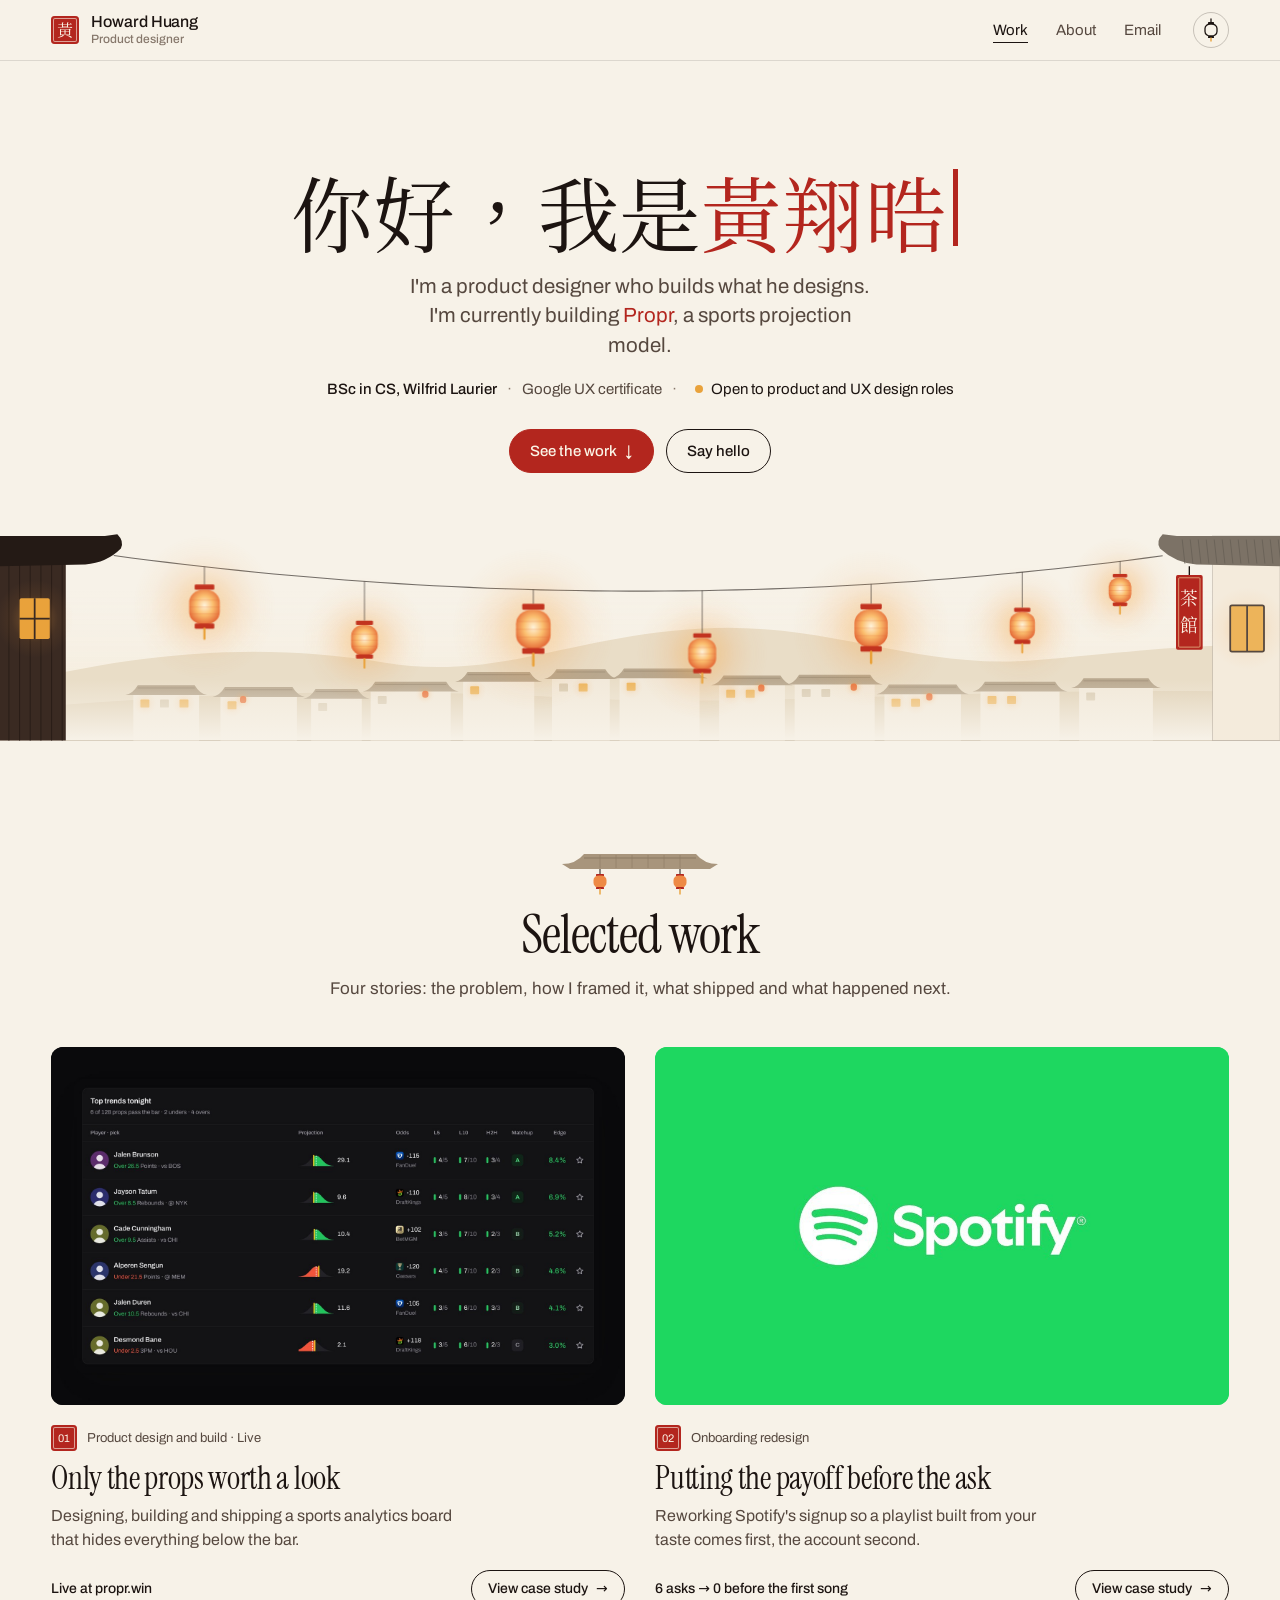
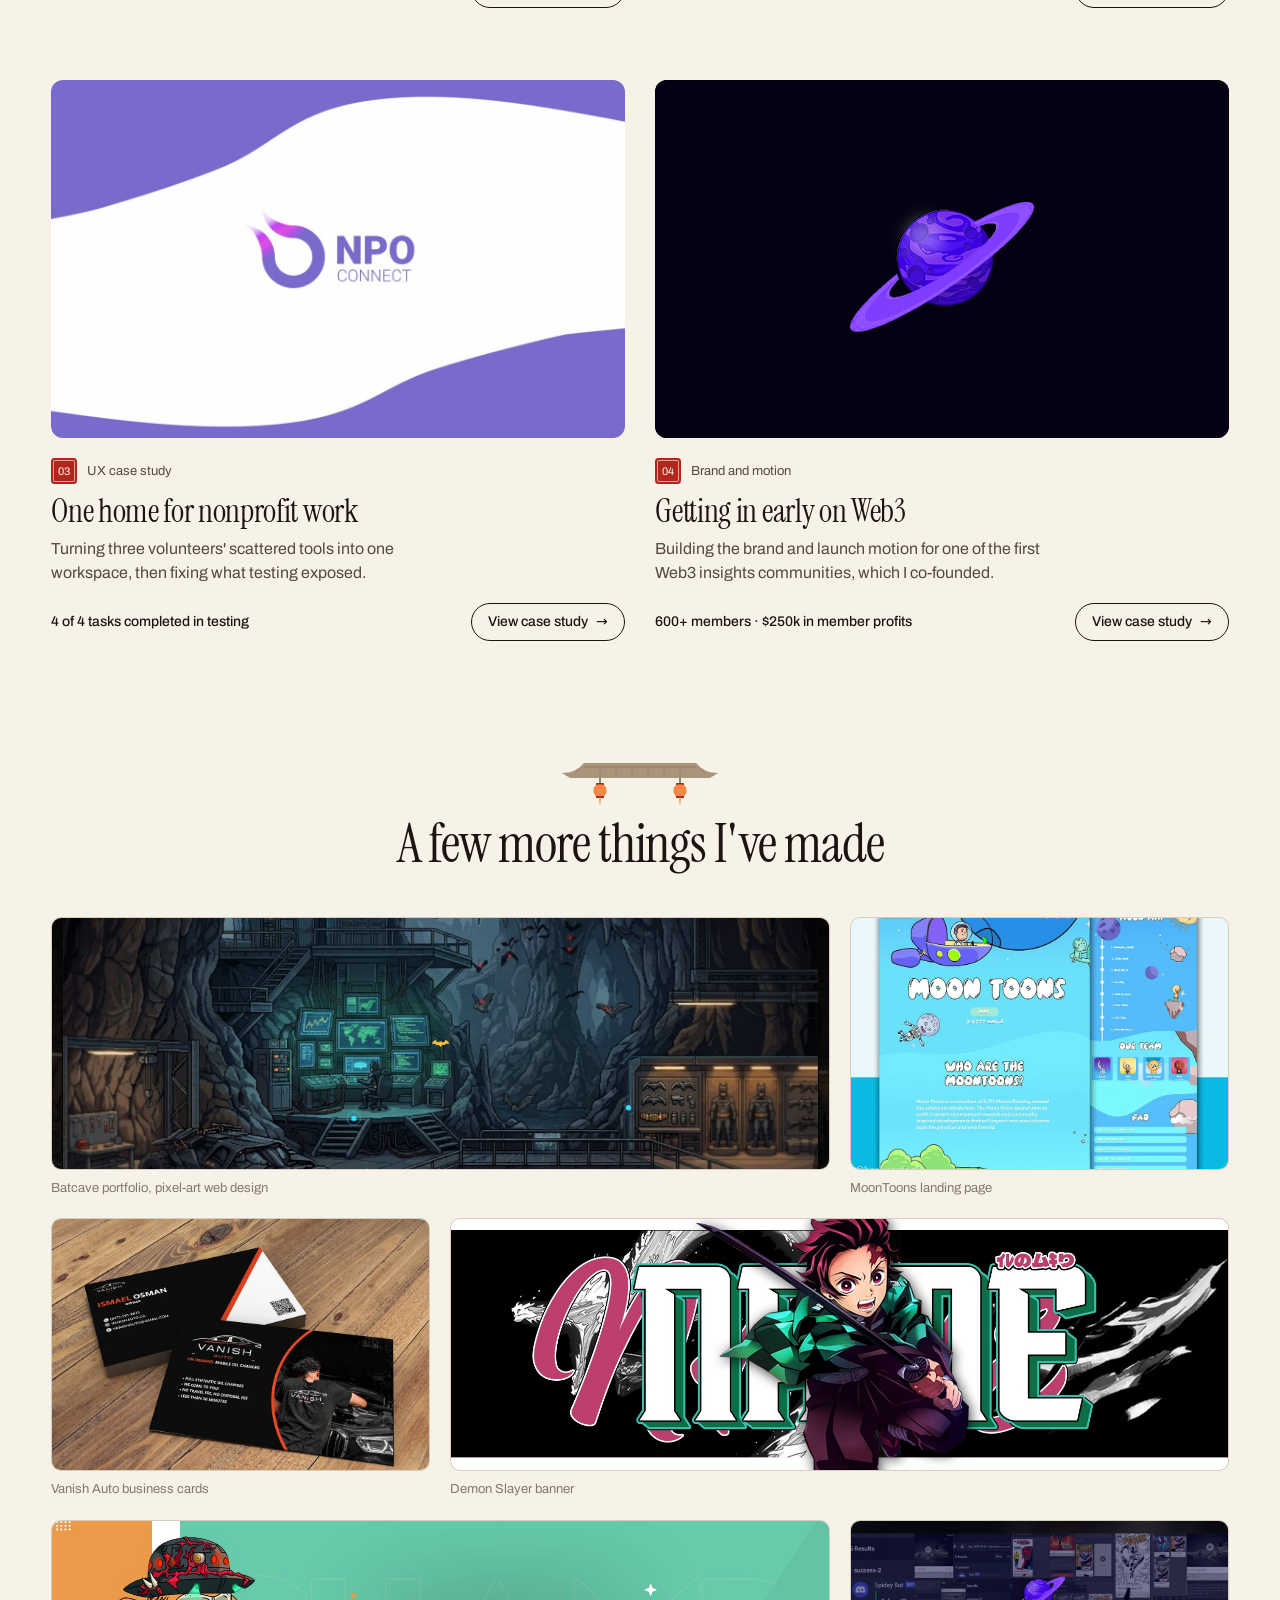
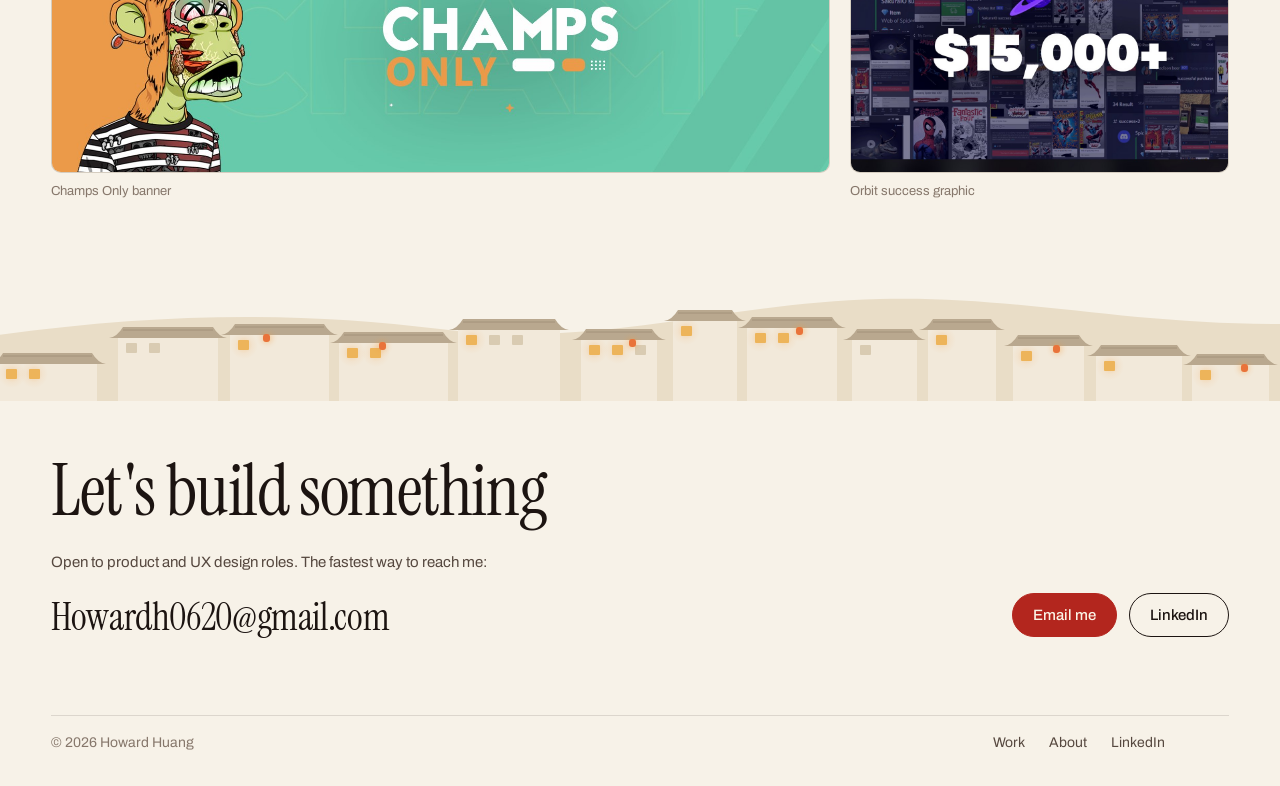
==== index.html @ 2d67e223 "Portfolio: Jiufen editorial redesign Co-Authored-By: Claude Opus 5.5 <noreply@anthropic.com> Claude-" ====
<!DOCTYPE html>
<html lang="en">
<head>
<meta charset="UTF-8">
<meta name="viewport" content="width=device-width, initial-scale=1.0, viewport-fit=cover">
<title>Howard Huang — Product designer</title>
<meta name="description" content="Howard Huang is a product designer who builds what he designs. Case studies: Propr, Spotify signup, NPO Connect and Orbit.">
<meta name="theme-color" content="#F7F2E8">
<script>try{var t=localStorage.getItem('theme');if(t==='night'||(!t&&matchMedia('(prefers-color-scheme: dark)').matches))document.documentElement.setAttribute('data-theme','night')}catch(e){}</script>
<meta property="og:type" content="website">
<meta property="og:site_name" content="Howard Huang">
<meta property="og:title" content="Howard Huang — Product designer">
<meta property="og:description" content="Howard Huang is a product designer who builds what he designs. Case studies: Propr, Spotify signup, NPO Connect and Orbit.">
<meta property="og:url" content="https://hhuang.ca/">
<meta property="og:image" content="https://hhuang.ca/assets/ui/og-paper.jpg">
<meta property="og:image:width" content="1200">
<meta property="og:image:height" content="630">
<meta property="og:image:alt" content="Howard Huang, product designer">
<meta name="twitter:card" content="summary_large_image">
<meta name="twitter:image" content="https://hhuang.ca/assets/ui/og-paper.jpg">
<link rel="icon" type="image/png" sizes="32x32" href="assets/ui/hh-32.png">
<link rel="apple-touch-icon" sizes="180x180" href="assets/ui/hh-180.png">
<link rel="preload" href="assets/fonts/instrument-serif-latin-400-normal.woff2" as="font" type="font/woff2" crossorigin>
<link rel="stylesheet" href="assets/paper.css">
</head>
<body>
<a class="skip" href="#main">Skip to content</a>
<header class="top"><div class="wrap">
  <a class="me" href="index.html"><span class="seal" lang="zh-Hant">黃</span><span class="me-t"><b>Howard Huang</b><small>Product designer</small></span></a>
  <nav aria-label="Main"><a href="index.html#work" aria-current="page">Work</a><a href="about.html">About</a><a href="mailto:Howardh0620@gmail.com">Email</a><button type="button" class="theme-t" aria-label="Switch to night mode" title="Night in Jiufen"><svg class="i-moon" viewBox="0 0 24 24" fill="none" stroke="currentColor" stroke-width="1.5" stroke-linecap="round" stroke-linejoin="round" aria-hidden="true"><path d="M20 14.5A8 8 0 0 1 9.5 4a8 8 0 1 0 10.5 10.5z"/></svg><svg class="i-lan" viewBox="0 0 16 22" aria-hidden="true"><circle class="glow" cx="8" cy="11" r="9" fill="rgba(242,178,74,.35)"/><line x1="8" y1="0" x2="8" y2="3" stroke="currentColor" stroke-width="1.3" stroke-linecap="round"/><rect x="5" y="3" width="6" height="2" rx=".6" fill="currentColor"/><rect class="body" x="2" y="5" width="12" height="12" rx="5.5" ry="4.5" stroke-width="1.3"/><rect x="5" y="17" width="6" height="2" rx=".6" fill="currentColor"/><line x1="8" y1="19" x2="8" y2="22" stroke="#E9A23B" stroke-width="1.4" stroke-linecap="round"/></svg><svg class="i-sun" viewBox="0 0 24 24" fill="none" stroke="currentColor" stroke-width="1.5" stroke-linecap="round" aria-hidden="true"><circle cx="12" cy="12" r="4"/><path d="M12 2v2M12 20v2M4.9 4.9l1.4 1.4M17.7 17.7l1.4 1.4M2 12h2M20 12h2M4.9 19.1l1.4-1.4M17.7 6.3l1.4-1.4"/></svg></button></nav>
</div></header>
<main id="main">
  <section class="hello wrap" aria-label="Introduction">
    <h1 aria-label="Hi, I'm Howard (你好，我是黃翔晧)"><span class="tw greet" aria-hidden="true"><span class="tw-t" lang="zh-Hant">你好</span></span><span class="tw mid" aria-hidden="true"><span class="tw-t" lang="zh-Hant">，我是</span></span><span class="tw nm hl" aria-hidden="true"><span class="tw-t" lang="zh-Hant">黃翔晧</span><span class="caret"></span></span><span class="stamp" lang="zh-Hant" aria-hidden="true">黃翔晧</span></h1>
    <p class="intro">I'm a product designer who builds what he designs. I'm currently building <a href="propr.html">Propr</a>, a sports projection model.</p>
    <p class="intro-2"><span><b>BSc in CS, Wilfrid Laurier</b></span><span>Google UX certificate</span><span class="open"><i></i>Open to product and UX design roles</span></p>
    <div class="hello-actions"><a class="pill solid" href="#work">See the work <i>&darr;</i></a><a class="pill" href="mailto:Howardh0620@gmail.com">Say hello</a></div>
  </section>

  <div class="street"><svg class="lanterns scene" viewBox="0 0 1440 230" preserveAspectRatio="xMidYMin slice" aria-hidden="true" focusable="false"><defs>
 <radialGradient id="lg" cx="50%" cy="45%" r="62%"><stop offset="0" stop-color="#FFF3DA"/><stop offset=".45" stop-color="#FBBE6E"/><stop offset="1" stop-color="#E0592C"/></radialGradient>
 <radialGradient id="glow" cx="50%" cy="50%" r="50%"><stop offset="0" stop-color="#FFC978" stop-opacity=".55"/><stop offset=".25" stop-color="#F5A94A" stop-opacity=".32"/><stop offset=".5" stop-color="#F29A3E" stop-opacity=".14"/><stop offset=".75" stop-color="#F29A3E" stop-opacity=".04"/><stop offset="1" stop-color="#F29A3E" stop-opacity="0"/></radialGradient>
 <radialGradient id="wglow" cx="50%" cy="50%" r="50%"><stop offset="0" stop-color="#FFC978" stop-opacity=".45"/><stop offset=".3" stop-color="#F5A94A" stop-opacity=".22"/><stop offset=".6" stop-color="#F29A3E" stop-opacity=".07"/><stop offset="1" stop-color="#F29A3E" stop-opacity="0"/></radialGradient>
 <linearGradient id="sky" x1="0" y1="0" x2="0" y2="1"><stop offset="0" style="stop-color:var(--sky-top,#F7F2E8);stop-opacity:var(--sky-top-o,0)"/><stop offset="1" style="stop-color:var(--sky-bot,#F3E3C6);stop-opacity:.7"/></linearGradient>
 <linearGradient id="fade" x1="0" y1="0" x2="0" y2="1"><stop offset=".7" style="stop-color:var(--paper,#F7F2E8);stop-opacity:0"/><stop offset="1" style="stop-color:var(--paper,#F7F2E8)"/></linearGradient>
</defs><rect x="0" y="60" width="1440" height="170" fill="url(#sky)"/><circle class="star" cx="390" cy="82" r="1.2" fill="#FBF4E6" style="--d:3.66s"/><circle class="star" cx="687" cy="85" r="0.8" fill="#FBF4E6" style="--d:3.64s"/><circle class="star" cx="681" cy="82" r="1" fill="#FBF4E6" style="--d:3.98s"/><circle class="star" cx="683" cy="106" r="1.5" fill="#FBF4E6" style="--d:1.59s"/><circle class="star" cx="1175" cy="55" r="1" fill="#FBF4E6" style="--d:3.47s"/><circle class="star" cx="749" cy="98" r="0.8" fill="#FBF4E6" style="--d:0.64s"/><circle class="star" cx="1296" cy="40" r="0.8" fill="#FBF4E6" style="--d:3.29s"/><circle class="star" cx="429" cy="86" r="1.5" fill="#FBF4E6" style="--d:2.86s"/><circle class="star" cx="1251" cy="69" r="1.5" fill="#FBF4E6" style="--d:3.86s"/><circle class="star" cx="259" cy="67" r="0.8" fill="#FBF4E6" style="--d:0.54s"/><circle class="star" cx="363" cy="117" r="1.5" fill="#FBF4E6" style="--d:3.12s"/><circle class="star" cx="1168" cy="71" r="1.5" fill="#FBF4E6" style="--d:2.30s"/><circle class="star" cx="763" cy="70" r="1" fill="#FBF4E6" style="--d:3.62s"/><circle class="star" cx="949" cy="114" r="1.2" fill="#FBF4E6" style="--d:3.96s"/><circle class="star" cx="936" cy="50" r="1.2" fill="#FBF4E6" style="--d:3.86s"/><circle class="star" cx="1230" cy="84" r="1" fill="#FBF4E6" style="--d:2.53s"/><circle class="star" cx="1335" cy="58" r="0.8" fill="#FBF4E6" style="--d:0.25s"/><circle class="star" cx="1166" cy="119" r="0.8" fill="#FBF4E6" style="--d:1.38s"/><circle class="star" cx="174" cy="111" r="0.8" fill="#FBF4E6" style="--d:1.18s"/><circle class="star" cx="1059" cy="109" r="0.8" fill="#FBF4E6" style="--d:2.42s"/><circle class="star" cx="1050" cy="68" r="1.2" fill="#FBF4E6" style="--d:2.20s"/><circle class="star" cx="1252" cy="59" r="1" fill="#FBF4E6" style="--d:3.99s"/><circle class="star" cx="480" cy="42" r="0.8" fill="#FBF4E6" style="--d:3.80s"/><circle class="star" cx="1314" cy="60" r="1.2" fill="#FBF4E6" style="--d:0.62s"/><circle class="star" cx="143" cy="109" r="1.2" fill="#FBF4E6" style="--d:1.44s"/><circle class="star" cx="264" cy="108" r="1.5" fill="#FBF4E6" style="--d:1.84s"/><circle class="star" cx="745" cy="90" r="0.8" fill="#FBF4E6" style="--d:2.48s"/><circle class="star" cx="1275" cy="79" r="1.5" fill="#FBF4E6" style="--d:2.54s"/><circle class="star" cx="992" cy="115" r="1.5" fill="#FBF4E6" style="--d:3.91s"/><circle class="star" cx="747" cy="82" r="0.8" fill="#FBF4E6" style="--d:3.15s"/><circle class="star" cx="1334" cy="62" r="1.5" fill="#FBF4E6" style="--d:2.46s"/><circle class="star" cx="887" cy="41" r="1.2" fill="#FBF4E6" style="--d:1.87s"/><circle class="star" cx="946" cy="66" r="1.2" fill="#FBF4E6" style="--d:2.95s"/><circle class="star" cx="118" cy="41" r="0.8" fill="#FBF4E6" style="--d:3.85s"/><circle class="star" cx="406" cy="74" r="1.2" fill="#FBF4E6" style="--d:0.71s"/><circle class="star" cx="323" cy="100" r="1.2" fill="#FBF4E6" style="--d:1.20s"/><circle class="star" cx="565" cy="101" r="0.8" fill="#FBF4E6" style="--d:3.89s"/><circle class="star" cx="952" cy="47" r="1" fill="#FBF4E6" style="--d:2.61s"/><circle class="star" cx="429" cy="64" r="1.5" fill="#FBF4E6" style="--d:2.60s"/><circle class="star" cx="212" cy="86" r="1.2" fill="#FBF4E6" style="--d:2.70s"/><path d="M0,170 C160,128 300,120 430,142 C560,164 640,112 790,104 C930,96 1030,150 1160,140 C1280,130 1360,118 1440,126 L1440,230 L0,230 Z" fill="#E9DDC7" class="mtn1"/><path d="M0,196 C220,176 420,170 640,182 C860,194 1100,168 1440,176 L1440,230 L0,230 Z" fill="#E1D2B8" class="mtn2"/><rect class="wall" x="150" y="178" width="74" height="52" fill="#F2E9DA"/><circle class="wglow" cx="163" cy="189" r="13" fill="url(#wglow)" style="--d:0.00s"/><rect class="win" x="158" y="184" width="10" height="9" rx="1" fill="#EDB45A" style="--d:0.00s"/><rect class="dim" x="180" y="184" width="10" height="9" rx="1" fill="#D9CBB2"/><circle class="wglow" cx="207" cy="189" r="13" fill="url(#wglow)" style="--d:2.74s"/><rect class="win" x="202" y="184" width="10" height="9" rx="1" fill="#EDB45A" style="--d:2.74s"/><path d="M141,179 Q149,178 155,168 L219,168 Q225,178 233,179 Z" fill="#B9A88F" class="roof"/><line x1="155" y1="171" x2="219" y2="171" stroke="#A3927A" class="ridge"/><rect class="wall" x="248" y="180" width="86" height="50" fill="#F2E9DA"/><circle class="wglow" cx="261" cy="191" r="13" fill="url(#wglow)" style="--d:4.11s"/><rect class="win" x="256" y="186" width="10" height="9" rx="1" fill="#EDB45A" style="--d:4.11s"/><path d="M239,181 Q247,180 253,170 L329,170 Q335,180 343,181 Z" fill="#B9A88F" class="roof"/><line x1="253" y1="173" x2="329" y2="173" stroke="#A3927A" class="ridge"/><circle class="halo" cx="273" cy="184" r="11" fill="url(#glow)" style="--d:0.60s"/><rect x="270" y="180" width="7" height="8" rx="3" fill="#E9733A"/><rect class="wall" x="350" y="182" width="57" height="48" fill="#F2E9DA"/><rect class="dim" x="358" y="188" width="10" height="9" rx="1" fill="#D9CBB2"/><path d="M341,183 Q349,182 355,172 L402,172 Q408,182 416,183 Z" fill="#B9A88F" class="roof"/><line x1="355" y1="175" x2="402" y2="175" stroke="#A3927A" class="ridge"/><rect class="wall" x="417" y="174" width="90" height="56" fill="#F2E9DA"/><rect class="dim" x="425" y="180" width="10" height="9" rx="1" fill="#D9CBB2"/><path d="M408,175 Q416,174 422,164 L502,164 Q508,174 516,175 Z" fill="#B9A88F" class="roof"/><line x1="422" y1="167" x2="502" y2="167" stroke="#A3927A" class="ridge"/><circle class="halo" cx="478" cy="178" r="11" fill="url(#glow)" style="--d:2.40s"/><rect x="475" y="174" width="7" height="8" rx="3" fill="#E9733A"/><rect class="wall" x="521" y="163" width="80" height="67" fill="#F2E9DA"/><circle class="wglow" cx="534" cy="174" r="13" fill="url(#wglow)" style="--d:3.22s"/><rect class="win" x="529" y="169" width="10" height="9" rx="1" fill="#EDB45A" style="--d:3.22s"/><path d="M512,164 Q520,163 526,153 L596,153 Q602,163 610,164 Z" fill="#B9A88F" class="roof"/><line x1="526" y1="156" x2="596" y2="156" stroke="#A3927A" class="ridge"/><rect class="wall" x="621" y="160" width="65" height="70" fill="#F2E9DA"/><rect class="dim" x="629" y="166" width="10" height="9" rx="1" fill="#D9CBB2"/><circle class="wglow" cx="656" cy="171" r="13" fill="url(#wglow)" style="--d:0.96s"/><rect class="win" x="651" y="166" width="10" height="9" rx="1" fill="#EDB45A" style="--d:0.96s"/><path d="M612,161 Q620,160 626,150 L681,150 Q687,160 695,161 Z" fill="#B9A88F" class="roof"/><line x1="626" y1="153" x2="681" y2="153" stroke="#A3927A" class="ridge"/><rect class="wall" x="697" y="159" width="90" height="71" fill="#F2E9DA"/><circle class="wglow" cx="710" cy="170" r="13" fill="url(#wglow)" style="--d:2.33s"/><rect class="win" x="705" y="165" width="10" height="9" rx="1" fill="#EDB45A" style="--d:2.33s"/><path d="M688,160 Q696,159 702,149 L782,149 Q788,159 796,160 Z" fill="#B9A88F" class="roof"/><line x1="702" y1="152" x2="782" y2="152" stroke="#A3927A" class="ridge"/><rect class="wall" x="809" y="167" width="74" height="63" fill="#F2E9DA"/><circle class="wglow" cx="822" cy="177" r="13" fill="url(#wglow)" style="--d:3.70s"/><rect class="win" x="817" y="173" width="10" height="9" rx="1" fill="#EDB45A" style="--d:3.70s"/><circle class="wglow" cx="844" cy="177" r="13" fill="url(#wglow)" style="--d:0.07s"/><rect class="win" x="839" y="173" width="10" height="9" rx="1" fill="#EDB45A" style="--d:0.07s"/><path d="M800,168 Q808,167 814,157 L878,157 Q884,167 892,168 Z" fill="#B9A88F" class="roof"/><line x1="814" y1="160" x2="878" y2="160" stroke="#A3927A" class="ridge"/><circle class="halo" cx="856" cy="171" r="11" fill="url(#glow)" style="--d:1.80s"/><rect x="853" y="167" width="7" height="8" rx="3" fill="#E9733A"/><rect class="wall" x="894" y="166" width="90" height="64" fill="#F2E9DA"/><rect class="dim" x="902" y="172" width="10" height="9" rx="1" fill="#D9CBB2"/><rect class="dim" x="924" y="172" width="10" height="9" rx="1" fill="#D9CBB2"/><path d="M885,167 Q893,166 899,156 L979,156 Q985,166 993,167 Z" fill="#B9A88F" class="roof"/><line x1="899" y1="159" x2="979" y2="159" stroke="#A3927A" class="ridge"/><circle class="halo" cx="961" cy="170" r="11" fill="url(#glow)" style="--d:0.60s"/><rect x="957" y="166" width="7" height="8" rx="3" fill="#E9733A"/><rect class="wall" x="995" y="177" width="86" height="53" fill="#F2E9DA"/><circle class="wglow" cx="1008" cy="188" r="13" fill="url(#wglow)" style="--d:4.18s"/><rect class="win" x="1003" y="183" width="10" height="9" rx="1" fill="#EDB45A" style="--d:4.18s"/><circle class="wglow" cx="1030" cy="188" r="13" fill="url(#wglow)" style="--d:0.55s"/><rect class="win" x="1025" y="183" width="10" height="9" rx="1" fill="#EDB45A" style="--d:0.55s"/><path d="M986,178 Q994,177 1000,167 L1076,167 Q1082,177 1090,178 Z" fill="#B9A88F" class="roof"/><line x1="1000" y1="170" x2="1076" y2="170" stroke="#A3927A" class="ridge"/><circle class="halo" cx="1045" cy="181" r="11" fill="url(#glow)" style="--d:2.40s"/><rect x="1042" y="177" width="7" height="8" rx="3" fill="#E9733A"/><rect class="wall" x="1103" y="174" width="89" height="56" fill="#F2E9DA"/><circle class="wglow" cx="1116" cy="185" r="13" fill="url(#wglow)" style="--d:1.92s"/><rect class="win" x="1111" y="180" width="10" height="9" rx="1" fill="#EDB45A" style="--d:1.92s"/><circle class="wglow" cx="1138" cy="185" r="13" fill="url(#wglow)" style="--d:3.29s"/><rect class="win" x="1133" y="180" width="10" height="9" rx="1" fill="#EDB45A" style="--d:3.29s"/><path d="M1094,175 Q1102,174 1108,164 L1187,164 Q1193,174 1201,175 Z" fill="#B9A88F" class="roof"/><line x1="1108" y1="167" x2="1187" y2="167" stroke="#A3927A" class="ridge"/><rect class="wall" x="1214" y="170" width="83" height="60" fill="#F2E9DA"/><rect class="dim" x="1222" y="176" width="10" height="9" rx="1" fill="#D9CBB2"/><path d="M1205,171 Q1213,170 1219,160 L1292,160 Q1298,170 1306,171 Z" fill="#B9A88F" class="roof"/><line x1="1219" y1="163" x2="1292" y2="163" stroke="#A3927A" class="ridge"/><rect x="0" y="0" width="1440" height="230" fill="url(#fade)"/><rect x="0" y="0" width="74" height="230" fill="#3A2A22"/><line x1="10" y1="30" x2="10" y2="230" stroke="#2A1E18" stroke-width="1.2"/><line x1="22" y1="30" x2="22" y2="230" stroke="#2A1E18" stroke-width="1.2"/><line x1="34" y1="30" x2="34" y2="230" stroke="#2A1E18" stroke-width="1.2"/><line x1="46" y1="30" x2="46" y2="230" stroke="#2A1E18" stroke-width="1.2"/><line x1="58" y1="30" x2="58" y2="230" stroke="#2A1E18" stroke-width="1.2"/><line x1="70" y1="30" x2="70" y2="230" stroke="#2A1E18" stroke-width="1.2"/><circle class="wglow" cx="39" cy="93" r="44" fill="url(#wglow)" style="--d:.4s"/><rect class="win" x="22" y="70" width="34" height="46" rx="2" fill="#E9A23B" style="--d:.4s"/><line x1="39" y1="70" x2="39" y2="116" stroke="#3A2A22" stroke-width="2"/><line x1="22" y1="93" x2="56" y2="93" stroke="#3A2A22" stroke-width="2"/><path d="M0,0 L118,0 L132,-2 Q140,6 136,14 Q120,30 96,32 L0,34 Z" fill="#241A15"/><rect class="plaster" x="1364" y="0" width="76" height="230" fill="#F4EBDC" stroke="rgba(28,20,17,.18)"/><circle class="wglow" cx="1403" cy="104" r="46" fill="url(#wglow)" style="--d:2.1s"/><rect class="win" x="1384" y="78" width="38" height="52" rx="2" fill="#EDB45A" style="--d:2.1s"/><rect x="1384" y="78" width="38" height="52" rx="2" fill="none" stroke="#56483F" stroke-width="2"/><line x1="1403" y1="78" x2="1403" y2="130" stroke="#56483F" stroke-width="2"/><path d="M1440,0 L1324,0 L1308,-2 Q1300,6 1305,14 Q1322,30 1346,32 L1440,34 Z" fill="#7C7266"/><line x1="1330" y1="4" x2="1333" y2="31" stroke="#6A6157" stroke-width="1"/><line x1="1339" y1="4" x2="1342" y2="31" stroke="#6A6157" stroke-width="1"/><line x1="1348" y1="4" x2="1351" y2="31" stroke="#6A6157" stroke-width="1"/><line x1="1357" y1="4" x2="1360" y2="31" stroke="#6A6157" stroke-width="1"/><line x1="1366" y1="4" x2="1369" y2="31" stroke="#6A6157" stroke-width="1"/><line x1="1375" y1="4" x2="1378" y2="31" stroke="#6A6157" stroke-width="1"/><line x1="1384" y1="4" x2="1387" y2="31" stroke="#6A6157" stroke-width="1"/><line x1="1393" y1="4" x2="1396" y2="31" stroke="#6A6157" stroke-width="1"/><line x1="1402" y1="4" x2="1405" y2="31" stroke="#6A6157" stroke-width="1"/><line x1="1411" y1="4" x2="1414" y2="31" stroke="#6A6157" stroke-width="1"/><line x1="1420" y1="4" x2="1423" y2="31" stroke="#6A6157" stroke-width="1"/><line x1="1429" y1="4" x2="1432" y2="31" stroke="#6A6157" stroke-width="1"/><line x1="1438" y1="4" x2="1441" y2="31" stroke="#6A6157" stroke-width="1"/><line x1="1338" y1="34" x2="1338" y2="44" stroke="#1C1411" stroke-width="1.5"/><rect x="1323" y="44" width="30" height="84" rx="2" fill="#B3261E"/><rect x="1326" y="47" width="24" height="78" rx="1" fill="none" stroke="#F3D9A0" stroke-opacity=".7"/><text x="1338" y="78" text-anchor="middle" font-family="Name TC, Noto Serif TC, serif" font-size="20" fill="#FBF4E6">茶</text><text x="1338" y="108" text-anchor="middle" font-family="Name TC, Noto Serif TC, serif" font-size="20" fill="#FBF4E6">館</text><path d="M128,22.0 L148,24.7 L168,27.2 L188,29.7 L208,32.1 L228,34.4 L248,36.6 L268,38.7 L288,40.7 L308,42.7 L328,44.5 L348,46.2 L368,47.9 L388,49.5 L408,50.9 L428,52.3 L448,53.6 L468,54.8 L488,55.9 L508,56.9 L528,57.8 L548,58.7 L568,59.4 L588,60.0 L608,60.6 L628,61.1 L648,61.4 L668,61.7 L688,61.9 L708,62.0 L728,62.0 L748,61.9 L768,61.7 L788,61.5 L808,61.1 L828,60.6 L848,60.1 L868,59.5 L888,58.7 L908,57.9 L928,57.0 L948,56.0 L968,54.9 L988,53.7 L1008,52.4 L1028,51.1 L1048,49.6 L1068,48.1 L1088,46.4 L1108,44.7 L1128,42.8 L1148,40.9 L1168,38.9 L1188,36.8 L1208,34.6 L1228,32.3 L1248,30.0 L1268,27.5 L1288,24.9 L1308,22.3" fill="none" stroke="#1C1411" stroke-opacity=".6" stroke-width="1.2" class="wire"/><g class="ln" style="--i:0;--ox:230px;--oy:34.6px"><circle class="halo" cx="230" cy="79.9" r="81.3" fill="url(#glow)" style="--d:0.00s"/><line class="wire" x1="230" y1="34.6" x2="230" y2="54.6" stroke="#1C1411" stroke-opacity=".6"/><rect x="219.0" y="54.6" width="22.1" height="5.8" rx="1.2" fill="#C2331F"/><rect class="paper" x="212.8" y="60.4" width="34.5" height="39.1" rx="15.9" ry="14.1" fill="url(#lg)" style="--d:0.00s"/><line x1="214.6" y1="72.1" x2="245.4" y2="72.1" stroke="#D9542A" stroke-opacity=".28" stroke-width=".8"/><line x1="212.8" y1="79.9" x2="247.2" y2="79.9" stroke="#D9542A" stroke-opacity=".28" stroke-width=".8"/><line x1="214.6" y1="87.7" x2="245.4" y2="87.7" stroke="#D9542A" stroke-opacity=".28" stroke-width=".8"/><rect x="219.0" y="98.5" width="22.1" height="5.8" rx="1.2" fill="#C2331F"/><path d="M230,104.2 v11.5" stroke="#E9A23B" stroke-width="2.5" stroke-linecap="round"/></g><g class="ln" style="--i:1;--ox:410px;--oy:51.1px"><circle class="halo" cx="410" cy="117.1" r="70.7" fill="url(#glow)" style="--d:0.73s"/><line class="wire" x1="410" y1="51.1" x2="410" y2="95.1" stroke="#1C1411" stroke-opacity=".6"/><rect x="400.4" y="95.1" width="19.2" height="5.0" rx="1.2" fill="#C2331F"/><rect class="paper" x="395.0" y="100.1" width="30.0" height="34.0" rx="13.8" ry="12.2" fill="url(#lg)" style="--d:0.73s"/><line x1="396.6" y1="110.3" x2="423.4" y2="110.3" stroke="#D9542A" stroke-opacity=".28" stroke-width=".8"/><line x1="395.0" y1="117.1" x2="425.0" y2="117.1" stroke="#D9542A" stroke-opacity=".28" stroke-width=".8"/><line x1="396.6" y1="123.9" x2="423.4" y2="123.9" stroke="#D9542A" stroke-opacity=".28" stroke-width=".8"/><rect x="400.4" y="133.1" width="19.2" height="5.0" rx="1.2" fill="#C2331F"/><path d="M410,138.1 v10.0" stroke="#E9A23B" stroke-width="2.2" stroke-linecap="round"/></g><g class="ln" style="--i:2;--ox:600px;--oy:60.4px"><circle class="halo" cx="600" cy="105.0" r="91.9" fill="url(#glow)" style="--d:1.46s"/><line class="wire" x1="600" y1="60.4" x2="600" y2="76.4" stroke="#1C1411" stroke-opacity=".6"/><rect x="587.5" y="76.4" width="25.0" height="6.5" rx="1.2" fill="#C2331F"/><rect class="paper" x="580.5" y="82.9" width="39.0" height="44.2" rx="17.9" ry="15.9" fill="url(#lg)" style="--d:1.46s"/><line x1="582.6" y1="96.1" x2="617.4" y2="96.1" stroke="#D9542A" stroke-opacity=".28" stroke-width=".8"/><line x1="580.5" y1="105.0" x2="619.5" y2="105.0" stroke="#D9542A" stroke-opacity=".28" stroke-width=".8"/><line x1="582.6" y1="113.8" x2="617.4" y2="113.8" stroke="#D9542A" stroke-opacity=".28" stroke-width=".8"/><rect x="587.5" y="126.1" width="25.0" height="6.5" rx="1.2" fill="#C2331F"/><path d="M600,132.6 v13.0" stroke="#E9A23B" stroke-width="2.9" stroke-linecap="round"/></g><g class="ln" style="--i:3;--ox:790px;--oy:61.4px"><circle class="halo" cx="790" cy="132.5" r="74.3" fill="url(#glow)" style="--d:2.19s"/><line class="wire" x1="790" y1="61.4" x2="790" y2="109.4" stroke="#1C1411" stroke-opacity=".6"/><rect x="779.9" y="109.4" width="20.2" height="5.2" rx="1.2" fill="#C2331F"/><rect class="paper" x="774.2" y="114.7" width="31.5" height="35.7" rx="14.5" ry="12.9" fill="url(#lg)" style="--d:2.19s"/><line x1="776.0" y1="125.4" x2="804.0" y2="125.4" stroke="#D9542A" stroke-opacity=".28" stroke-width=".8"/><line x1="774.2" y1="132.5" x2="805.8" y2="132.5" stroke="#D9542A" stroke-opacity=".28" stroke-width=".8"/><line x1="776.0" y1="139.7" x2="804.0" y2="139.7" stroke="#D9542A" stroke-opacity=".28" stroke-width=".8"/><rect x="779.9" y="149.4" width="20.2" height="5.2" rx="1.2" fill="#C2331F"/><path d="M790,154.6 v10.5" stroke="#E9A23B" stroke-width="2.3" stroke-linecap="round"/></g><g class="ln" style="--i:4;--ox:980px;--oy:54.2px"><circle class="halo" cx="980" cy="103.7" r="88.4" fill="url(#glow)" style="--d:2.92s"/><line class="wire" x1="980" y1="54.2" x2="980" y2="76.2" stroke="#1C1411" stroke-opacity=".6"/><rect x="968.0" y="76.2" width="24.0" height="6.2" rx="1.2" fill="#C2331F"/><rect class="paper" x="961.2" y="82.4" width="37.5" height="42.5" rx="17.2" ry="15.3" fill="url(#lg)" style="--d:2.92s"/><line x1="963.3" y1="95.2" x2="996.7" y2="95.2" stroke="#D9542A" stroke-opacity=".28" stroke-width=".8"/><line x1="961.2" y1="103.7" x2="998.8" y2="103.7" stroke="#D9542A" stroke-opacity=".28" stroke-width=".8"/><line x1="963.3" y1="112.2" x2="996.7" y2="112.2" stroke="#D9542A" stroke-opacity=".28" stroke-width=".8"/><rect x="968.0" y="123.9" width="24.0" height="6.2" rx="1.2" fill="#C2331F"/><path d="M980,130.2 v12.5" stroke="#E9A23B" stroke-width="2.8" stroke-linecap="round"/></g><g class="ln" style="--i:5;--ox:1150px;--oy:40.7px"><circle class="halo" cx="1150" cy="101.6" r="67.2" fill="url(#glow)" style="--d:0.65s"/><line class="wire" x1="1150" y1="40.7" x2="1150" y2="80.7" stroke="#1C1411" stroke-opacity=".6"/><rect x="1140.9" y="80.7" width="18.2" height="4.8" rx="1.2" fill="#C2331F"/><rect class="paper" x="1135.8" y="85.5" width="28.5" height="32.3" rx="13.1" ry="11.6" fill="url(#lg)" style="--d:0.65s"/><line x1="1137.3" y1="95.2" x2="1162.7" y2="95.2" stroke="#D9542A" stroke-opacity=".28" stroke-width=".8"/><line x1="1135.8" y1="101.6" x2="1164.2" y2="101.6" stroke="#D9542A" stroke-opacity=".28" stroke-width=".8"/><line x1="1137.3" y1="108.1" x2="1162.7" y2="108.1" stroke="#D9542A" stroke-opacity=".28" stroke-width=".8"/><rect x="1140.9" y="116.8" width="18.2" height="4.8" rx="1.2" fill="#C2331F"/><path d="M1150,121.5 v9.5" stroke="#E9A23B" stroke-width="2.1" stroke-linecap="round"/></g><g class="ln" style="--i:6;--ox:1260px;--oy:28.5px"><circle class="halo" cx="1260" cy="61.2" r="60.1" fill="url(#glow)" style="--d:1.38s"/><line class="wire" x1="1260" y1="28.5" x2="1260" y2="42.5" stroke="#1C1411" stroke-opacity=".6"/><rect x="1251.8" y="42.5" width="16.3" height="4.2" rx="1.2" fill="#C2331F"/><rect class="paper" x="1247.2" y="46.7" width="25.5" height="28.9" rx="11.7" ry="10.4" fill="url(#lg)" style="--d:1.38s"/><line x1="1248.7" y1="55.4" x2="1271.3" y2="55.4" stroke="#D9542A" stroke-opacity=".28" stroke-width=".8"/><line x1="1247.2" y1="61.2" x2="1272.8" y2="61.2" stroke="#D9542A" stroke-opacity=".28" stroke-width=".8"/><line x1="1248.7" y1="67.0" x2="1271.3" y2="67.0" stroke="#D9542A" stroke-opacity=".28" stroke-width=".8"/><rect x="1251.8" y="74.6" width="16.3" height="4.2" rx="1.2" fill="#C2331F"/><path d="M1260,78.9 v8.5" stroke="#E9A23B" stroke-width="1.9" stroke-linecap="round"/></g></svg></div>

  <section class="work wrap" id="work" aria-labelledby="work-h">
    <div class="sec-c"><h2 id="work-h">Selected <em>work</em></h2><p>Four stories: the problem, how I framed it, what shipped and what happened next.</p></div>
    <div class="cases">
      <a class="case proj" href="propr.html">
        <span class="cover cover-propr"><img src="assets/work/propr-board.jpg" alt="Propr live board" loading="lazy"></span>
        <span class="case-k"><b>01</b>Product design and build &middot; Live</span>
        <h3>Only the props <em>worth a look</em></h3>
        <p>Designing, building and shipping a sports analytics board that hides everything below the bar.</p>
        <span class="case-foot"><span class="out">Live at propr.win</span><span class="pill">View case study <i>&rarr;</i></span></span>
      </a>
      <a class="case proj" href="spotify.html">
        <span class="cover cover-spotify"><img src="assets/work/spotify-cover.jpg" alt="Spotify" loading="lazy"><video src="assets/work/spotify-flow.mp4" muted loop playsinline preload="none" aria-hidden="true"></video></span>
        <span class="case-k"><b>02</b>Onboarding redesign</span>
        <h3>Putting the payoff <em>before the ask</em></h3>
        <p>Reworking Spotify's signup so a playlist built from your taste comes first, the account second.</p>
        <span class="case-foot"><span class="out">6 asks &rarr; 0 before the first song</span><span class="pill">View case study <i>&rarr;</i></span></span>
      </a>
      <a class="case proj" href="npo-connect.html">
        <span class="cover cover-npo"><img src="assets/work/npo-connect-cover.jpg" alt="NPO Connect" loading="lazy"><video src="assets/work/npo-connect-flow.mp4" muted loop playsinline preload="none" aria-hidden="true"></video></span>
        <span class="case-k"><b>03</b>UX case study</span>
        <h3>One home for <em>nonprofit work</em></h3>
        <p>Turning three volunteers' scattered tools into one workspace, then fixing what testing exposed.</p>
        <span class="case-foot"><span class="out">4 of 4 tasks completed in testing</span><span class="pill">View case study <i>&rarr;</i></span></span>
      </a>
      <a class="case proj" href="orbit.html">
        <span class="cover cover-orbit"><img src="assets/work/orbit-cover.jpg" alt="Orbit" loading="lazy"><video src="assets/work/orbit-motion.mp4" muted loop playsinline preload="none" aria-hidden="true"></video></span>
        <span class="case-k"><b>04</b>Brand and motion</span>
        <h3>Getting in early on <em>Web3</em></h3>
        <p>Building the brand and launch motion for one of the first Web3 insights communities, which I co-founded.</p>
        <span class="case-foot"><span class="out">600+ members &middot; $250k in member profits</span><span class="pill">View case study <i>&rarr;</i></span></span>
      </a>
    </div>
  </section>

  <section class="more wrap" aria-labelledby="more-h">
    <div class="sec-c"><h2 id="more-h">A few more <em>things I've made</em></h2></div>
    <div class="shots">
      <figure class="shot wide"><img src="assets/work/more/batman-portfolio.jpg" alt="Batcave: a pixel-art Batman portfolio with clickable stations" loading="lazy"><figcaption>Batcave portfolio, pixel-art web design</figcaption></figure>
      <figure class="shot "><img src="assets/work/more/moontoons.jpg" alt="MoonToons NFT landing page with mint, roadmap, team and FAQ" loading="lazy"><figcaption>MoonToons landing page</figcaption></figure>
      <figure class="shot "><img src="assets/work/more/vanish-cards.jpg" alt="Vanish Auto business cards, front and back" loading="lazy"><figcaption>Vanish Auto business cards</figcaption></figure>
      <figure class="shot wide"><img src="assets/work/more/demon-slayer-banner.jpg" alt="Demon Slayer fan banner with layered lettering" loading="lazy"><figcaption>Demon Slayer banner</figcaption></figure>
      <figure class="shot wide"><img src="assets/work/more/champs-only-banner.jpg" alt="Champs Only community banner" loading="lazy"><figcaption>Champs Only banner</figcaption></figure>
      <figure class="shot "><img src="assets/work/orbit-1.jpg" alt="Orbit success graphic built from members' screenshots" loading="lazy"><figcaption>Orbit success graphic</figcaption></figure>
    </div>
  </section>

</main>
<footer class="foot"><svg class="roofs" viewBox="0 0 1440 150" preserveAspectRatio="xMidYMax slice" aria-hidden="true" focusable="false"><defs>
 <radialGradient id="lg" cx="50%" cy="45%" r="62%"><stop offset="0" stop-color="#FFF3DA"/><stop offset=".45" stop-color="#FBBE6E"/><stop offset="1" stop-color="#E0592C"/></radialGradient>
 <radialGradient id="glow" cx="50%" cy="50%" r="50%"><stop offset="0" stop-color="#FFC978" stop-opacity=".55"/><stop offset=".25" stop-color="#F5A94A" stop-opacity=".32"/><stop offset=".5" stop-color="#F29A3E" stop-opacity=".14"/><stop offset=".75" stop-color="#F29A3E" stop-opacity=".04"/><stop offset="1" stop-color="#F29A3E" stop-opacity="0"/></radialGradient>
 <radialGradient id="wglow" cx="50%" cy="50%" r="50%"><stop offset="0" stop-color="#FFC978" stop-opacity=".45"/><stop offset=".3" stop-color="#F5A94A" stop-opacity=".22"/><stop offset=".6" stop-color="#F29A3E" stop-opacity=".07"/><stop offset="1" stop-color="#F29A3E" stop-opacity="0"/></radialGradient>
 <linearGradient id="sky" x1="0" y1="0" x2="0" y2="1"><stop offset="0" style="stop-color:var(--sky-top,#F7F2E8);stop-opacity:var(--sky-top-o,0)"/><stop offset="1" style="stop-color:var(--sky-bot,#F3E3C6);stop-opacity:.7"/></linearGradient>
 <linearGradient id="fade" x1="0" y1="0" x2="0" y2="1"><stop offset=".7" style="stop-color:var(--paper,#F7F2E8);stop-opacity:0"/><stop offset="1" style="stop-color:var(--paper,#F7F2E8)"/></linearGradient>
</defs><circle class="star" cx="673" cy="45" r="1" fill="#FBF4E6" style="--d:0.74s"/><circle class="star" cx="943" cy="44" r="1.5" fill="#FBF4E6" style="--d:3.59s"/><circle class="star" cx="192" cy="49" r="0.8" fill="#FBF4E6" style="--d:2.91s"/><circle class="star" cx="303" cy="59" r="1.5" fill="#FBF4E6" style="--d:0.63s"/><circle class="star" cx="390" cy="39" r="0.8" fill="#FBF4E6" style="--d:3.10s"/><circle class="star" cx="573" cy="54" r="0.8" fill="#FBF4E6" style="--d:3.68s"/><circle class="star" cx="348" cy="41" r="1.5" fill="#FBF4E6" style="--d:3.56s"/><circle class="star" cx="1063" cy="58" r="1.5" fill="#FBF4E6" style="--d:1.12s"/><circle class="star" cx="1110" cy="41" r="0.8" fill="#FBF4E6" style="--d:3.52s"/><circle class="star" cx="159" cy="45" r="1.5" fill="#FBF4E6" style="--d:0.56s"/><circle class="star" cx="388" cy="54" r="0.8" fill="#FBF4E6" style="--d:3.86s"/><circle class="star" cx="95" cy="54" r="1" fill="#FBF4E6" style="--d:3.58s"/><circle class="star" cx="346" cy="36" r="0.8" fill="#FBF4E6" style="--d:0.53s"/><circle class="star" cx="1246" cy="48" r="1.5" fill="#FBF4E6" style="--d:2.15s"/><circle class="star" cx="340" cy="38" r="1" fill="#FBF4E6" style="--d:2.55s"/><circle class="star" cx="208" cy="50" r="1" fill="#FBF4E6" style="--d:3.76s"/><circle class="star" cx="997" cy="37" r="1.2" fill="#FBF4E6" style="--d:2.22s"/><circle class="star" cx="854" cy="40" r="1.2" fill="#FBF4E6" style="--d:2.95s"/><circle class="star" cx="815" cy="37" r="1.5" fill="#FBF4E6" style="--d:3.80s"/><circle class="star" cx="388" cy="51" r="0.8" fill="#FBF4E6" style="--d:2.94s"/><circle class="star" cx="1156" cy="49" r="0.8" fill="#FBF4E6" style="--d:3.47s"/><circle class="star" cx="229" cy="57" r="1.2" fill="#FBF4E6" style="--d:1.81s"/><circle class="star" cx="597" cy="60" r="0.8" fill="#FBF4E6" style="--d:1.52s"/><circle class="star" cx="856" cy="36" r="0.8" fill="#FBF4E6" style="--d:0.85s"/><path d="M0,96 C200,62 360,58 520,78 C680,98 800,52 960,48 C1120,44 1240,84 1440,70 L1440,150 L0,150 Z" fill="#E9DDC7" class="mtn1"/><rect class="wall" x="-30" y="117" width="88" height="33" fill="#F2E9DA"/><circle class="wglow" cx="-16" cy="128" r="14" fill="url(#wglow)" style="--d:0.00s"/><rect class="win" x="-22" y="123" width="11" height="10" rx="1" fill="#EDB45A" style="--d:0.00s"/><circle class="wglow" cx="6" cy="128" r="14" fill="url(#wglow)" style="--d:1.37s"/><rect class="win" x="1" y="123" width="11" height="10" rx="1" fill="#EDB45A" style="--d:1.37s"/><path d="M-39,118 Q-31,117 -25,107 L53,107 Q59,117 67,118 Z" fill="#B9A88F" class="roof"/><line x1="-25" y1="110" x2="53" y2="110" stroke="#A3927A" class="ridge"/><circle class="halo" cx="15" cy="121" r="11" fill="url(#glow)" style="--d:1.80s"/><rect x="11" y="117" width="7" height="8" rx="3" fill="#E9733A"/><rect class="wall" x="78" y="112" width="99" height="38" fill="#F2E9DA"/><circle class="wglow" cx="92" cy="123" r="14" fill="url(#wglow)" style="--d:2.74s"/><rect class="win" x="86" y="118" width="11" height="10" rx="1" fill="#EDB45A" style="--d:2.74s"/><circle class="wglow" cx="114" cy="123" r="14" fill="url(#wglow)" style="--d:4.11s"/><rect class="win" x="109" y="118" width="11" height="10" rx="1" fill="#EDB45A" style="--d:4.11s"/><path d="M69,113 Q77,112 83,102 L172,102 Q178,112 186,113 Z" fill="#B9A88F" class="roof"/><line x1="83" y1="105" x2="172" y2="105" stroke="#A3927A" class="ridge"/><rect class="wall" x="198" y="86" width="100" height="64" fill="#F2E9DA"/><rect class="dim" x="206" y="92" width="11" height="10" rx="1" fill="#D9CBB2"/><rect class="dim" x="229" y="92" width="11" height="10" rx="1" fill="#D9CBB2"/><path d="M189,87 Q197,86 203,76 L293,76 Q299,86 307,87 Z" fill="#B9A88F" class="roof"/><line x1="203" y1="79" x2="293" y2="79" stroke="#A3927A" class="ridge"/><rect class="wall" x="310" y="83" width="99" height="67" fill="#F2E9DA"/><circle class="wglow" cx="324" cy="94" r="14" fill="url(#wglow)" style="--d:3.22s"/><rect class="win" x="318" y="89" width="11" height="10" rx="1" fill="#EDB45A" style="--d:3.22s"/><path d="M301,84 Q309,83 315,73 L404,73 Q410,83 418,84 Z" fill="#B9A88F" class="roof"/><line x1="315" y1="76" x2="404" y2="76" stroke="#A3927A" class="ridge"/><circle class="halo" cx="347" cy="87" r="11" fill="url(#glow)" style="--d:0.30s"/><rect x="343" y="83" width="7" height="8" rx="3" fill="#E9733A"/><rect class="wall" x="419" y="91" width="109" height="59" fill="#F2E9DA"/><circle class="wglow" cx="432" cy="102" r="14" fill="url(#wglow)" style="--d:4.59s"/><rect class="win" x="427" y="97" width="11" height="10" rx="1" fill="#EDB45A" style="--d:4.59s"/><circle class="wglow" cx="456" cy="102" r="14" fill="url(#wglow)" style="--d:0.96s"/><rect class="win" x="450" y="97" width="11" height="10" rx="1" fill="#EDB45A" style="--d:0.96s"/><path d="M410,92 Q418,91 424,81 L523,81 Q529,91 537,92 Z" fill="#B9A88F" class="roof"/><line x1="424" y1="84" x2="523" y2="84" stroke="#A3927A" class="ridge"/><circle class="halo" cx="462" cy="95" r="11" fill="url(#glow)" style="--d:2.10s"/><rect x="459" y="91" width="7" height="8" rx="3" fill="#E9733A"/><rect class="wall" x="538" y="78" width="102" height="72" fill="#F2E9DA"/><circle class="wglow" cx="552" cy="89" r="14" fill="url(#wglow)" style="--d:2.33s"/><rect class="win" x="546" y="84" width="11" height="10" rx="1" fill="#EDB45A" style="--d:2.33s"/><rect class="dim" x="569" y="84" width="11" height="10" rx="1" fill="#D9CBB2"/><rect class="dim" x="592" y="84" width="11" height="10" rx="1" fill="#D9CBB2"/><path d="M529,79 Q537,78 543,68 L635,68 Q641,78 649,79 Z" fill="#B9A88F" class="roof"/><line x1="543" y1="71" x2="635" y2="71" stroke="#A3927A" class="ridge"/><rect class="wall" x="661" y="88" width="76" height="62" fill="#F2E9DA"/><circle class="wglow" cx="674" cy="99" r="14" fill="url(#wglow)" style="--d:1.44s"/><rect class="win" x="669" y="94" width="11" height="10" rx="1" fill="#EDB45A" style="--d:1.44s"/><circle class="wglow" cx="698" cy="99" r="14" fill="url(#wglow)" style="--d:2.81s"/><rect class="win" x="692" y="94" width="11" height="10" rx="1" fill="#EDB45A" style="--d:2.81s"/><rect class="dim" x="715" y="94" width="11" height="10" rx="1" fill="#D9CBB2"/><path d="M652,89 Q660,88 666,78 L732,78 Q738,88 746,89 Z" fill="#B9A88F" class="roof"/><line x1="666" y1="81" x2="732" y2="81" stroke="#A3927A" class="ridge"/><circle class="halo" cx="712" cy="92" r="11" fill="url(#glow)" style="--d:1.50s"/><rect x="709" y="88" width="7" height="8" rx="3" fill="#E9733A"/><rect class="wall" x="753" y="69" width="64" height="81" fill="#F2E9DA"/><circle class="wglow" cx="766" cy="80" r="14" fill="url(#wglow)" style="--d:0.55s"/><rect class="win" x="761" y="75" width="11" height="10" rx="1" fill="#EDB45A" style="--d:0.55s"/><path d="M744,70 Q752,69 758,59 L812,59 Q818,69 826,70 Z" fill="#B9A88F" class="roof"/><line x1="758" y1="62" x2="812" y2="62" stroke="#A3927A" class="ridge"/><rect class="wall" x="827" y="76" width="90" height="74" fill="#F2E9DA"/><circle class="wglow" cx="840" cy="87" r="14" fill="url(#wglow)" style="--d:1.92s"/><rect class="win" x="835" y="82" width="11" height="10" rx="1" fill="#EDB45A" style="--d:1.92s"/><circle class="wglow" cx="864" cy="87" r="14" fill="url(#wglow)" style="--d:3.29s"/><rect class="win" x="858" y="82" width="11" height="10" rx="1" fill="#EDB45A" style="--d:3.29s"/><path d="M818,77 Q826,76 832,66 L912,66 Q918,76 926,77 Z" fill="#B9A88F" class="roof"/><line x1="832" y1="69" x2="912" y2="69" stroke="#A3927A" class="ridge"/><circle class="halo" cx="880" cy="80" r="11" fill="url(#glow)" style="--d:1.20s"/><rect x="876" y="76" width="7" height="8" rx="3" fill="#E9733A"/><rect class="wall" x="932" y="88" width="65" height="62" fill="#F2E9DA"/><rect class="dim" x="940" y="94" width="11" height="10" rx="1" fill="#D9CBB2"/><path d="M923,89 Q931,88 937,78 L992,78 Q998,88 1006,89 Z" fill="#B9A88F" class="roof"/><line x1="937" y1="81" x2="992" y2="81" stroke="#A3927A" class="ridge"/><rect class="wall" x="1008" y="78" width="68" height="72" fill="#F2E9DA"/><circle class="wglow" cx="1022" cy="89" r="14" fill="url(#wglow)" style="--d:1.03s"/><rect class="win" x="1016" y="84" width="11" height="10" rx="1" fill="#EDB45A" style="--d:1.03s"/><path d="M999,79 Q1007,78 1013,68 L1071,68 Q1077,78 1085,79 Z" fill="#B9A88F" class="roof"/><line x1="1013" y1="71" x2="1071" y2="71" stroke="#A3927A" class="ridge"/><rect class="wall" x="1093" y="94" width="71" height="56" fill="#F2E9DA"/><circle class="wglow" cx="1106" cy="105" r="14" fill="url(#wglow)" style="--d:2.40s"/><rect class="win" x="1101" y="100" width="11" height="10" rx="1" fill="#EDB45A" style="--d:2.40s"/><path d="M1084,95 Q1092,94 1098,84 L1159,84 Q1165,94 1173,95 Z" fill="#B9A88F" class="roof"/><line x1="1098" y1="87" x2="1159" y2="87" stroke="#A3927A" class="ridge"/><circle class="halo" cx="1137" cy="98" r="11" fill="url(#glow)" style="--d:0.90s"/><rect x="1133" y="94" width="7" height="8" rx="3" fill="#E9733A"/><rect class="wall" x="1176" y="104" width="86" height="46" fill="#F2E9DA"/><circle class="wglow" cx="1190" cy="115" r="14" fill="url(#wglow)" style="--d:3.77s"/><rect class="win" x="1184" y="110" width="11" height="10" rx="1" fill="#EDB45A" style="--d:3.77s"/><path d="M1167,105 Q1175,104 1181,94 L1257,94 Q1263,104 1271,105 Z" fill="#B9A88F" class="roof"/><line x1="1181" y1="97" x2="1257" y2="97" stroke="#A3927A" class="ridge"/><rect class="wall" x="1272" y="113" width="77" height="37" fill="#F2E9DA"/><circle class="wglow" cx="1286" cy="124" r="14" fill="url(#wglow)" style="--d:0.14s"/><rect class="win" x="1280" y="119" width="11" height="10" rx="1" fill="#EDB45A" style="--d:0.14s"/><path d="M1263,114 Q1271,113 1277,103 L1344,103 Q1350,113 1358,114 Z" fill="#B9A88F" class="roof"/><line x1="1277" y1="106" x2="1344" y2="106" stroke="#A3927A" class="ridge"/><circle class="halo" cx="1324" cy="117" r="11" fill="url(#glow)" style="--d:2.70s"/><rect x="1321" y="113" width="7" height="8" rx="3" fill="#E9733A"/><rect class="wall" x="1369" y="122" width="96" height="28" fill="#F2E9DA"/><circle class="wglow" cx="1382" cy="133" r="14" fill="url(#wglow)" style="--d:1.51s"/><rect class="win" x="1377" y="128" width="11" height="10" rx="1" fill="#EDB45A" style="--d:1.51s"/><path d="M1360,123 Q1368,122 1374,112 L1460,112 Q1466,122 1474,123 Z" fill="#B9A88F" class="roof"/><line x1="1374" y1="115" x2="1460" y2="115" stroke="#A3927A" class="ridge"/><circle class="halo" cx="1430" cy="126" r="11" fill="url(#glow)" style="--d:0.60s"/><rect x="1427" y="122" width="7" height="8" rx="3" fill="#E9733A"/></svg><div class="wrap">
  <h2 class="foot-h">Let's build something</h2>
  <p class="say">Open to product and UX design roles. The fastest way to reach me:</p>
  <a class="mail" href="mailto:Howardh0620@gmail.com">Howardh0620@gmail.com</a>
  <div class="foot-cta"><a class="pill solid" href="mailto:Howardh0620@gmail.com">Email me</a><a class="pill" href="https://www.linkedin.com/in/howard-huang0620/" target="_blank" rel="noopener">LinkedIn</a></div>
  <div class="row"><span>&copy; 2026 Howard Huang</span>
    <nav aria-label="Elsewhere"><a href="index.html#work">Work</a><a href="about.html">About</a><a href="https://www.linkedin.com/in/howard-huang0620/" target="_blank" rel="noopener">LinkedIn</a></nav></div>
</div></footer>
<script src="assets/main.js"></script>
</body>
</html>
---- assets/paper.css ----
/* ============================================================
   Howard Huang — portfolio
   Direction
   - Product: a product designer who builds what he designs, read by recruiters in seconds
   - Character: editorial, exact, quietly confident
   - World: Jiufen at dusk: rice-paper white, teak ink, lantern red, lantern gold
   - Moments: the name set huge beside a red name seal; each project's cover
   - Signature: the 黃翔晧 seal, lantern-gold highlights, folio numbers on hairlines
   Type: Instrument Serif (display) + Archivo (everything else). Weights 400/500.
   ============================================================ */
@font-face{font-family:'Archivo';font-style:normal;font-weight:400;font-display:swap;src:url('fonts/archivo-latin-400-normal.woff2') format('woff2');}
@font-face{font-family:'Archivo';font-style:normal;font-weight:500;font-display:swap;src:url('fonts/archivo-latin-500-normal.woff2') format('woff2');}
@font-face{font-family:'Archivo';font-style:normal;font-weight:600;font-display:swap;src:url('fonts/archivo-latin-600-normal.woff2') format('woff2');}
@font-face{font-family:'Instrument Serif';font-style:normal;font-weight:400;font-display:swap;src:url('fonts/instrument-serif-latin-400-normal.woff2') format('woff2');}
@font-face{font-family:'Instrument Serif';font-style:italic;font-weight:400;font-display:swap;src:url('fonts/instrument-serif-latin-400-italic.woff2') format('woff2');}
@font-face{font-family:'JetBrains Mono';font-style:normal;font-weight:400;font-display:swap;src:url('fonts/jetbrains-mono-latin-400-normal.woff2') format('woff2');}
@font-face{font-family:'Name TC';font-style:normal;font-weight:400;font-display:swap;src:url('fonts/name-tc.woff2') format('woff2');}

:root{
  /* paper ramp, tinted warm */
  --paper:#F7F2E8; --paper-2:#EFE7D8; --paper-3:#E5DAC5;
  --ink:#1C1411; --ink-2:#56483F; --ink-3:#86776B;
  --rule:rgba(28,20,17,.12); --rule-2:rgba(28,20,17,.22);
  --red:#B3261E;            /* lantern red: 6:1 on paper */
  --gold:#E9A23B;           /* lantern gold: fills and glow only, never text */
  --glow:rgba(233,162,59,.38);
  --serif:'Instrument Serif', Georgia, 'Times New Roman', serif;
  --sans:'Archivo', system-ui, -apple-system, sans-serif;
  --mono:'JetBrains Mono', ui-monospace, monospace;
  --tc:'Name TC','Noto Serif TC','Songti TC','PMingLiU',serif;
  --gut:clamp(20px,4vw,64px);
  --max:1440px;
  --pe:cubic-bezier(.2,.7,.2,1);
  /* names the case-study and demo styles read */
  --bg:var(--paper); --bg-1:var(--paper-2); --bg-deep:var(--paper-3);
  --line:var(--rule); --line-2:var(--rule-2);
  --text:var(--ink); --text-2:var(--ink-2); --text-3:var(--ink-3);
  --signal:var(--red);
}
*,*::before,*::after{ box-sizing:border-box; }
html{ -webkit-text-size-adjust:100%; scroll-behavior:smooth; overflow-x:clip; }
body{ margin:0; background:var(--paper); color:var(--ink); font-family:var(--sans); font-size:16px; line-height:1.6;
  -webkit-font-smoothing:antialiased; text-rendering:optimizeLegibility; }
img,video{ display:block; max-width:100%; }
a{ color:inherit; }
::selection{ background:var(--gold); color:var(--ink); }
:focus-visible{ outline:2px solid var(--red); outline-offset:3px; border-radius:2px; }
.skip{ position:absolute; left:-999px; top:8px; padding:8px 12px; background:var(--ink); color:var(--paper); border-radius:6px; z-index:50; }
.skip:focus{ left:8px; }
.wrap{ width:100%; max-width:var(--max); margin:0 auto; padding:0 var(--gut); }

/* ---------- header ---------- */
.top{ position:sticky; top:0; z-index:20; background:rgba(247,242,232,.9); backdrop-filter:saturate(1.2) blur(8px); border-bottom:1px solid var(--rule); }
.top .wrap{ display:flex; align-items:center; justify-content:space-between; height:60px; }
.top .me{ font-weight:500; font-size:15px; text-decoration:none; }
.top nav{ display:flex; gap:28px; }
.top nav a{ font-size:15px; color:var(--ink-2); text-decoration:none; transition:color 160ms var(--pe); }
.top nav a:hover, .top nav a[aria-current="page"]{ color:var(--ink); }
.top nav a[aria-current="page"]{ box-shadow:0 1px 0 var(--ink); }

/* ---------- hero ---------- */
.hero{ padding-top:clamp(32px,6vh,64px); }
.hero-meta{ display:flex; justify-content:space-between; gap:16px; font-size:14px; color:var(--ink-3); }
.hero-meta .open{ display:inline-flex; align-items:center; gap:8px; color:var(--ink); }
.hero-meta .open i{ width:8px; height:8px; border-radius:50%; background:var(--gold); box-shadow:0 0 0 4px var(--glow); }
.name{ display:flex; align-items:flex-start; justify-content:space-between; gap:24px; margin:clamp(16px,3vh,32px) 0 clamp(24px,4vh,40px); }
.name h1{ margin:0; font-family:var(--serif); font-weight:400; font-size:clamp(56px,14.6vw,240px); line-height:.9; letter-spacing:-.03em; white-space:nowrap; }
.name h1 span{ display:inline; }
.name h1 em{ font-style:italic; }
.name .tc{ writing-mode:vertical-rl; display:inline-flex; align-items:center; justify-content:center; flex:none;
  padding:.36em .26em; margin-top:.25em; border-radius:6px; background:var(--red); color:#FBF4E6;
  font-family:var(--tc); font-size:clamp(26px,3.2vw,50px); line-height:1; letter-spacing:.14em;
  box-shadow:inset 0 0 0 3px var(--red), inset 0 0 0 5px rgba(251,244,230,.7); }
.facts4{ display:grid; grid-template-columns:repeat(4,minmax(0,1fr)); border-top:1px solid var(--ink); }
.facts4 > div{ padding:16px 24px 0 0; }
.facts4 span{ display:block; font-size:13px; color:var(--ink-3); margin-bottom:6px; }
.facts4 p{ margin:0; font-size:clamp(16px,1.25vw,19px); line-height:1.4; max-width:26ch; }
.facts4 a{ color:var(--red); text-decoration:none; border-bottom:1px solid currentColor; }

/* the index: four projects, visible in the first screen */
.index{ margin-top:clamp(32px,6vh,64px); border-top:1px solid var(--rule); }
.index a{ display:grid; grid-template-columns:56px minmax(0,1.1fr) minmax(0,1.6fr) minmax(0,1fr) 24px; gap:24px; align-items:baseline;
  padding:16px 0; border-bottom:1px solid var(--rule); text-decoration:none; transition:background-color 160ms var(--pe), padding 0s; }
.index a:hover{ background:linear-gradient(90deg, rgba(233,162,59,.16), transparent 70%); }
.index .f{ font-size:13px; color:var(--ink-3); font-variant-numeric:tabular-nums; padding-left:4px; }
.index b{ font-family:var(--serif); font-weight:400; font-size:clamp(24px,2vw,30px); line-height:1.1; }
.index .d{ font-size:15px; color:var(--ink-2); }
.index .r{ font-size:15px; font-weight:500; font-variant-numeric:tabular-nums; }
.index .ar{ color:var(--ink-3); transition:transform 160ms var(--pe), color 160ms var(--pe); }
.index a:hover .ar{ transform:translateX(3px); color:var(--red); }

/* ---------- projects ---------- */
.work{ padding-top:clamp(80px,12vh,140px); }
.sec-h{ display:flex; justify-content:space-between; align-items:baseline; gap:16px; padding-bottom:16px; border-bottom:1px solid var(--ink); }
.sec-h h2{ margin:0; font-family:var(--serif); font-weight:400; font-size:clamp(36px,4vw,56px); line-height:1; }
.sec-h span{ font-size:14px; color:var(--ink-3); }
.proj{ display:grid; grid-template-columns:minmax(0,5fr) minmax(0,7fr); gap:clamp(24px,4vw,64px); padding:clamp(40px,6vh,64px) 0; border-bottom:1px solid var(--rule); text-decoration:none; }
.proj:nth-of-type(even) .cover{ order:-1; }
.proj .txt{ display:flex; flex-direction:column; }
.proj .f{ font-size:13px; color:var(--ink-3); margin-bottom:16px; }
.proj .f em{ font-style:normal; color:var(--red); }
.proj h3{ margin:0; font-family:var(--serif); font-weight:400; font-size:clamp(44px,4.6vw,72px); line-height:.95; letter-spacing:-.01em; transition:color 160ms var(--pe); }
.proj .one{ margin:16px 0 0; font-size:clamp(17px,1.35vw,20px); line-height:1.45; color:var(--ink-2); max-width:34ch; }
.proj dl{ display:grid; grid-template-columns:96px minmax(0,1fr); gap:10px 16px; margin:28px 0 0; padding-top:20px; border-top:1px solid var(--rule); font-size:15px; }
.proj dt{ color:var(--ink-3); }
.proj dd{ margin:0; color:var(--ink); line-height:1.45; }
.proj .res{ display:flex; align-items:baseline; gap:12px; margin-top:auto; padding-top:28px; }
.proj .res b{ font-family:var(--serif); font-weight:400; font-size:clamp(48px,5vw,76px); line-height:1; color:var(--red); font-variant-numeric:tabular-nums; background:linear-gradient(transparent 72%, var(--glow) 0); padding:0 .04em; }
.proj .res span{ font-size:14px; color:var(--ink-2); max-width:22ch; line-height:1.4; }
.proj .go{ display:inline-flex; gap:8px; margin-top:24px; font-size:15px; font-weight:500; }
.proj .go i{ font-style:normal; transition:transform 160ms var(--pe); }
.proj:hover .go i{ transform:translateX(3px); }
.proj:hover h3{ color:var(--red); }
.cover{ position:relative; display:block; border-radius:4px; overflow:hidden; aspect-ratio:4/3; background:var(--paper-3); }
.cover img, .cover video{ position:absolute; inset:0; width:100%; height:100%; object-fit:cover; }
.cover video{ opacity:0; transition:opacity 240ms var(--pe); }
.proj.playing .cover video{ opacity:1; }
.cover.contain img{ object-fit:contain; }
.cover-npo{ background:#FFFFFF; }
.cover-spotify{ background:#1ED760; }
.cover-propr{ background:#0A0A0A; }
.cover-propr img{ object-fit:cover; }
.cover-orbit{ background:#040112; }

/* ---------- about strip + contact ---------- */
.about-strip{ display:grid; grid-template-columns:minmax(0,5fr) minmax(0,7fr); gap:clamp(24px,4vw,64px); padding-top:clamp(80px,12vh,140px); }
.about-strip h2{ margin:0; font-family:var(--serif); font-weight:400; font-size:clamp(36px,4vw,56px); line-height:1; }
.about-strip p{ margin:0 0 16px; font-size:clamp(18px,1.5vw,22px); line-height:1.5; max-width:40ch; }
.about-strip .more{ font-size:15px; font-weight:500; }

.foot{ margin-top:clamp(96px,14vh,160px); border-top:1px solid var(--ink); }
.foot .wrap{ padding-top:clamp(40px,6vh,64px); padding-bottom:32px; }
.foot .say{ font-size:14px; color:var(--ink-3); margin:0 0 8px; }
.foot .mail{ display:inline-block; font-family:var(--serif); font-size:clamp(40px,6.4vw,104px); line-height:1; letter-spacing:-.02em; text-decoration:none; transition:color 160ms var(--pe); }
.foot .mail:hover{ color:var(--red); }
.foot .row{ display:flex; justify-content:space-between; flex-wrap:wrap; gap:16px; margin-top:clamp(40px,6vh,72px); padding-top:16px; border-top:1px solid var(--rule); font-size:14px; color:var(--ink-3); }
.foot .row nav{ display:flex; gap:24px; }
.foot .row a{ text-decoration:none; color:var(--ink-2); }
.foot .row a:hover{ color:var(--ink); }

/* ---------- about page ---------- */
.ab{ display:grid; grid-template-columns:minmax(0,7fr) minmax(0,5fr); gap:clamp(24px,4vw,64px); padding-top:clamp(40px,7vh,80px); }
.ab h1{ margin:0 0 24px; font-family:var(--serif); font-weight:400; font-size:clamp(56px,7vw,112px); line-height:.92; letter-spacing:-.02em; }
.ab .lede{ font-size:clamp(19px,1.6vw,24px); line-height:1.45; max-width:34ch; margin:0 0 20px; }
.ab .lede + p{ color:var(--ink-2); max-width:52ch; font-size:17px; }
.ab figure{ margin:0; }
.ab figure img{ width:100%; border-radius:4px; aspect-ratio:4/5; object-fit:cover; }
.ab figcaption{ font-size:13px; color:var(--ink-3); margin-top:8px; }
.resume{ padding-top:clamp(56px,9vh,96px); display:grid; grid-template-columns:repeat(3,minmax(0,1fr)); gap:clamp(24px,4vw,64px); }
.resume h2{ margin:0 0 12px; padding-bottom:12px; border-bottom:1px solid var(--ink); font-size:14px; font-weight:500; }
.resume .it{ padding:12px 0; border-bottom:1px solid var(--rule); }
.resume .it b{ display:block; font-weight:500; }
.resume .it span{ display:block; font-size:14px; color:var(--ink-2); }
.resume .it small{ display:block; font-size:13px; color:var(--ink-3); font-variant-numeric:tabular-nums; margin-top:2px; }

/* ---------- case studies on paper ----------
   case.css + propr-demos.css read the tokens above; these fix the few
   values they hard-code for a dark page. */
.cs-pin{ background:var(--red); color:#FBF4E6; }
.cs-pin.ghost{ background:transparent; color:var(--ink-2); }
.cs-hmw{ border-color:rgba(179,38,30,.35); background:linear-gradient(180deg, rgba(233,162,59,.10), transparent 60%), var(--paper-2); }
.cs-table .r.me{ background:rgba(233,162,59,.14); }
.cs-media{ background:var(--paper-2); }
.cs-fig .frame.dark{ background:#0E0E10; }
.cs-phone img{ border-color:var(--rule); }
.cs-sample{ border-color:rgba(179,38,30,.5); }
.cs-simtag{ background:var(--paper-3); color:var(--ink-2); }
.cs-hero h1{ letter-spacing:-.02em; }
.cs-sec > header h2{ font-family:var(--serif); font-weight:400; font-size:clamp(34px,3vw,44px); line-height:1.05; letter-spacing:-.01em; }
.cs-sec > header i{ font-family:var(--sans); font-size:13px; }
.cs-thread a i{ font-family:var(--sans); background:var(--paper); }
.cs-res .n, .cs-nums b, .cs-stat .n{ font-family:var(--serif); font-weight:400; }
.cs-res .n{ font-size:44px; } .cs-res .n s{ font-size:26px; }
.cs-stat .n{ font-size:56px; } .cs-stat .n s{ font-size:34px; }
.cs-nums b{ font-size:40px; }
.cs-answer .shot{ border:1px solid var(--rule); }
.cs-quote p{ font-family:var(--serif); font-size:28px; line-height:1.25; }
.cs-say em{ color:inherit; background:linear-gradient(transparent 58%, var(--glow) 0); padding:0 .08em; }
/* demos: the stage stays Propr-dark, the notes sit on paper */
.demo-notes .tag{ font-family:var(--sans); font-size:13px; letter-spacing:0; text-transform:none; color:var(--red); }
.demo-notes h2{ font-size:clamp(32px,3vw,44px); letter-spacing:-.01em; }
.spec li{ border-top-color:var(--rule); }
.spec li span{ font-family:var(--sans); font-size:13px; }
.spec code{ font-family:var(--sans); background:var(--paper-2); }
.stage-cap{ font-family:var(--sans); font-size:13px; letter-spacing:0; }
.stage{ box-shadow:0 0 0 1px rgba(21,20,18,.2), 0 24px 60px -32px rgba(21,20,18,.45); }
.pr .micro .mt h4, .pr .micro .mt p{ color:inherit; }

/* ---------- responsive ---------- */
@media (max-width:1100px){
  .index a{ grid-template-columns:40px minmax(0,1fr) minmax(0,1fr) 20px; }
  .index .d{ display:none; }
}
@media (max-width:900px){
  .facts4{ grid-template-columns:repeat(2,minmax(0,1fr)); row-gap:16px; }
  .proj, .about-strip, .ab{ grid-template-columns:1fr; }
  .proj:nth-of-type(even) .cover{ order:0; }
  .proj .cover{ order:-1; }
  .resume{ grid-template-columns:1fr; }
}
@media (max-width:620px){
  .top nav{ gap:18px; }
  .hero-meta .loc{ display:none; }
  .name h1{ white-space:normal; font-size:24vw; line-height:.86; }
  .name h1 span{ display:block; }
  .name .tc{ font-size:22px; }
  .facts4{ grid-template-columns:1fr; }
  .facts4 > div{ padding-right:0; }
  .index a{ grid-template-columns:32px minmax(0,1fr) 16px; gap:12px; }
  .index .r{ grid-column:2; font-size:14px; color:var(--ink-2); font-weight:400; }
  .index .ar{ grid-row:1; grid-column:3; }
  .proj dl{ grid-template-columns:1fr; gap:2px; }
  .proj dd{ margin-bottom:10px; }
}
@media (prefers-reduced-motion:reduce){ *{ transition:none !important; animation:none !important; } html{ scroll-behavior:auto; } }
.wrap.case-body{ max-width:1240px; }

/* ---------- Jiufen street scene across the top of the hero ---------- */
.hero{ position:relative; padding-top:calc(15.97vw + 16px); }
.lanterns{ position:absolute; left:0; right:0; top:0; width:100%; height:15.97vw; overflow:visible; pointer-events:none; }
.lanterns .ln{ transform-box:fill-box; transform-origin:50% 0; animation:lnIn 600ms var(--pe) both; animation-delay:calc(var(--i) * 60ms); }
@keyframes lnIn{ from{ opacity:0; transform:translateY(-6px); } to{ opacity:1; transform:none; } }
.hero-meta, .name, .facts4, .index{ position:relative; }
.hero > .lanterns{ left:calc(50% - 50vw); right:auto; width:100vw; }
@media (max-width:620px){ .hero{ padding-top:184px; } .lanterns{ height:170px; } }
.proj .cover{ align-self:start; }

/* ============================================================
   Case studies, unslopped: stacked sections, one image frame,
   no card soup, images large enough to read (click to enlarge)
   ============================================================ */
.cs{ --cs-max:1240px; }
.cs-sec{ grid-template-columns:1fr; gap:24px; padding-top:clamp(64px,10vh,112px); }
.cs-sec > header{ position:static; display:flex; align-items:baseline; gap:16px; padding-bottom:16px; border-bottom:1px solid var(--ink); }
.cs-sec > header h2{ margin:0 !important; }
.cs-sec > header p{ margin:0 0 0 auto !important; font-size:14px; }
.cs-body{ gap:32px; }
.cs-say{ font-family:var(--serif); font-size:clamp(28px,2.8vw,40px); line-height:1.2; letter-spacing:-.01em; max-width:30ch; }

/* one frame for every screenshot and diagram */
.cs-fig .frame, .cs-answer .shot{ aspect-ratio:16/10; display:flex; align-items:center; justify-content:center; padding:clamp(12px,2vw,28px);
  background:var(--paper-2); border:1px solid var(--rule); border-radius:6px; overflow:hidden; cursor:zoom-in; }
.cs-fig .frame.dark{ background:#0E0E10; }
.cs-fig .frame img, .cs-answer .shot img{ width:100%; height:100%; object-fit:contain; }
.cs-fig figcaption{ max-width:70ch; }

/* screen + decision: the screen gets two thirds */
.cs-answer{ grid-template-columns:minmax(0,2fr) minmax(0,1fr); gap:clamp(20px,3vw,40px); align-items:start; padding:0 0 32px; background:none; border:0; border-bottom:1px solid var(--rule); border-radius:0; }
.cs-answer h3{ font-family:var(--serif); font-weight:400; font-size:clamp(26px,2.2vw,32px); line-height:1.1; margin-top:8px; }
.cs-answer .shot{ border-radius:6px; }

/* no card soup: rules instead of filled boxes */
.cs-find, .cs-story > div, .cs-res, .cs-nums div, .cs-stat, .cs-lesson > div, .cs-persona{ background:none; border:0; border-top:1px solid var(--ink); border-radius:0; padding:16px 0 0; }
.cs-finds, .cs-results, .cs-results.four, .cs-nums, .cs-stats, .cs-story, .cs-lesson{ gap:24px clamp(20px,3vw,40px); }
.cs-find .to{ border-top-color:var(--rule); }
.cs-metric{ background:none; border:0; border-top:1px solid var(--ink); border-radius:0; padding:16px 0 0; }
.cs-media{ border-radius:6px; }
.cs-phones{ gap:clamp(16px,2vw,28px); }
.cs-phone img{ cursor:zoom-in; }

/* seal numbers: the name seal, small, on every section */
.cs-sec > header i, .cs-thread a i{ display:inline-grid; place-items:center; width:30px; height:30px; flex:none; border-radius:4px;
  background:var(--red); color:#FBF4E6; font-family:var(--sans); font-size:12px; font-style:normal; box-shadow:inset 0 0 0 2px var(--red), inset 0 0 0 3px rgba(251,244,230,.6); border:0; }
.cs-thread::before{ top:15px; }
.proj .f{ display:flex; align-items:center; gap:10px; }
.proj .f b{ display:inline-grid; place-items:center; width:28px; height:28px; border-radius:4px; background:var(--red); color:#FBF4E6; font-weight:400; font-size:12px;
  box-shadow:inset 0 0 0 2px var(--red), inset 0 0 0 3px rgba(251,244,230,.6); }

/* lantern strand under the header on inner pages */
.strand{ display:block; width:100vw; margin-left:calc(50% - 50vw); height:110px; overflow:visible; pointer-events:none; margin-bottom:-56px; position:relative; z-index:0; }
.strand .ln{ transform-box:fill-box; transform-origin:50% 0; animation:lnIn 600ms var(--pe) both; animation-delay:calc(var(--i) * 60ms); }
main > .strand + *{ position:relative; z-index:1; }

/* the town at dusk above every footer */
.foot{ position:relative; margin-top:clamp(160px,22vh,240px); }
.roofs{ position:absolute; left:0; bottom:100%; width:100%; height:150px; pointer-events:none; }

/* section heads on the homepage get a hanging lantern */
.sec-h{ position:relative; }
.sec-h::after{ content:""; position:absolute; right:0; top:100%; width:14px; height:34px;
  background:
    linear-gradient(#1C1411,#1C1411) 50% 0/1px 10px no-repeat,
    radial-gradient(ellipse at 45% 40%, #FFC56B, #F2742F 45%, #B3261E 100%) 50% 12px/14px 18px no-repeat;
  filter:drop-shadow(0 0 8px rgba(233,162,59,.6)); }

/* lightbox */
.lb{ border:0; padding:0; background:transparent; max-width:none; max-height:none; width:100vw; height:100vh; }
.lb::backdrop{ background:rgba(28,20,17,.82); }
.lb img{ width:auto; height:auto; max-width:94vw; max-height:90vh; margin:auto; position:absolute; inset:0; object-fit:contain; border-radius:4px; background:#fff; }
.lb button{ position:absolute; top:16px; right:16px; height:36px; padding:0 14px; border-radius:8px; border:1px solid rgba(251,244,230,.4); background:transparent; color:#FBF4E6; font:inherit; font-size:14px; cursor:pointer; }

@media (max-width:900px){
  .cs-answer{ grid-template-columns:1fr; }
  .cs-sec > header{ flex-wrap:wrap; }
  .cs-sec > header p{ margin:0 !important; flex-basis:100%; }
}
@media (max-width:620px){
  .strand{ height:90px; margin-bottom:-40px; }
  .roofs{ height:110px; }
}
.cs-fig .frame.wide{ aspect-ratio:auto; padding:0; background:var(--paper-2); }
.cs-fig .frame.wide img{ height:auto; }

/* ============================================================
   Homepage v2: a friendly front door (after davidvera.co)
   greeting + avatar, intro, the street, outcome-led case cards
   ============================================================ */
.top .me{ display:inline-flex; align-items:center; gap:10px; }
.seal{ display:inline-grid; place-items:center; width:32px; height:32px; border-radius:5px; background:var(--red); color:#FBF4E6; font-family:var(--tc); font-size:19px; line-height:1;
  box-shadow:inset 0 0 0 2px var(--red), inset 0 0 0 3px rgba(251,244,230,.6); }
.me-t{ display:flex; flex-direction:column; line-height:1.15; }
.me-t b{ font-weight:500; font-size:15px; }
.me-t small{ font-size:12px; color:var(--ink-3); }

.hello{ display:flex; flex-direction:column; align-items:center; text-align:center; padding-top:clamp(48px,9vh,96px); }
.avatar{ width:120px; height:120px; border-radius:50%; object-fit:cover; box-shadow:0 0 0 4px var(--paper), 0 0 0 6px var(--red), 0 0 40px 10px var(--glow); }
.hello h1{ margin:28px 0 0; font-family:var(--serif); font-weight:400; font-size:clamp(56px,8.4vw,128px); line-height:1; letter-spacing:-.03em; }
.hello h1 em{ font-style:italic; color:var(--red); }
.hello h1 .tc{ font-family:var(--tc); font-size:.72em; letter-spacing:.02em; vertical-align:.06em; }
.intro{ margin:24px 0 0; max-width:34ch; font-size:clamp(19px,1.7vw,24px); line-height:1.45; }
.intro a{ color:var(--red); text-decoration:none; background:linear-gradient(transparent 62%, var(--glow) 0); }
.intro-2{ margin:16px 0 0; font-size:15px; color:var(--ink-2); display:flex; flex-wrap:wrap; justify-content:center; gap:4px 10px; }
.intro-2 b{ font-weight:500; color:var(--ink); }
.intro-2 .open{ display:inline-flex; align-items:center; gap:8px; color:var(--ink); }
.intro-2 .open i{ width:8px; height:8px; border-radius:50%; background:var(--gold); box-shadow:0 0 0 4px var(--glow); }
.hello-actions{ display:flex; gap:12px; margin-top:28px; }
.pill{ display:inline-flex; align-items:center; gap:8px; height:44px; padding:0 20px; border-radius:999px; border:1.5px solid var(--ink); font-size:15px; font-weight:500; text-decoration:none; color:var(--ink);
  transition:background-color 160ms var(--pe), color 160ms var(--pe), transform 160ms var(--pe); }
.pill i{ font-style:normal; transition:transform 160ms var(--pe); }
.pill:hover{ background:var(--ink); color:var(--paper); }
.pill:active{ transform:scale(.98); }
.pill.solid{ background:var(--red); border-color:var(--red); color:#FBF4E6; }
.pill.solid:hover{ background:#9A1F18; border-color:#9A1F18; }

.street{ margin-top:clamp(40px,7vh,72px); position:relative; }
.street .lanterns{ position:relative; display:block; left:0; width:100%; height:auto; aspect-ratio:1440/230; }
.street::after{ content:""; display:block; height:1px; background:var(--ink); max-width:var(--max); margin:0 auto; }

.sec-c{ text-align:center; max-width:640px; margin:0 auto clamp(32px,5vh,48px); }
.sec-c h2{ margin:0; font-family:var(--serif); font-weight:400; font-size:clamp(40px,4.6vw,64px); line-height:1.02; letter-spacing:-.02em; }
.sec-c h2 em{ font-style:italic; }
.sec-c p{ margin:12px 0 0; font-size:17px; color:var(--ink-2); }
.work{ padding-top:clamp(72px,11vh,120px); }

.cases{ display:grid; grid-template-columns:repeat(2,minmax(0,1fr)); gap:clamp(20px,2.4vw,32px); }
.case{ display:flex; flex-direction:column; padding:14px 14px 24px; border:1.5px solid var(--ink); border-radius:18px; background:var(--paper); text-decoration:none;
  transition:transform 200ms var(--pe), box-shadow 200ms var(--pe); }
.case:hover{ transform:translateY(-3px); box-shadow:0 6px 0 var(--ink); }
.case .cover{ aspect-ratio:16/10; border-radius:10px; }
.case-k{ display:flex; align-items:center; gap:10px; margin:20px 10px 0; font-size:13px; color:var(--ink-3); }
.case-k b{ display:inline-grid; place-items:center; width:26px; height:26px; border-radius:4px; background:var(--red); color:#FBF4E6; font-weight:400; font-size:11px;
  box-shadow:inset 0 0 0 2px var(--red), inset 0 0 0 3px rgba(251,244,230,.6); }
.case h3{ margin:12px 10px 0; font-family:var(--serif); font-weight:400; font-size:clamp(30px,2.6vw,40px); line-height:1.05; letter-spacing:-.01em; }
.case h3 em{ font-style:italic; color:var(--red); }
.case p{ margin:10px 10px 0; font-size:16px; line-height:1.5; color:var(--ink-2); max-width:46ch; }
.case-foot{ display:flex; align-items:center; justify-content:space-between; gap:12px; flex-wrap:wrap; margin:auto 10px 0; padding-top:20px; }
.case .out{ margin:0; font-size:14px; font-weight:500; background:linear-gradient(transparent 60%, var(--glow) 0); }
.case .pill{ height:38px; padding:0 16px; font-size:14px; }
.case:hover .pill{ background:var(--ink); color:var(--paper); }
.case:hover .pill i{ transform:translateX(3px); }
.case:hover h3{ color:inherit; }

.more{ padding-top:clamp(80px,12vh,128px); }
.shots{ display:grid; grid-template-columns:repeat(3,minmax(0,1fr)); gap:clamp(12px,1.6vw,20px); }
.shot{ margin:0; }
.shot img{ width:100%; aspect-ratio:4/3; object-fit:cover; border-radius:10px; border:1px solid var(--rule); background:var(--paper-2); cursor:zoom-in; transition:transform 200ms var(--pe); }
.shot img:hover{ transform:translateY(-2px); }
.shot figcaption{ margin-top:8px; font-size:13px; color:var(--ink-3); }

.places{ padding-top:clamp(80px,12vh,128px); }
.place-row{ display:grid; grid-template-columns:repeat(5,minmax(0,1fr)); gap:16px; }
.place{ display:flex; flex-direction:column; align-items:center; text-align:center; gap:4px; }
.pl{ width:72px; height:72px; border-radius:16px; object-fit:cover; margin-bottom:10px; display:grid; place-items:center; }
.pl-propr{ background:#0A0A0A; } .pl-propr svg{ width:46px; height:46px; }
.pl-text{ background:var(--paper-2); border:1px solid var(--rule); font-family:var(--serif); font-size:24px; color:var(--ink); }
.place b{ font-weight:500; font-size:15px; }
.place span{ font-size:13px; color:var(--ink-3); }

@media (max-width:900px){
  .cases{ grid-template-columns:1fr; }
  .shots{ grid-template-columns:repeat(2,minmax(0,1fr)); }
  .place-row{ grid-template-columns:repeat(3,minmax(0,1fr)); row-gap:28px; }
}
@media (max-width:620px){
  .hello-actions{ flex-direction:column; width:100%; max-width:320px; }
  .hello-actions .pill{ justify-content:center; }
  .street .lanterns{ aspect-ratio:auto; height:170px; }
  .me-t small{ display:none; }
}
.case .cover{ align-self:stretch; }
.intro{ max-width:40ch; }
.intro-2 > span + span::before{ content:"\00B7"; margin-right:10px; color:var(--ink-3); }
.pl-text{ font-size:26px; letter-spacing:.02em; }
.shot img[src*="spotify-screen"]{ object-position:50% 30%; }
.case{ gap:0; }
@media (max-width:620px){
  .intro-2{ flex-direction:column; align-items:center; }
  .intro-2 > span + span::before{ content:none; }
}

/* ============================================================
   v3: name seal, type scale, lantern cursor, gallery, case dock
   Type scale: display 120 / section 56 / title 36 / lead 22 / body 16 / meta 13
   One serif (display only, upright), Archivo for the rest. No italic emphasis.
   ============================================================ */
.name-seal{ writing-mode:vertical-rl; display:inline-flex; align-items:center; justify-content:center; padding:18px 14px; border-radius:8px;
  background:var(--red); color:#FBF4E6; font-family:var(--tc); font-size:clamp(36px,3.6vw,52px); line-height:1; letter-spacing:.16em;
  box-shadow:inset 0 0 0 4px var(--red), inset 0 0 0 6px rgba(251,244,230,.7), 0 0 48px 8px var(--glow); }
.hello h1{ margin-top:32px; font-size:clamp(56px,8vw,120px); letter-spacing:-.03em; }
.hello h1 .hl{ color:var(--red); }
.hello h1 em, .case h3 em, .sec-c h2 em{ font-style:normal; color:inherit; }
.intro{ font-size:clamp(18px,1.6vw,22px); color:var(--ink-2); }
.intro a{ color:var(--ink); }
.sec-c h2{ font-size:clamp(40px,4.2vw,56px); }
.case h3{ font-size:clamp(28px,2.5vw,36px); line-height:1.08; }
.case-k{ color:var(--ink-2); }
/* case pages: one serif voice for headings, sans for the argument */
.cs-say{ font-family:var(--sans); font-weight:400; font-size:clamp(20px,1.8vw,24px); line-height:1.45; letter-spacing:0; max-width:46ch; }
.cs-hero h1{ font-size:clamp(48px,6vw,88px); }
.cs-sec > header h2{ font-size:clamp(34px,3.2vw,44px); }
.cs-find b, .cs-res b{ font-size:16px; }
.cs-quote p{ font-family:var(--sans); font-size:22px; line-height:1.4; }
.cs-hmw p{ font-family:var(--serif); font-size:clamp(26px,2.6vw,36px); line-height:1.2; letter-spacing:-.01em; }
.demo-notes h2{ font-size:clamp(28px,2.6vw,36px); }

/* gallery: a bento of real design work */
.shots{ grid-template-columns:repeat(3,minmax(0,1fr)); grid-auto-rows:clamp(200px,22vw,320px); }
.shot{ display:flex; flex-direction:column; min-height:0; }
.shot.wide{ grid-column:span 2; }
.shot img{ flex:1; min-height:0; aspect-ratio:auto; height:100%; object-fit:cover; }
.shot figcaption{ flex:none; }
@media (max-width:900px){ .shots{ grid-template-columns:1fr; grid-auto-rows:auto; } .shot.wide{ grid-column:auto; } .shot img{ aspect-ratio:16/10; height:auto; } }

/* case-study dock: hover for sections, jump back to the top */
.dock{ position:fixed; right:clamp(12px,2vw,24px); bottom:clamp(12px,2vw,24px); z-index:30; display:flex; align-items:flex-end; gap:8px;
  opacity:0; transform:translateY(8px); pointer-events:none; transition:opacity 200ms var(--pe), transform 200ms var(--pe); }
.dock.on{ opacity:1; transform:none; pointer-events:auto; }
.dock .pill{ height:44px; background:var(--paper); box-shadow:0 8px 24px -12px rgba(28,20,17,.45); }
.dock .top{ width:44px; padding:0; justify-content:center; }
.dock .top.end{ background:var(--red); border-color:var(--red); color:#FBF4E6; }
.dock-sec{ position:relative; }
.dock-sec ul{ position:absolute; right:0; bottom:calc(100% + 8px); min-width:240px; margin:0; padding:8px; list-style:none; border:1.5px solid var(--ink); border-radius:14px; background:var(--paper);
  box-shadow:0 16px 40px -20px rgba(28,20,17,.5); opacity:0; transform:translateY(6px); pointer-events:none; transition:opacity 160ms var(--pe), transform 160ms var(--pe); }
.dock-sec:hover ul, .dock-sec:focus-within ul, .dock-sec.open ul{ opacity:1; transform:none; pointer-events:auto; }
.dock-sec:hover ul::after{ content:""; position:absolute; left:0; right:0; top:100%; height:10px; }
.dock-sec a{ display:flex; align-items:center; gap:10px; padding:8px 10px; border-radius:8px; font-size:15px; text-decoration:none; color:var(--ink-2); }
.dock-sec a i{ display:inline-grid; place-items:center; width:24px; height:24px; border-radius:4px; font-style:normal; font-size:11px; background:var(--paper-3); color:var(--ink-2); }
.dock-sec a:hover{ background:var(--paper-2); color:var(--ink); }
.dock-sec a.cur{ color:var(--ink); }
.dock-sec a.cur i{ background:var(--red); color:#FBF4E6; }
.dock-sec .pill b{ font-weight:500; }
.dock-sec .pill span{ color:var(--ink-3); font-weight:400; }
@media (max-width:620px){ .dock-sec .pill span{ display:none; } }
.dock .pill:hover{ background:var(--paper-2); color:var(--ink); }
.dock .top.end:hover{ background:#9A1F18; color:#FBF4E6; }

/* ---------- hero v4: greeting types between 你好 and Hi; the seal is a signature chop ---------- */
.hello h1{ position:relative; display:inline-flex; align-items:baseline; justify-content:center; flex-wrap:wrap; margin-top:0; font-size:clamp(56px,8.6vw,128px); }
.greet{ display:inline-flex; justify-content:flex-end; align-items:baseline; min-width:1.5em; }
.greet-t{ white-space:pre; }
.greet-t:lang(zh-Hant){ font-family:var(--tc); font-size:.74em; letter-spacing:.02em; }
.caret{ display:inline-block; width:.06em; height:.72em; margin-left:.04em; background:var(--red); transform:translateY(.04em); animation:caret 1s steps(1) infinite; }
@keyframes caret{ 50%{ opacity:0; } }
.stamp{ writing-mode:vertical-rl; align-self:flex-start; margin:.12em 0 0 .18em; padding:.34em .22em; border-radius:4px; background:var(--red); color:#FBF4E6;
  font-family:var(--tc); font-size:max(16px,.17em); line-height:1; letter-spacing:.14em; transform:rotate(-5deg);
  box-shadow:inset 0 0 0 2px var(--red), inset 0 0 0 3px rgba(251,244,230,.65), 0 0 24px 2px var(--glow); }
.hello{ padding-top:clamp(64px,12vh,128px); }
.intro{ margin-top:20px; }
@media (prefers-reduced-motion:reduce){ .caret{ display:none; } }

/* ---------- lantern cursor: centred on the click point, tilts slightly, lights over clickable things ---------- */
html.lc-on, html.lc-on *{ cursor:none !important; }
.lc{ position:fixed; left:0; top:0; z-index:9999; pointer-events:none; width:0; height:0; opacity:0; transition:opacity 200ms var(--pe); will-change:transform; }
.lc.show{ opacity:1; }
.lc-in{ position:absolute; left:-15px; top:-31px; width:30px; height:58px; transform-origin:15px 31px; transform:rotate(var(--tilt,0deg)) scale(1); transition:transform 160ms var(--pe); }
.lc-glow{ position:absolute; left:15px; top:31px; width:64px; height:64px; margin:-32px 0 0 -32px; border-radius:50%;
  background:radial-gradient(circle, rgba(242,178,74,.6), rgba(242,178,74,0) 68%); opacity:0; transform:scale(.6); transition:opacity 220ms var(--pe), transform 220ms var(--pe); }
.lc svg{ position:absolute; left:0; top:0; width:30px; height:58px; overflow:visible; }
.lc .lit-body{ opacity:0; transition:opacity 220ms var(--pe); }
.lc.lit .lit-body{ opacity:1; }
.lc.lit .lc-glow{ opacity:1; transform:scale(1); animation:flicker 2.4s ease-in-out infinite; }
.lc.lit .lc-in{ transform:rotate(var(--tilt,0deg)) scale(1.1); }
.lc.press .lc-in{ transform:rotate(var(--tilt,0deg)) scale(.88); }
@keyframes flicker{ 0%,100%{ opacity:1; } 30%{ opacity:.82; } 55%{ opacity:.95; } 70%{ opacity:.8; } }
.lc-ping{ position:fixed; z-index:9998; pointer-events:none; width:10px; height:10px; margin:-5px 0 0 -5px; border-radius:50%; border:2px solid var(--gold);
  animation:ping 520ms var(--pe) forwards; }
@keyframes ping{ to{ transform:scale(5); opacity:0; } }
.greet{ position:relative; }
.caret{ position:absolute; right:-.07em; bottom:.06em; margin:0; transform:none; }
.greet{ margin-right:.1em; } .caret{ right:-.07em; }
.greet{ margin-right:.07em; } .caret{ right:-.055em; }

/* lanterns and lit windows breathe, slowly and out of step */
.lanterns .halo, .strand .halo, .roofs .halo{ animation:breathe 3.6s ease-in-out infinite; animation-delay:var(--d,0s); transform-box:fill-box; transform-origin:center; }
.lanterns .paper, .strand .paper{ animation:paperGlow 3.6s ease-in-out infinite; animation-delay:var(--d,0s); }
.win{ animation:winGlow 5.5s ease-in-out infinite; animation-delay:var(--d,0s); }
.wglow{ animation:breathe 5.5s ease-in-out infinite; animation-delay:var(--d,0s); transform-box:fill-box; transform-origin:center; }
@keyframes breathe{ 0%,100%{ opacity:.75; transform:scale(.96); } 50%{ opacity:1; transform:scale(1.04); } }
@keyframes paperGlow{ 0%,100%{ filter:brightness(1); } 50%{ filter:brightness(1.07); } }
@keyframes winGlow{ 0%,100%{ opacity:.82; } 50%{ opacity:1; } }
@media (prefers-reduced-motion:reduce){ .halo, .paper, .win, .wglow{ animation:none !important; } }

/* ---------- About v2: title, photo beside the story, timeline, tool chips ---------- */
.ab2{ padding-top:clamp(24px,5vh,56px); }
.ab2 h1{ margin:0 0 clamp(28px,4vh,44px); font-family:var(--serif); font-weight:400; font-size:clamp(56px,7.4vw,112px); line-height:.95; letter-spacing:-.03em; }
.ab2-grid{ display:grid; grid-template-columns:minmax(0,5fr) minmax(0,7fr); gap:clamp(24px,4vw,64px); align-items:start; padding-top:24px; border-top:1px solid var(--ink); }
.ab2-grid figure{ margin:0; }
.ab2-grid img{ width:100%; aspect-ratio:4/3; object-fit:cover; object-position:40% 30%; border-radius:6px; }
.ab2-grid figcaption{ margin-top:8px; font-size:13px; color:var(--ink-3); }
.ab2-txt .lede{ margin:0 0 20px; font-family:var(--serif); font-size:clamp(28px,2.8vw,40px); line-height:1.15; letter-spacing:-.01em; max-width:22ch; }
.ab2-txt p{ margin:0 0 14px; font-size:17px; line-height:1.6; color:var(--ink-2); max-width:54ch; }
.ab2-facts{ display:grid; grid-template-columns:repeat(3,minmax(0,1fr)); gap:16px; margin:28px 0 0; padding-top:16px; border-top:1px solid var(--rule); }
.ab2-facts dt{ font-size:13px; color:var(--ink-3); }
.ab2-facts dd{ margin:4px 0 0; font-size:15px; font-weight:500; }
.ab2-facts a{ color:var(--red); text-decoration:none; }
.ab2-h{ margin:0 0 20px; padding-bottom:12px; border-bottom:1px solid var(--ink); font-family:var(--serif); font-weight:400; font-size:clamp(32px,3vw,44px); line-height:1; }
.ab2-row{ display:grid; grid-template-columns:minmax(0,7fr) minmax(0,5fr); gap:clamp(24px,4vw,64px); padding-top:clamp(64px,10vh,112px); }
.tl{ list-style:none; margin:0; padding:0; position:relative; }
.tl::before{ content:""; position:absolute; left:150px; top:10px; bottom:10px; width:1px; background:var(--rule-2); }
.tl li{ position:relative; display:grid; grid-template-columns:150px minmax(0,1fr); gap:0 32px; padding:0 0 28px; }
.tl li::before{ content:""; position:absolute; left:145px; top:7px; width:11px; height:11px; border-radius:50%; background:var(--paper); border:2px solid var(--red); }
.tl li:first-child::before{ background:var(--red); box-shadow:0 0 0 5px var(--glow); }
.tl .when{ font-size:14px; color:var(--ink-3); font-variant-numeric:tabular-nums; padding-top:2px; }
.tl b{ display:block; font-weight:500; font-size:18px; }
.tl .role{ display:block; font-size:14px; color:var(--ink-2); margin-top:2px; }
.tl p{ margin:8px 0 0; font-size:15px; line-height:1.5; color:var(--ink-2); }
.tl-small::before{ left:96px; } .tl-small li{ grid-template-columns:96px minmax(0,1fr); } .tl-small li::before{ left:91px; }
.tl-small b{ font-size:16px; }
.ab2-tools{ padding-top:clamp(64px,10vh,112px); }
.tools{ display:grid; grid-template-columns:repeat(3,minmax(0,1fr)); gap:clamp(24px,4vw,56px); }
.tools h3{ margin:0 0 12px; font-size:14px; font-weight:500; color:var(--ink-2); }
.chips2{ list-style:none; margin:0; padding:0; display:flex; flex-wrap:wrap; gap:8px; }
.chips2 li{ height:34px; display:inline-flex; align-items:center; padding:0 14px; border-radius:999px; border:1px solid var(--rule-2); font-size:14px; background:var(--paper); }
@media (max-width:900px){
  .ab2-grid, .ab2-row, .tools{ grid-template-columns:1fr; }
  .ab2-facts{ grid-template-columns:1fr; }
}
@media (max-width:620px){
  .tl::before{ left:5px; } .tl li{ grid-template-columns:1fr; padding-left:28px; } .tl li::before{ left:0; }
  .tl .when{ margin-bottom:4px; }
  .tl-small::before{ left:5px; } .tl-small li{ grid-template-columns:1fr; } .tl-small li::before{ left:0; }
}
.ab2{ padding-top:clamp(64px,9vh,96px); }
.pair{ display:grid; grid-template-columns:repeat(2,minmax(0,1fr)); gap:clamp(16px,2vw,28px); }
.cs-fig .frame.fill{ padding:0; }
.cs-fig .frame.fill img{ object-fit:cover; }
@media (max-width:760px){ .pair{ grid-template-columns:1fr; } }

/* ---------- v5 ---------- */
/* images are for looking, not clicking */
.cs-fig .frame, .cs-answer .shot, .cs-phone img, .shot img{ cursor:inherit; }
.shot img:hover{ transform:none; }
/* Propr demos play themselves; visitors watch, they don't drive */
.pr .stage{ pointer-events:none; user-select:none; }
#board-replay, #skel-replay, #signup-replay, #games-static, #alerts-bar [data-news="sound"]{ display:none !important; }
.pr .ctl.auto-on{ background:var(--selected); border-color:var(--accent); color:var(--ink); }
.pr .auto-press{ transform:scale(.97); }

/* header logo: name leads, seal supports */
.top .me{ gap:12px; }
.seal{ width:28px; height:28px; font-size:16px; border-radius:4px; }
.me-t b{ font-size:16px; font-weight:500; letter-spacing:-.005em; }
.me-t small{ font-size:12px; margin-top:1px; }

/* footer: a clear ask, then the ways to reach me */
.foot .wrap{ display:grid; grid-template-columns:minmax(0,1fr) auto; align-items:end; gap:24px 48px; }
.foot .say{ grid-column:1; margin:0; font-size:15px; color:var(--ink-2); }
.foot .mail{ grid-column:1; font-size:clamp(28px,3vw,44px); letter-spacing:-.01em; text-decoration:none; background:linear-gradient(transparent 70%, var(--glow) 0); justify-self:start; }
.foot .row{ grid-column:1 / -1; }
.foot-h{ grid-column:1; margin:0; font-family:var(--serif); font-weight:400; font-size:clamp(44px,5.6vw,80px); line-height:1; letter-spacing:-.02em; }
.foot-cta{ grid-column:2; grid-row:1 / span 3; display:flex; gap:12px; align-self:end; }
@media (max-width:760px){ .foot .wrap{ grid-template-columns:1fr; } .foot-cta{ grid-column:1; grid-row:auto; } }
.foot .row{ padding-right:64px; }

/* ============================================================
   Night in Jiufen: indigo sky, teak shadows, lanterns doing the lighting
   ============================================================ */
html[data-theme="night"]{
  --paper:#13111B; --paper-2:#1C1926; --paper-3:#272233;
  --ink:#F4EAD8; --ink-2:#C8BBA6; --ink-3:#8F8475;
  --rule:rgba(244,234,216,.12); --rule-2:rgba(244,234,216,.24);
  --red:#E25A3F; --gold:#F2B24A; --glow:rgba(242,178,74,.45);
  --sky-top:#13111B; --sky-top-o:1; --sky-bot:#2A2140;
  color-scheme:dark;
}
html[data-theme="night"] .top{ background:rgba(19,17,27,.86); }
html[data-theme="night"] .seal, html[data-theme="night"] .stamp, html[data-theme="night"] .cs-pin, html[data-theme="night"] .case-k b,
html[data-theme="night"] .proj .f b, html[data-theme="night"] .cs-sec > header i, html[data-theme="night"] .cs-thread a i{ background:#B3261E; box-shadow:inset 0 0 0 2px #B3261E, inset 0 0 0 3px rgba(251,244,230,.6), 0 0 18px rgba(226,90,63,.35); }
html[data-theme="night"] .pill.solid{ background:#B3261E; border-color:#B3261E; }
html[data-theme="night"] .case{ background:var(--paper-2); border-color:rgba(244,234,216,.28); }
html[data-theme="night"] .case:hover{ box-shadow:0 6px 0 rgba(244,234,216,.28), 0 0 40px -10px var(--glow); }
html[data-theme="night"] .cs-fig .frame, html[data-theme="night"] .cs-answer .shot{ background:#1F1B29; }
html[data-theme="night"] .cs-hyp .fail{ background:rgba(226,90,63,.12); }
html[data-theme="night"] .chips2 li{ background:var(--paper-2); }
/* the scene at night */
html[data-theme="night"] .wall{ fill:#2A2434; }
html[data-theme="night"] .plaster{ fill:#2B2533; stroke:rgba(244,234,216,.12); }
html[data-theme="night"] .roof{ fill:#3A3142; }
html[data-theme="night"] .ridge{ stroke:#4A3F52; }
html[data-theme="night"] .mtn1{ fill:#1E1A2B; }
html[data-theme="night"] .mtn2{ fill:#18152A; }
html[data-theme="night"] .dim{ fill:#3A3345; }
html[data-theme="night"] .wire{ stroke:#F4EAD8; stroke-opacity:.35; }
html[data-theme="night"] .win{ fill:#FFC66B; }
html[data-theme="night"] .halo, html[data-theme="night"] .wglow{ opacity:1; }
html[data-theme="night"] .lanterns .paper, html[data-theme="night"] .strand .paper{ filter:brightness(1.12) saturate(1.1); }
html[data-theme="night"] .street::after, html[data-theme="night"] .foot, html[data-theme="night"] .sec-h, html[data-theme="night"] .cs-sec > header{ border-color:rgba(244,234,216,.4); }
.star{ opacity:0; }
html[data-theme="night"] .star{ animation:twinkle 4s ease-in-out infinite; animation-delay:var(--d,0s); }
@keyframes twinkle{ 0%,100%{ opacity:.25; } 50%{ opacity:.9; } }
@media (prefers-reduced-motion:reduce){ html[data-theme="night"] .star{ animation:none; opacity:.6; } }

/* toggle */
.theme-t{ display:inline-grid; place-items:center; width:36px; height:36px; margin-left:4px; border-radius:50%; border:1px solid var(--rule-2); background:transparent; color:var(--ink);
  transition:background-color 160ms var(--pe), border-color 160ms var(--pe), transform 160ms var(--pe); }
.theme-t:hover{ background:var(--paper-2); }
.theme-t:active{ transform:scale(.94); }
.theme-t svg{ width:18px; height:18px; }
.theme-t .i-sun{ display:none; }
html[data-theme="night"] .theme-t .i-sun{ display:block; color:var(--gold); }
html[data-theme="night"] .theme-t .i-moon{ display:none; }
.top nav{ align-items:center; }

/* the switch: dusk falls as a circle from the button */
::view-transition-old(root), ::view-transition-new(root){ animation:none; mix-blend-mode:normal; }
html.theme-fade, html.theme-fade *{ transition:background-color 500ms var(--pe), color 500ms var(--pe), border-color 500ms var(--pe), fill 500ms var(--pe), stroke 500ms var(--pe) !important; }

/* ============================================================
   More lantern: strung lanterns sway, they light one by one at dusk,
   sky lanterns drift up when night falls, the toggle is a lantern
   ============================================================ */
.lanterns .ln, .strand .ln{ animation:lnFade 600ms var(--pe) both, sway 6.5s ease-in-out infinite; animation-delay:calc(var(--i) * 60ms), calc(var(--i) * -0.9s);
  transform-box:fill-box; transform-origin:50% 8%; }
@keyframes lnFade{ from{ opacity:0; } to{ opacity:1; } }
@keyframes sway{ 0%,100%{ transform:rotate(-1.6deg); } 50%{ transform:rotate(1.6deg); } }

/* dusk: each lantern flickers alight in turn */
html.igniting .lanterns .paper, html.igniting .strand .paper{ animation:ignite 900ms ease-out both; animation-delay:calc(var(--i, 0) * 140ms); }
html.igniting .lanterns .halo, html.igniting .strand .halo{ animation:igniteHalo 1100ms ease-out both; animation-delay:calc(var(--i, 0) * 140ms); }
html.igniting .win{ animation:igniteWin 1200ms ease-out both; animation-delay:var(--d,0s); }
@keyframes ignite{ 0%{ filter:brightness(.35) saturate(.6); } 35%{ filter:brightness(1.5); } 50%{ filter:brightness(.8); } 70%{ filter:brightness(1.3); } 100%{ filter:brightness(1.12) saturate(1.1); } }
@keyframes igniteHalo{ 0%{ opacity:0; transform:scale(.4); } 40%{ opacity:1; transform:scale(1.25); } 100%{ opacity:1; transform:scale(1); } }
@keyframes igniteWin{ 0%{ opacity:.15; } 40%{ opacity:1; } 55%{ opacity:.5; } 100%{ opacity:1; } }
/* dawn: lanterns settle down instead of snapping off */
html.dimming .lanterns .halo, html.dimming .strand .halo{ animation:dimHalo 900ms ease-out both; animation-delay:calc(var(--i, 0) * 90ms); }
@keyframes dimHalo{ 0%{ opacity:1; transform:scale(1.2); } 100%{ opacity:.8; transform:scale(1); } }

/* warm flare that travels with the switch */
.dusk-flare{ position:fixed; z-index:9990; pointer-events:none; width:40px; height:40px; margin:-20px 0 0 -20px; border-radius:50%;
  background:radial-gradient(circle, rgba(255,214,140,.65), rgba(242,150,60,.25) 45%, rgba(242,150,60,0) 70%);
  animation:flare 900ms var(--pe) forwards; }
@keyframes flare{ 0%{ transform:scale(1); opacity:1; } 100%{ transform:scale(60); opacity:0; } }

/* sky lanterns rising over the page at nightfall */
.sky-l{ position:fixed; z-index:9991; pointer-events:none; width:var(--w,14px); height:calc(var(--w,14px) * 1.25); border-radius:40% 40% 30% 30%;
  background:radial-gradient(ellipse at 50% 70%, #FFF1CC, #F7A44A 55%, #D9542A); box-shadow:0 0 18px 6px rgba(242,178,74,.45);
  animation:rise var(--t,4s) cubic-bezier(.3,.1,.3,1) forwards; }
@keyframes rise{ 0%{ opacity:0; transform:translate(0,0) rotate(0); } 12%{ opacity:1; }
  100%{ opacity:0; transform:translate(var(--dx,20px), calc(-1 * var(--dy,600px))) rotate(var(--r,6deg)); } }

/* toggle: a small lantern, unlit by day, lit at night */
.theme-t .i-moon, .theme-t .i-sun{ display:none !important; }
.theme-t .i-lan{ width:16px; height:22px; overflow:visible; }
.theme-t .i-lan .body{ fill:transparent; stroke:currentColor; transition:fill 300ms var(--pe), stroke 300ms var(--pe); }
.theme-t .i-lan .glow{ opacity:0; transition:opacity 300ms var(--pe); }
.theme-t:hover .i-lan .body{ fill:rgba(242,178,74,.35); }
html[data-theme="night"] .theme-t .i-lan .body{ fill:#F7A44A; stroke:#F7A44A; }
html[data-theme="night"] .theme-t .i-lan .glow{ opacity:1; animation:flicker 2.4s ease-in-out infinite; }
html[data-theme="night"] .theme-t{ border-color:rgba(242,178,74,.45); box-shadow:0 0 16px -2px var(--glow); }
@media (prefers-reduced-motion:reduce){ .lanterns .ln, .strand .ln{ animation:none; } }

/* ============================================================
   Lighting, smoothed: lanterns swing from their own string,
   glows fade softly, light changes by opacity only (no filters)
   ============================================================ */
.lanterns .ln, .strand .ln{ transform-box:view-box; transform-origin:var(--ox) var(--oy);
  animation:lnFade 700ms var(--pe) both, sway 7s ease-in-out infinite; animation-delay:calc(var(--i) * 70ms), calc(var(--i) * -1.1s); }
@keyframes sway{ 0%,100%{ transform:rotate(-1.2deg); } 50%{ transform:rotate(1.2deg); } }
.lanterns .paper, .strand .paper{ animation:none !important; filter:none !important; }
.lanterns .halo, .strand .halo, .roofs .halo{ transform:none; animation:breathe2 5s ease-in-out infinite; animation-delay:var(--d,0s); }
.wglow{ transform:none; animation:breathe2 7s ease-in-out infinite; animation-delay:var(--d,0s); }
.win{ animation:winGlow2 7s ease-in-out infinite; animation-delay:var(--d,0s); }
@keyframes breathe2{ 0%,100%{ opacity:.78; } 50%{ opacity:1; } }
@keyframes winGlow2{ 0%,100%{ opacity:.88; } 50%{ opacity:1; } }
html[data-theme="night"] .halo, html[data-theme="night"] .wglow{ opacity:1; }
/* nightfall: lanterns fade up one by one, no strobing */
html.igniting .lanterns .halo, html.igniting .strand .halo{ animation:igniteSoft 1400ms cubic-bezier(.2,.7,.2,1) both; animation-delay:calc(var(--i,0) * 160ms); }
html.igniting .win, html.igniting .wglow{ animation:igniteSoft 1600ms cubic-bezier(.2,.7,.2,1) both; animation-delay:var(--d,0s); }
@keyframes igniteSoft{ from{ opacity:0; } to{ opacity:1; } }
html.dimming .lanterns .halo, html.dimming .strand .halo{ animation:dimSoft 1200ms ease-out both; animation-delay:calc(var(--i,0) * 90ms); }
@keyframes dimSoft{ from{ opacity:1; } to{ opacity:.8; } }
/* softer flare and sky lanterns */
.dusk-flare{ background:radial-gradient(circle, rgba(255,214,140,.45), rgba(242,150,60,.18) 40%, rgba(242,150,60,.05) 65%, rgba(242,150,60,0) 75%); animation:flare 1200ms cubic-bezier(.2,.7,.2,1) forwards; }
.sky-l{ box-shadow:0 0 14px 4px rgba(242,178,74,.28), 0 0 36px 12px rgba(242,178,74,.12); }
/* cursor glow: soft falloff, gentle pulse instead of flicker */
.lc-glow{ background:radial-gradient(circle, rgba(255,201,120,.5), rgba(245,169,74,.22) 35%, rgba(242,154,62,.07) 60%, rgba(242,154,62,0) 72%); }
.lc.lit .lc-glow{ animation:breathe2 3s ease-in-out infinite; }
html[data-theme="night"] .theme-t .i-lan .glow{ animation:breathe2 3s ease-in-out infinite; }

/* ============================================================
   Unslop pass on lighting and motion (polish mode)
   Rule: the street scene is the one moment allowed rich light.
   Chrome gets no glows. Nothing loops unless it means something.
   ============================================================ */
/* color: no glows on chrome */
.seal, .stamp, .cs-pin, .case-k b, .proj .f b, .cs-sec > header i, .cs-thread a i, .name-seal,
html[data-theme="night"] .seal, html[data-theme="night"] .stamp, html[data-theme="night"] .cs-pin, html[data-theme="night"] .case-k b,
html[data-theme="night"] .proj .f b, html[data-theme="night"] .cs-sec > header i, html[data-theme="night"] .cs-thread a i{
  box-shadow:inset 0 0 0 2px var(--red), inset 0 0 0 3px rgba(251,244,230,.6); }
html[data-theme="night"] .seal, html[data-theme="night"] .stamp, html[data-theme="night"] .cs-pin, html[data-theme="night"] .case-k b,
html[data-theme="night"] .proj .f b, html[data-theme="night"] .cs-sec > header i, html[data-theme="night"] .cs-thread a i{ box-shadow:inset 0 0 0 2px #B3261E, inset 0 0 0 3px rgba(251,244,230,.6); }
.hero-meta .open i, .intro-2 .open i{ box-shadow:none; }
html[data-theme="night"] .theme-t{ box-shadow:none; border-color:var(--rule-2); }
html[data-theme="night"] .case:hover{ box-shadow:0 6px 0 rgba(244,234,216,.28); }
.tl li:first-child::before{ box-shadow:none; }
/* the gold underline is the signature: one per screen, on the words that matter */
.case .out, .mail, .foot .mail, .proj .res b{ background:none; }
.case .out{ color:var(--ink); }

/* motion: the scene holds still; light changes only when you change it */
.lanterns .halo, .strand .halo, .roofs .halo, .wglow, .win{ animation:none; opacity:1; }
.lanterns .ln, .strand .ln{ animation:lnFade 600ms var(--pe) both; animation-delay:calc(var(--i) * 60ms); }
html[data-theme="night"] .star{ animation:none; opacity:.55; }
.star:nth-child(3n){ opacity:0; } html[data-theme="night"] .star:nth-child(3n){ opacity:.3; }
.lc.lit .lc-glow{ animation:none; opacity:.55; }
html[data-theme="night"] .theme-t .i-lan .glow{ animation:none; opacity:.8; }
/* transitions keep their meaning: nightfall lights the street in sequence, once */
html.igniting .lanterns .halo, html.igniting .strand .halo{ animation:igniteSoft 1200ms var(--pe) both; animation-delay:calc(var(--i,0) * 120ms); }
html.igniting .win, html.igniting .wglow{ animation:igniteSoft 1400ms var(--pe) both; animation-delay:calc(var(--d,0s) * .4); }
.dusk-flare{ animation-duration:900ms; }
.sky-l:nth-of-type(n+6){ display:none; }
/* hover: small surface step, no lift */
.case:hover{ transform:none; box-shadow:0 4px 0 var(--ink); }
html[data-theme="night"] .case:hover{ box-shadow:0 4px 0 rgba(244,234,216,.28); }
/* typewriter: greeting and name */
.tw{ position:relative; display:inline-flex; align-items:baseline; white-space:pre; }
.tw .tw-t:lang(zh-Hant){ font-family:var(--tc); font-size:.74em; letter-spacing:.02em; }
.greet{ min-width:0; margin-right:0; justify-content:flex-start; }
.tw .caret{ position:static; display:inline-block; width:.05em; height:.7em; margin-left:.05em; background:var(--red); transform:none; animation:caret 1s steps(1) infinite; }
.hello h1 .stamp{ transition:opacity 300ms var(--pe), transform 300ms var(--pe); opacity:0; transform:rotate(-5deg) scale(.9); }
.hello h1.en .stamp{ opacity:1; transform:rotate(-5deg); }
.tw.mid .tw-t:lang(zh-Hant){ letter-spacing:0; }

/* about headline uses the same typewriter */
.ab2 h1{ display:flex; align-items:baseline; flex-wrap:wrap; min-height:1em; }
.ab2 h1 .tw .tw-t:lang(zh-Hant){ font-size:.78em; }
.hello h1.typing-in, .ab2 h1.typing-in{ min-height:1em; }

/* load: one entrance, a short fade and rise with a small stagger */
@keyframes enter{ from{ opacity:0; transform:translateY(10px); } to{ opacity:1; transform:none; } }
.hello > *, .street, .ab2 > h1, .ab2-grid > *, .ab2-row > *, .ab2-tools, .cs-hero > *, .cs-inset .cs-hero > *{ animation:enter 640ms cubic-bezier(.2,.7,.2,1) both; }
.hello > :nth-child(2), .ab2-grid > :nth-child(1), .cs-hero > :nth-child(2){ animation-delay:80ms; }
.hello > :nth-child(3), .ab2-grid > :nth-child(2), .cs-hero > :nth-child(3){ animation-delay:160ms; }
.hello > :nth-child(4), .ab2-row > :nth-child(1), .cs-hero > :nth-child(4){ animation-delay:240ms; }
.hello > :nth-child(5), .ab2-row > :nth-child(2), .cs-hero > :nth-child(5){ animation-delay:320ms; }
.street, .ab2-tools, .cs-hero > :nth-child(n+6){ animation-delay:400ms; }
.top{ animation:fadeTop 400ms ease-out both; }
@keyframes fadeTop{ from{ opacity:0; } to{ opacity:1; } }
@media (prefers-reduced-motion:reduce){ .hello > *, .street, .ab2 > h1, .ab2-grid > *, .ab2-row > *, .ab2-tools, .cs-hero > *, .top{ animation:none; } }

/* ============================================================
   Jiufen architecture, sparingly: a tiled eave with two lanterns
   over each major heading, upturned roof tips on section rules
   ============================================================ */
:root{ --eave:url("data:image/svg+xml,%3Csvg%20xmlns%3D%22http%3A//www.w3.org/2000/svg%22%20viewBox%3D%220%200%20160%2056%22%3E%3Cpath%20d%3D%22M2%2024%20Q16%2024%2024%2014%20L136%2014%20Q144%2024%20158%2024%20L150%2029%20L10%2029%20Z%22%20fill%3D%22%23A8957C%22/%3E%3Cpath%20d%3D%22M24%2018%20H136%22%20stroke%3D%22%238C7A63%22%20stroke-width%3D%221.2%22/%3E%3Cg%20stroke%3D%22%238C7A63%22%20stroke-width%3D%221%22%20opacity%3D%22.6%22%3E%3Cpath%20d%3D%22M40%2015%20V28M56%2015%20V28M72%2015%20V28M88%2015%20V28M104%2015%20V28M120%2015%20V28%22/%3E%3C/g%3E%3Cpath%20d%3D%22M40%2029%20V34%20M120%2029%20V34%22%20stroke%3D%22%231C1411%22%20stroke-width%3D%221%22/%3E%3Crect%20x%3D%2236%22%20y%3D%2234%22%20width%3D%228%22%20height%3D%222%22%20rx%3D%22.6%22%20fill%3D%22%23B3261E%22/%3E%3Crect%20x%3D%2233.5%22%20y%3D%2235.5%22%20width%3D%2213%22%20height%3D%2212%22%20rx%3D%225.5%22%20ry%3D%224.5%22%20fill%3D%22%23EE8A45%22/%3E%3Crect%20x%3D%2236%22%20y%3D%2247%22%20width%3D%228%22%20height%3D%222%22%20rx%3D%22.6%22%20fill%3D%22%23B3261E%22/%3E%3Cpath%20d%3D%22M40%2049%20v5%22%20stroke%3D%22%23E9A23B%22%20stroke-width%3D%221.4%22%20stroke-linecap%3D%22round%22/%3E%3Crect%20x%3D%22116%22%20y%3D%2234%22%20width%3D%228%22%20height%3D%222%22%20rx%3D%22.6%22%20fill%3D%22%23B3261E%22/%3E%3Crect%20x%3D%22113.5%22%20y%3D%2235.5%22%20width%3D%2213%22%20height%3D%2212%22%20rx%3D%225.5%22%20ry%3D%224.5%22%20fill%3D%22%23EE8A45%22/%3E%3Crect%20x%3D%22116%22%20y%3D%2247%22%20width%3D%228%22%20height%3D%222%22%20rx%3D%22.6%22%20fill%3D%22%23B3261E%22/%3E%3Cpath%20d%3D%22M120%2049%20v5%22%20stroke%3D%22%23E9A23B%22%20stroke-width%3D%221.4%22%20stroke-linecap%3D%22round%22/%3E%3C/svg%3E"); --tipL:url("data:image/svg+xml,%3Csvg%20xmlns%3D%22http%3A//www.w3.org/2000/svg%22%20viewBox%3D%220%200%2018%2010%22%3E%3Cpath%20transform%3D%22scale%28-1%2C1%29%20translate%28-18%2C0%29%22%20d%3D%22M0%209.5%20H8%20Q13%209.5%2017%202%22%20fill%3D%22none%22%20stroke%3D%22%231C1411%22%20stroke-width%3D%221.4%22%20stroke-linecap%3D%22round%22/%3E%3C/svg%3E"); --tipR:url("data:image/svg+xml,%3Csvg%20xmlns%3D%22http%3A//www.w3.org/2000/svg%22%20viewBox%3D%220%200%2018%2010%22%3E%3Cpath%20%20d%3D%22M0%209.5%20H8%20Q13%209.5%2017%202%22%20fill%3D%22none%22%20stroke%3D%22%231C1411%22%20stroke-width%3D%221.4%22%20stroke-linecap%3D%22round%22/%3E%3C/svg%3E"); --hang:url("data:image/svg+xml,%3Csvg%20xmlns%3D%22http%3A//www.w3.org/2000/svg%22%20viewBox%3D%220%200%2014%2030%22%3E%3Cpath%20d%3D%22M7%200%20V6%22%20stroke%3D%22%231C1411%22%20stroke-width%3D%221%22/%3E%3Crect%20x%3D%223.5%22%20y%3D%226%22%20width%3D%227%22%20height%3D%222%22%20rx%3D%22.6%22%20fill%3D%22%23B3261E%22/%3E%3Crect%20x%3D%221%22%20y%3D%227.5%22%20width%3D%2212%22%20height%3D%2212%22%20rx%3D%225.5%22%20ry%3D%224.5%22%20fill%3D%22%23EE8A45%22/%3E%3Crect%20x%3D%223.5%22%20y%3D%2219%22%20width%3D%227%22%20height%3D%222%22%20rx%3D%22.6%22%20fill%3D%22%23B3261E%22/%3E%3Cpath%20d%3D%22M7%2021%20v6%22%20stroke%3D%22%23E9A23B%22%20stroke-width%3D%221.4%22%20stroke-linecap%3D%22round%22/%3E%3C/svg%3E"); }
html[data-theme="night"]{ --eave:url("data:image/svg+xml,%3Csvg%20xmlns%3D%22http%3A//www.w3.org/2000/svg%22%20viewBox%3D%220%200%20160%2056%22%3E%3Cpath%20d%3D%22M2%2024%20Q16%2024%2024%2014%20L136%2014%20Q144%2024%20158%2024%20L150%2029%20L10%2029%20Z%22%20fill%3D%22%234A3F52%22/%3E%3Cpath%20d%3D%22M24%2018%20H136%22%20stroke%3D%22%235E5266%22%20stroke-width%3D%221.2%22/%3E%3Cg%20stroke%3D%22%235E5266%22%20stroke-width%3D%221%22%20opacity%3D%22.6%22%3E%3Cpath%20d%3D%22M40%2015%20V28M56%2015%20V28M72%2015%20V28M88%2015%20V28M104%2015%20V28M120%2015%20V28%22/%3E%3C/g%3E%3Cpath%20d%3D%22M40%2029%20V34%20M120%2029%20V34%22%20stroke%3D%22%23F4EAD8%22%20stroke-width%3D%221%22/%3E%3Crect%20x%3D%2236%22%20y%3D%2234%22%20width%3D%228%22%20height%3D%222%22%20rx%3D%22.6%22%20fill%3D%22%23B3261E%22/%3E%3Crect%20x%3D%2233.5%22%20y%3D%2235.5%22%20width%3D%2213%22%20height%3D%2212%22%20rx%3D%225.5%22%20ry%3D%224.5%22%20fill%3D%22%23EE8A45%22/%3E%3Crect%20x%3D%2236%22%20y%3D%2247%22%20width%3D%228%22%20height%3D%222%22%20rx%3D%22.6%22%20fill%3D%22%23B3261E%22/%3E%3Cpath%20d%3D%22M40%2049%20v5%22%20stroke%3D%22%23E9A23B%22%20stroke-width%3D%221.4%22%20stroke-linecap%3D%22round%22/%3E%3Crect%20x%3D%22116%22%20y%3D%2234%22%20width%3D%228%22%20height%3D%222%22%20rx%3D%22.6%22%20fill%3D%22%23B3261E%22/%3E%3Crect%20x%3D%22113.5%22%20y%3D%2235.5%22%20width%3D%2213%22%20height%3D%2212%22%20rx%3D%225.5%22%20ry%3D%224.5%22%20fill%3D%22%23EE8A45%22/%3E%3Crect%20x%3D%22116%22%20y%3D%2247%22%20width%3D%228%22%20height%3D%222%22%20rx%3D%22.6%22%20fill%3D%22%23B3261E%22/%3E%3Cpath%20d%3D%22M120%2049%20v5%22%20stroke%3D%22%23E9A23B%22%20stroke-width%3D%221.4%22%20stroke-linecap%3D%22round%22/%3E%3C/svg%3E"); --tipL:url("data:image/svg+xml,%3Csvg%20xmlns%3D%22http%3A//www.w3.org/2000/svg%22%20viewBox%3D%220%200%2018%2010%22%3E%3Cpath%20transform%3D%22scale%28-1%2C1%29%20translate%28-18%2C0%29%22%20d%3D%22M0%209.5%20H8%20Q13%209.5%2017%202%22%20fill%3D%22none%22%20stroke%3D%22%23F4EAD8%22%20stroke-width%3D%221.4%22%20stroke-linecap%3D%22round%22/%3E%3C/svg%3E"); --tipR:url("data:image/svg+xml,%3Csvg%20xmlns%3D%22http%3A//www.w3.org/2000/svg%22%20viewBox%3D%220%200%2018%2010%22%3E%3Cpath%20%20d%3D%22M0%209.5%20H8%20Q13%209.5%2017%202%22%20fill%3D%22none%22%20stroke%3D%22%23F4EAD8%22%20stroke-width%3D%221.4%22%20stroke-linecap%3D%22round%22/%3E%3C/svg%3E"); --hang:url("data:image/svg+xml,%3Csvg%20xmlns%3D%22http%3A//www.w3.org/2000/svg%22%20viewBox%3D%220%200%2014%2030%22%3E%3Cpath%20d%3D%22M7%200%20V6%22%20stroke%3D%22%23F4EAD8%22%20stroke-width%3D%221%22/%3E%3Crect%20x%3D%223.5%22%20y%3D%226%22%20width%3D%227%22%20height%3D%222%22%20rx%3D%22.6%22%20fill%3D%22%23B3261E%22/%3E%3Crect%20x%3D%221%22%20y%3D%227.5%22%20width%3D%2212%22%20height%3D%2212%22%20rx%3D%225.5%22%20ry%3D%224.5%22%20fill%3D%22%23EE8A45%22/%3E%3Crect%20x%3D%223.5%22%20y%3D%2219%22%20width%3D%227%22%20height%3D%222%22%20rx%3D%22.6%22%20fill%3D%22%23B3261E%22/%3E%3Cpath%20d%3D%22M7%2021%20v6%22%20stroke%3D%22%23E9A23B%22%20stroke-width%3D%221.4%22%20stroke-linecap%3D%22round%22/%3E%3C/svg%3E"); }
/* centred section titles on the homepage sit under a small eave */
.sec-c h2::before{ content:""; display:block; width:160px; height:56px; margin:0 auto 12px; background:var(--eave) center/contain no-repeat; }
/* left-aligned section rules end in upturned roof tips, with one lantern hanging from the right tip */
.cs-sec > header, .ab2-h, .sec-h{ position:relative; }
.cs-sec > header::before, .ab2-h::before{ content:""; position:absolute; left:-17px; bottom:-1px; width:18px; height:10px; background:var(--tipL) left bottom/contain no-repeat; }
.cs-sec > header::after, .ab2-h::after{ content:""; position:absolute; right:-17px; bottom:-1px; width:18px; height:10px; background:var(--tipR) right bottom/contain no-repeat; }
.cs-sec > header > p{ position:relative; }
.cs-sec#story > header{ --show:1; }
.cs-sec > header .hang, .ab2-h .hang{ display:none; }
.cs-sec:nth-of-type(odd) > header{ background:var(--hang) right 10px top 100%/12px 26px no-repeat; background-origin:border-box; }
.cs-sec:nth-of-type(odd) > header{ padding-bottom:16px; }
.ab2-h{ background:var(--hang) right 10px top 100%/12px 26px no-repeat; }
.sec-h::after{ display:none; }
@media (max-width:620px){ .cs-sec > header::before, .ab2-h::before{ left:-8px; } .cs-sec > header::after, .ab2-h::after{ right:-8px; } }
.cs-sec > header{ top:auto; }
.cs-sec:nth-of-type(odd) > header, .ab2-h{ background:none; }
.cs-sec:nth-of-type(odd) > header > p::after{ content:""; position:absolute; right:4px; top:calc(100% + 17px); width:12px; height:26px; background:var(--hang) center/contain no-repeat; }

/* case cards: no outline, no offset shadow. The cover is the container; text sits on the paper */
.case, html[data-theme="night"] .case{ border:0; border-radius:0; background:transparent; padding:0; box-shadow:none; }
.case:hover, html[data-theme="night"] .case:hover{ box-shadow:none; transform:none; }
.case .cover{ border-radius:12px; transition:filter 240ms var(--pe); }
.case:hover .cover{ filter:brightness(.94); }
.case-k{ margin:20px 0 0; } .case h3{ margin:10px 0 0; } .case p{ margin:8px 0 0; } .case-foot{ margin:auto 0 0; padding-top:18px; }
.cases{ row-gap:clamp(48px,6vw,72px); }
.case h3{ transition:color 160ms var(--pe); }
.case:hover h3{ color:var(--red); }
/* the sections menu loses its heavy outline too */
.dock-sec ul{ border:1px solid var(--rule-2); }
/* no gold highlight bars; links are red, emphasis is plain */
.intro a{ background:none; color:var(--red); }
.intro a:hover{ text-decoration:underline; text-underline-offset:3px; }
.cs-say em{ background:none; padding:0; color:var(--red); }

/* ============================================================
   Case studies, de-cluttered: one rule per section (the header).
   Inside a section, groups are separated by space, rows by a hairline.
   ============================================================ */
.cs-find, .cs-story > div, .cs-res, .cs-nums div, .cs-stat, .cs-lesson > div, .cs-persona, .cs-metric{ border-top:0 !important; padding-top:0 !important; }
.cs-find .to{ border-top:0; padding-top:2px; margin-top:4px !important; }
.cs-find{ gap:8px; }
.cs-finds, .cs-finds.three{ row-gap:28px; }
.cs-hyp, .cs-changes, .cs-gaps, .cs-table{ border:0; border-radius:0; overflow:visible; }
.cs-hyp > div, .cs-changes > div, .cs-gaps > div, .cs-table .r{ padding-left:0; padding-right:0; border-top:1px solid var(--rule); }
.cs-hyp > div:first-child, .cs-gaps > div:first-child{ border-top:0; }
.cs-changes > div:first-child, .cs-table .r:first-child{ background:none; border-top:0; padding-top:0; padding-left:0; }
.cs-hyp .fail{ background:none; }
.cs-table .r.me{ background:none; }
.cs-table .r.me b{ color:var(--red); }
.cs-not span{ border-color:var(--rule); }

/* persona */
.persona{ display:grid; grid-template-columns:minmax(0,4fr) minmax(0,8fr); gap:clamp(24px,4vw,56px); padding:clamp(20px,3vw,32px); border-radius:14px; background:var(--paper-2); }
.persona-id img{ width:96px; height:96px; border-radius:50%; object-fit:cover; background:var(--paper-3); }
.persona-id b{ display:block; margin-top:16px; font-family:var(--serif); font-weight:400; font-size:28px; line-height:1.1; }
.persona-id ul{ list-style:none; margin:10px 0 0; padding:0; font-size:14px; line-height:1.5; color:var(--ink-2); }
.persona-id li + li{ margin-top:4px; }
.persona-main q{ display:block; font-family:var(--serif); font-size:clamp(24px,2.3vw,32px); line-height:1.2; letter-spacing:-.01em; quotes:"\201C" "\201D"; }
.persona-main > p{ margin:14px 0 0 !important; font-size:16px; line-height:1.55; color:var(--ink-2); max-width:56ch; }
.persona-cols{ display:grid; grid-template-columns:1fr 1fr; gap:24px; margin-top:24px; }
.persona-cols h4{ margin:0 0 8px; font-size:13px; font-weight:500; color:var(--ink-3); }
.persona-cols ul{ margin:0; padding:0; list-style:none; font-size:15px; line-height:1.45; }
.persona-cols li{ padding:6px 0; border-top:1px solid var(--rule); }
.persona-cols li:first-child{ border-top:0; padding-top:0; }
@media (max-width:760px){ .persona, .persona-cols{ grid-template-columns:1fr; } }

/* prose instead of clusters: one paragraph carries a group of findings */
.cs-prose{ margin:0 !important; font-size:clamp(17px,1.45vw,20px); line-height:1.65; color:var(--ink-2); max-width:62ch; }
.cs-prose b{ font-weight:500; color:var(--ink); }
.cs-prose .cs-pin, .cs-decp .cs-pin{ display:inline-grid; vertical-align:2px; margin:0 2px; min-width:26px; height:19px; font-size:10px; border-radius:4px; }
.cs-decp{ margin:0 !important; font-size:14px; line-height:1.55; color:var(--ink-2); }
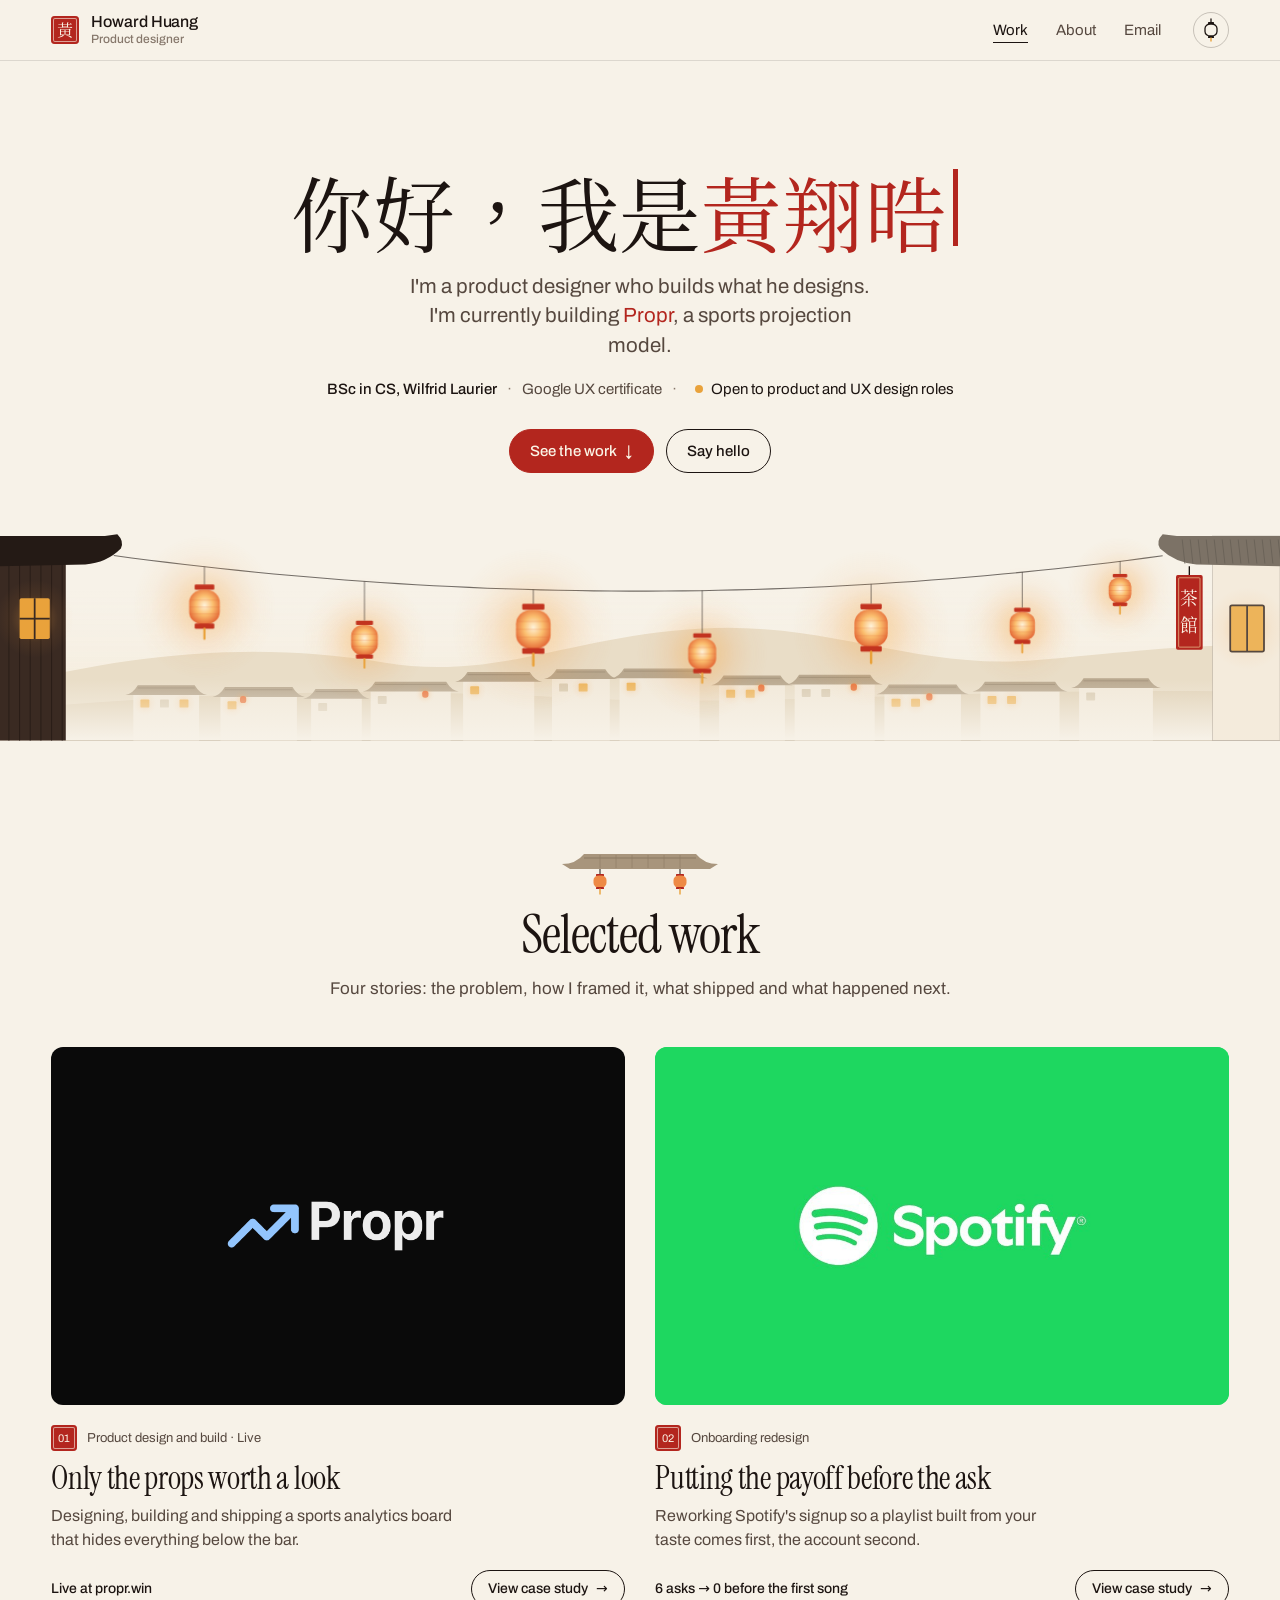
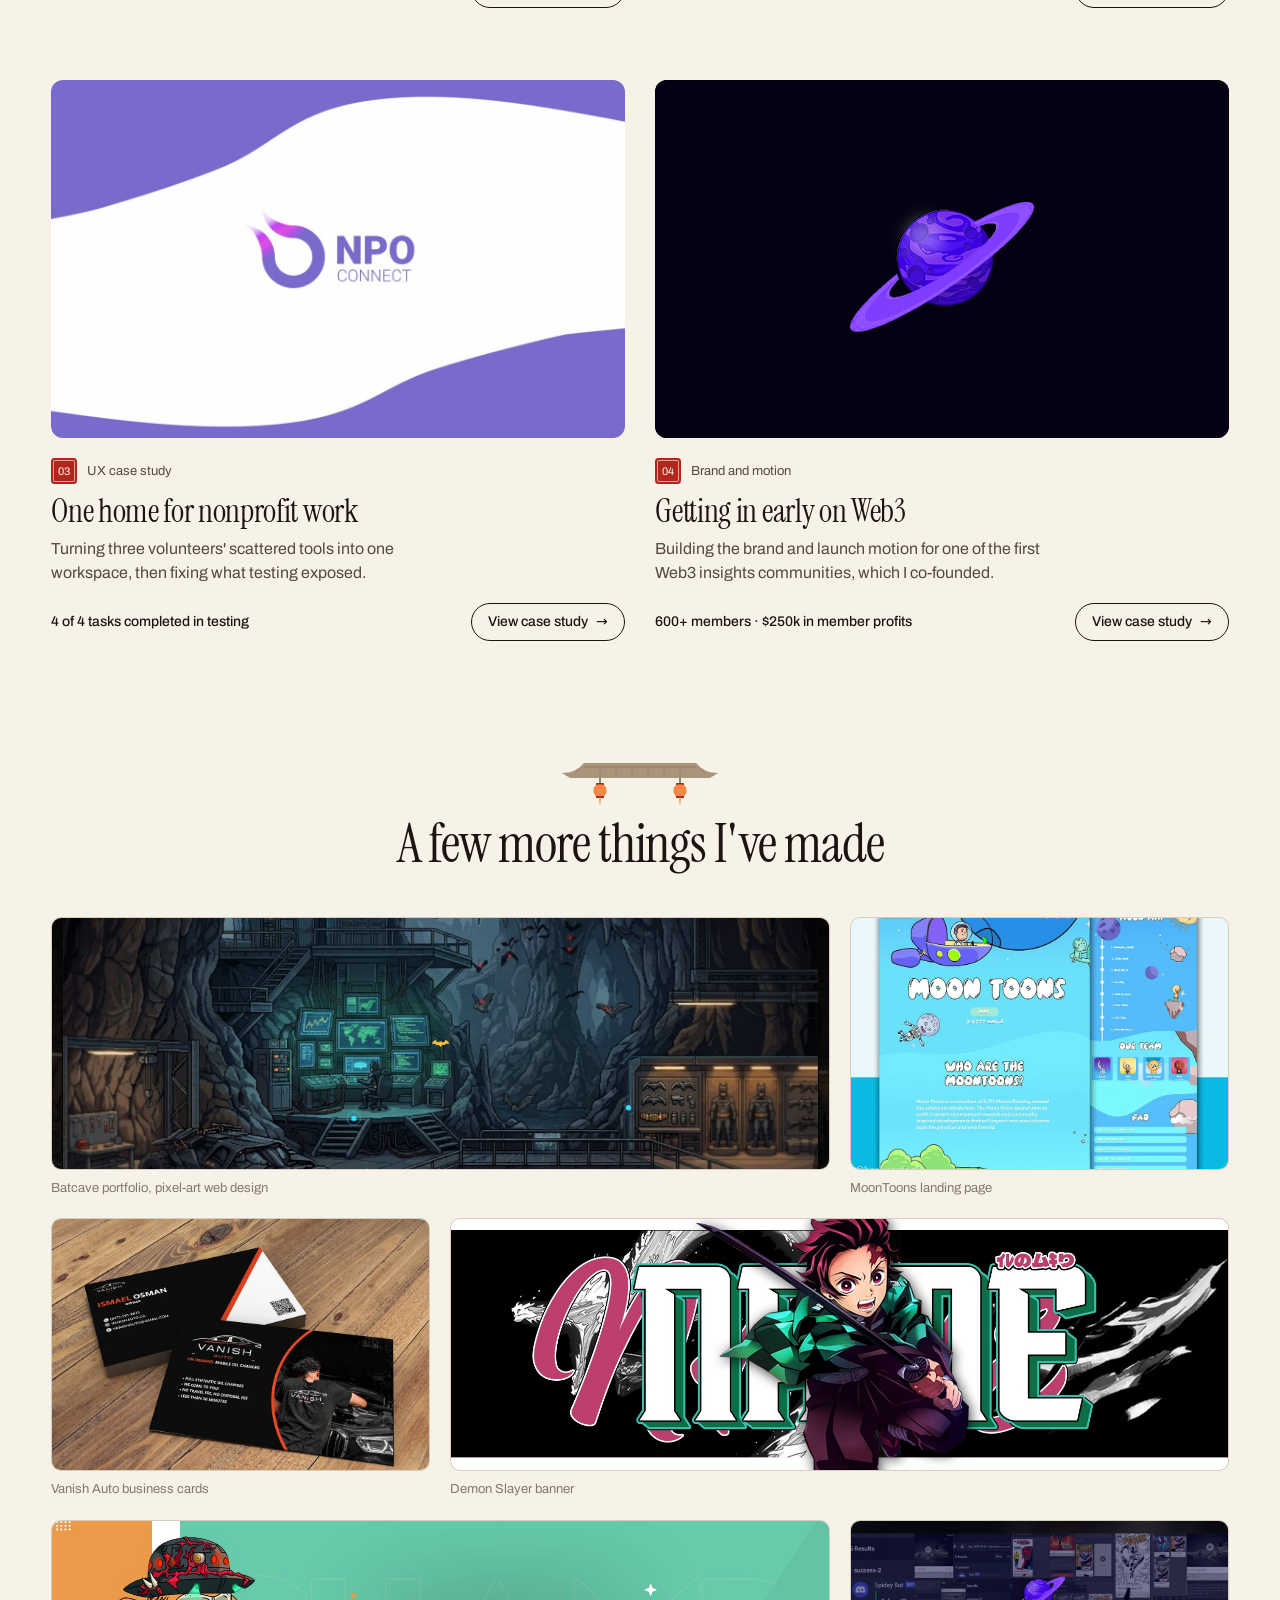
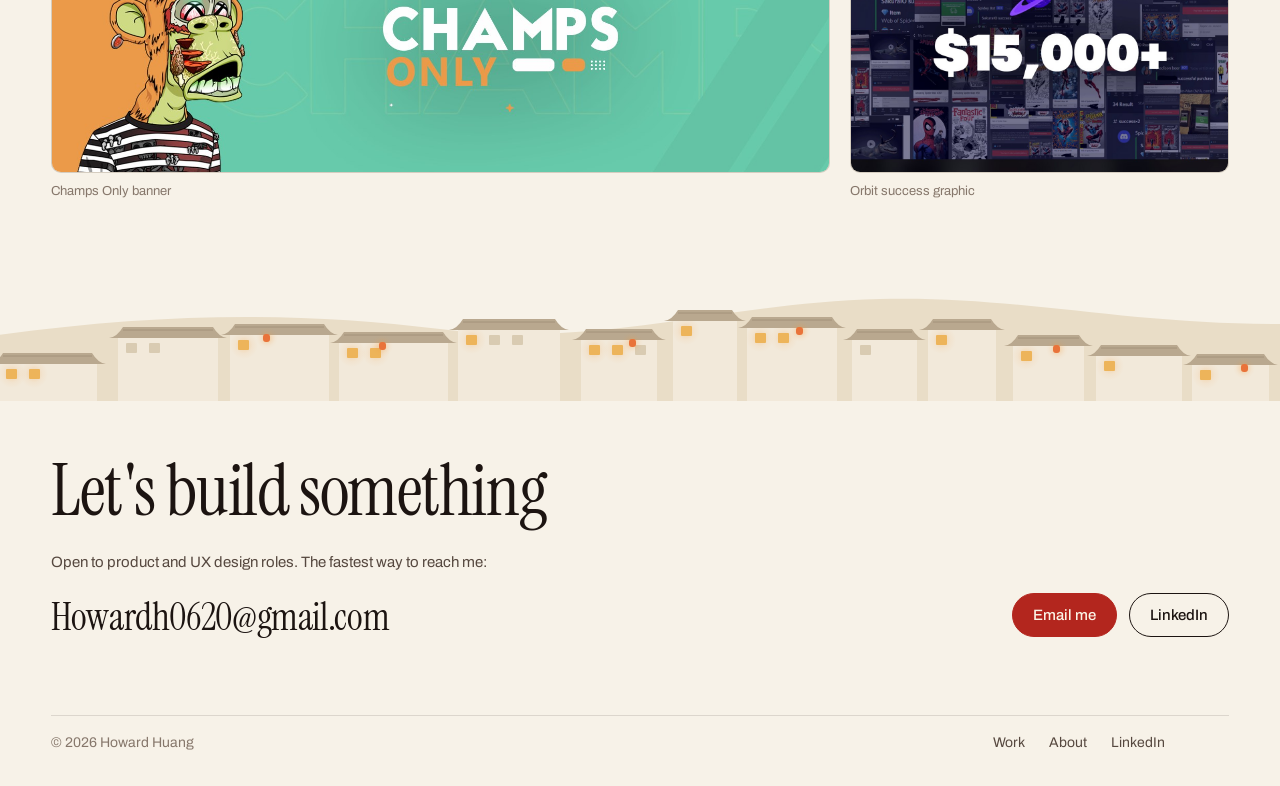
==== commit 6dec3466: "Propr card: logo cover with live demo on hover; light mode by default; About layout Co-Authored-By: " ====
--- a/index.html
+++ b/index.html
@@ -6,7 +6,7 @@
 <title>Howard Huang — Product designer</title>
 <meta name="description" content="Howard Huang is a product designer who builds what he designs. Case studies: Propr, Spotify signup, NPO Connect and Orbit.">
 <meta name="theme-color" content="#F7F2E8">
-<script>try{var t=localStorage.getItem('theme');if(t==='night'||(!t&&matchMedia('(prefers-color-scheme: dark)').matches))document.documentElement.setAttribute('data-theme','night')}catch(e){}</script>
+<script>try{var t=localStorage.getItem('theme');if(t==='night')document.documentElement.setAttribute('data-theme','night')}catch(e){}</script>
 <meta property="og:type" content="website">
 <meta property="og:site_name" content="Howard Huang">
 <meta property="og:title" content="Howard Huang — Product designer">
@@ -49,7 +49,7 @@
     <div class="sec-c"><h2 id="work-h">Selected <em>work</em></h2><p>Four stories: the problem, how I framed it, what shipped and what happened next.</p></div>
     <div class="cases">
       <a class="case proj" href="propr.html">
-        <span class="cover cover-propr"><img src="assets/work/propr-board.jpg" alt="Propr live board" loading="lazy"></span>
+        <span class="cover cover-propr"><img src="assets/work/propr-cover.png" alt="Propr" loading="lazy"><video src="assets/work/propr-demo.mp4" muted loop playsinline preload="none" aria-hidden="true"></video></span>
         <span class="case-k"><b>01</b>Product design and build &middot; Live</span>
         <h3>Only the props <em>worth a look</em></h3>
         <p>Designing, building and shipping a sports analytics board that hides everything below the bar.</p>
--- a/assets/paper.css
+++ b/assets/paper.css
@@ -835,3 +835,7 @@
 .cs-prose b{ font-weight:500; color:var(--ink); }
 .cs-prose .cs-pin, .cs-decp .cs-pin{ display:inline-grid; vertical-align:2px; margin:0 2px; min-width:26px; height:19px; font-size:10px; border-radius:4px; }
 .cs-decp{ margin:0 !important; font-size:14px; line-height:1.55; color:var(--ink-2); }
+.case .cover-propr img{ padding:0 30%; }
+.ab2-txt .lede{ max-width:30ch; }
+.case .cover-propr img{ object-fit:contain !important; padding:0 22% !important; }
+.case .cover-propr img{ padding:0 14% !important; }
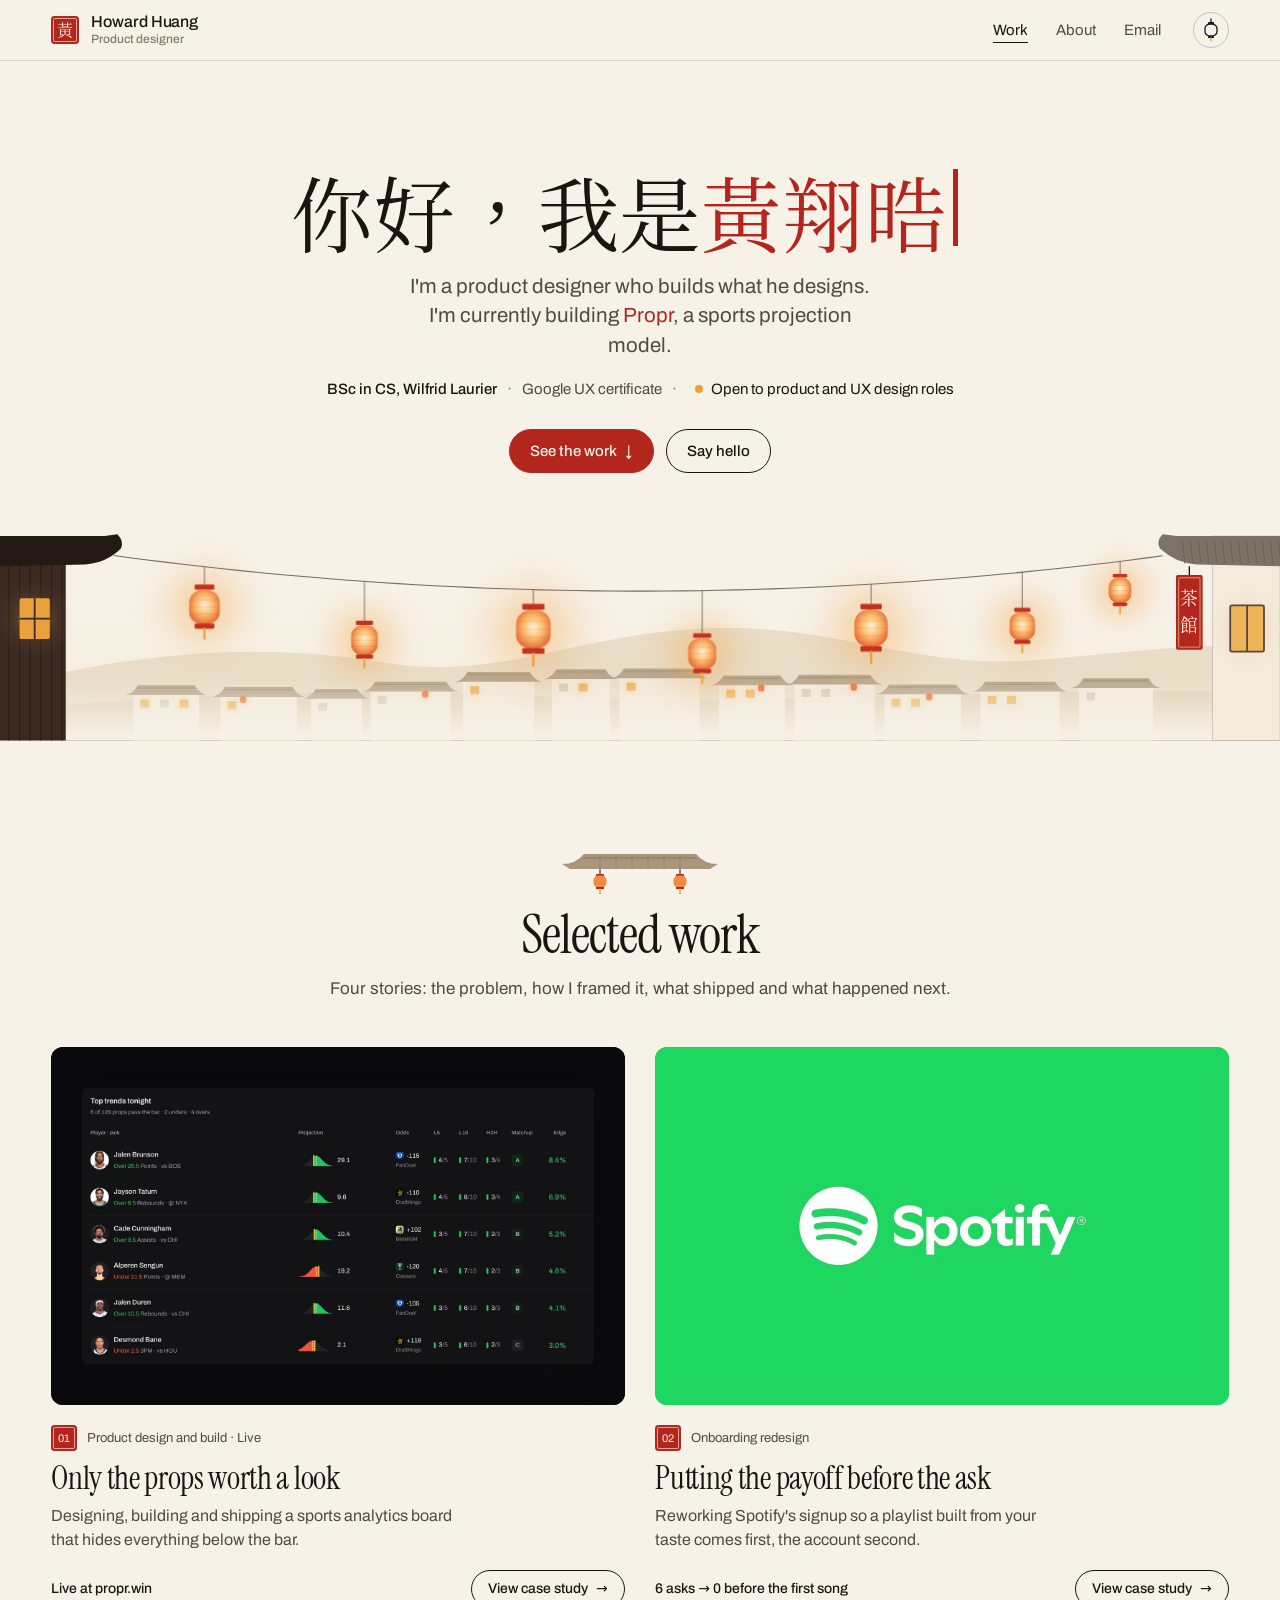
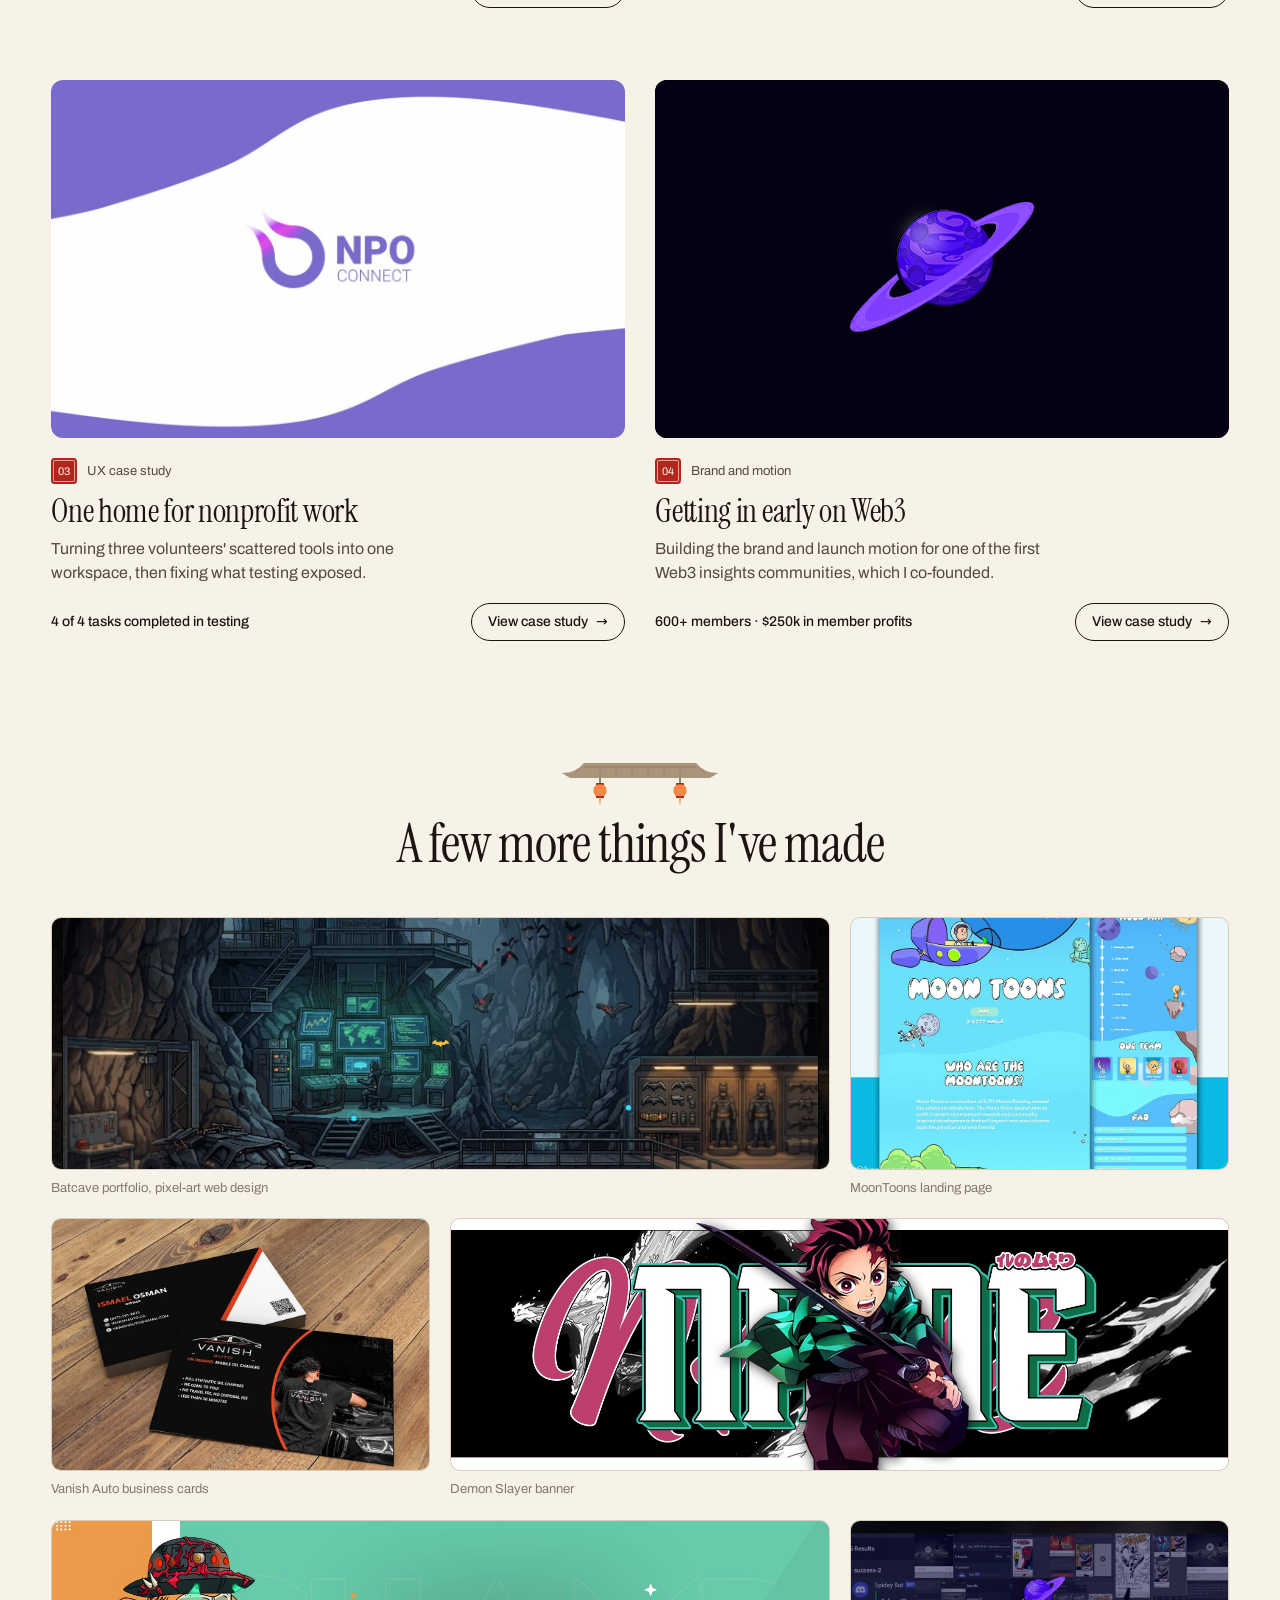
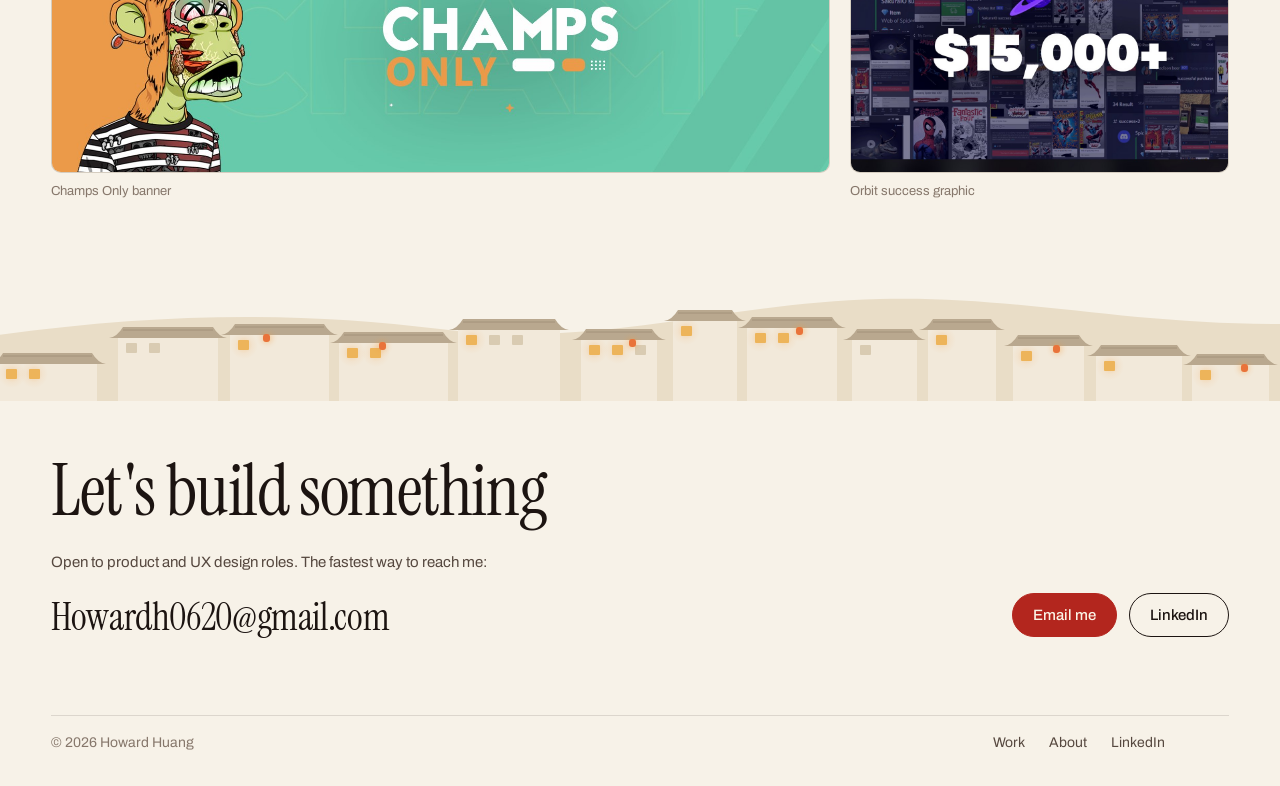
==== commit f1655de4: "Propr card: back to the board preview, now with player headshots Co-Authored-By: Claude Opus 5.5 <no" ====
--- a/index.html
+++ b/index.html
@@ -49,7 +49,7 @@
     <div class="sec-c"><h2 id="work-h">Selected <em>work</em></h2><p>Four stories: the problem, how I framed it, what shipped and what happened next.</p></div>
     <div class="cases">
       <a class="case proj" href="propr.html">
-        <span class="cover cover-propr"><img src="assets/work/propr-cover.png" alt="Propr" loading="lazy"><video src="assets/work/propr-demo.mp4" muted loop playsinline preload="none" aria-hidden="true"></video></span>
+        <span class="cover cover-propr"><img src="assets/work/propr-board.jpg" alt="Propr live board" loading="lazy"></span>
         <span class="case-k"><b>01</b>Product design and build &middot; Live</span>
         <h3>Only the props <em>worth a look</em></h3>
         <p>Designing, building and shipping a sports analytics board that hides everything below the bar.</p>
--- a/assets/paper.css
+++ b/assets/paper.css
@@ -835,7 +835,4 @@
 .cs-prose b{ font-weight:500; color:var(--ink); }
 .cs-prose .cs-pin, .cs-decp .cs-pin{ display:inline-grid; vertical-align:2px; margin:0 2px; min-width:26px; height:19px; font-size:10px; border-radius:4px; }
 .cs-decp{ margin:0 !important; font-size:14px; line-height:1.55; color:var(--ink-2); }
-.case .cover-propr img{ padding:0 30%; }
 .ab2-txt .lede{ max-width:30ch; }
-.case .cover-propr img{ object-fit:contain !important; padding:0 22% !important; }
-.case .cover-propr img{ padding:0 14% !important; }
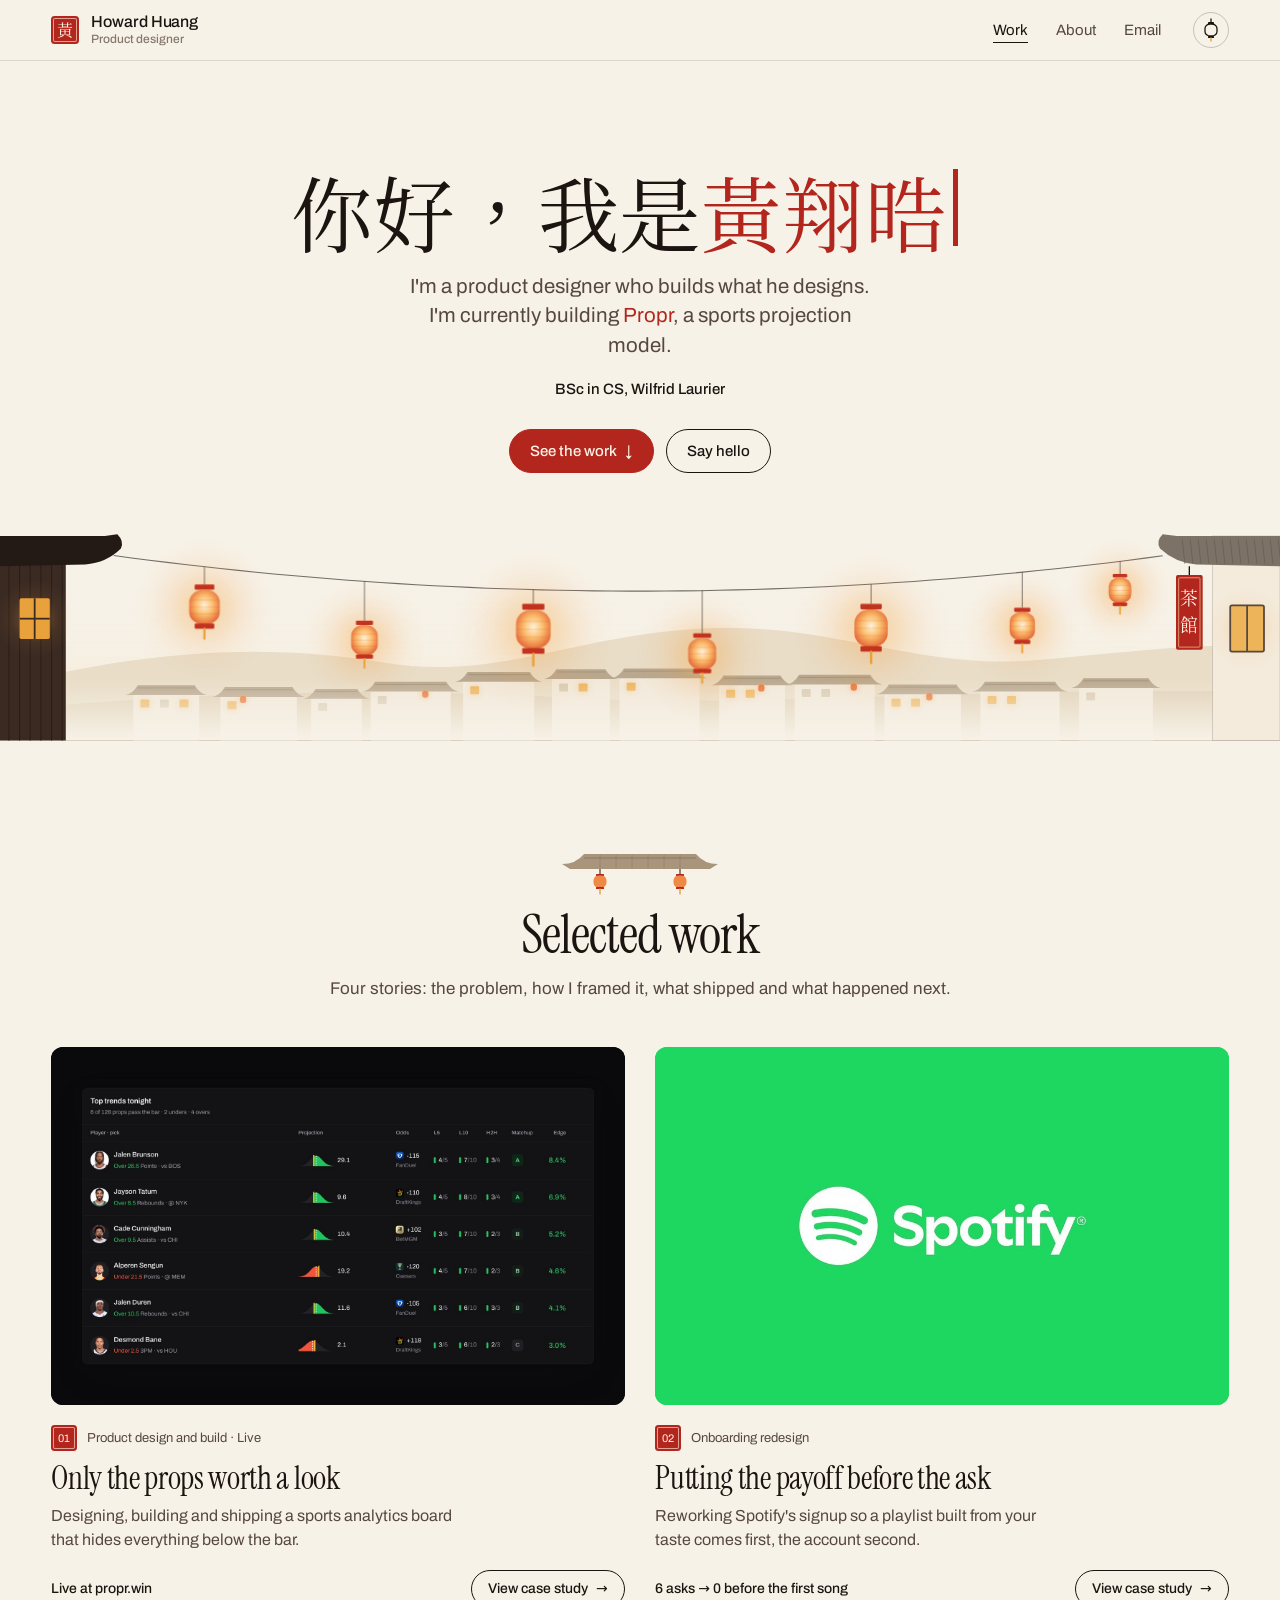
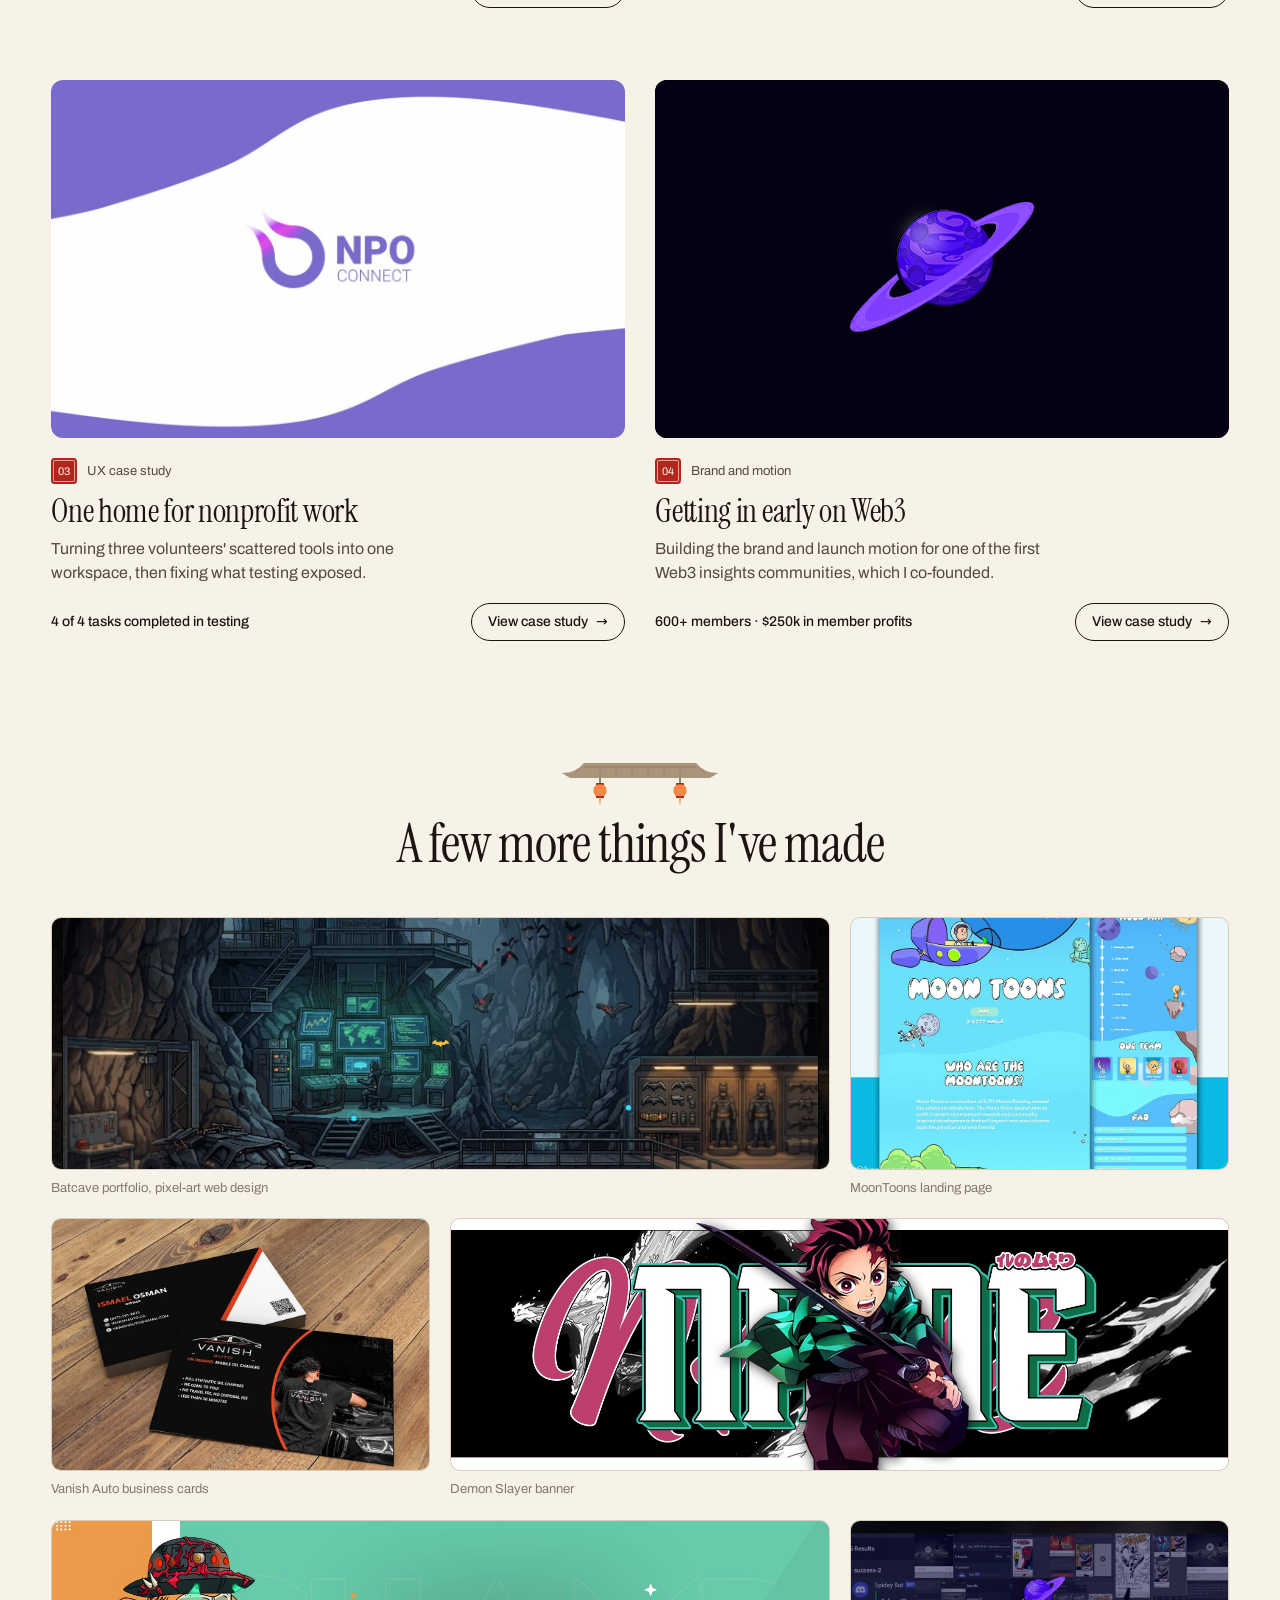
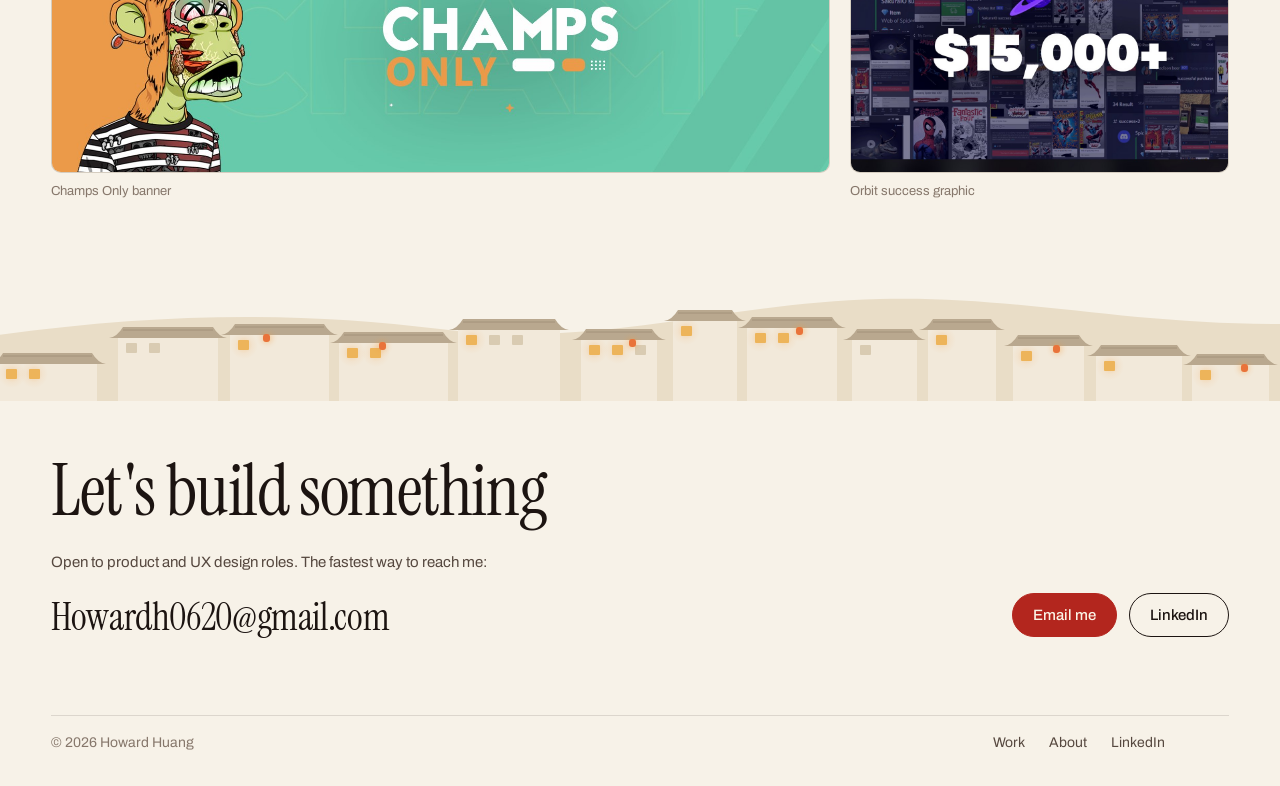
==== commit 12b34adc: "Update index.html" ====
--- a/index.html
+++ b/index.html
@@ -33,7 +33,7 @@
   <section class="hello wrap" aria-label="Introduction">
     <h1 aria-label="Hi, I'm Howard (你好，我是黃翔晧)"><span class="tw greet" aria-hidden="true"><span class="tw-t" lang="zh-Hant">你好</span></span><span class="tw mid" aria-hidden="true"><span class="tw-t" lang="zh-Hant">，我是</span></span><span class="tw nm hl" aria-hidden="true"><span class="tw-t" lang="zh-Hant">黃翔晧</span><span class="caret"></span></span><span class="stamp" lang="zh-Hant" aria-hidden="true">黃翔晧</span></h1>
     <p class="intro">I'm a product designer who builds what he designs. I'm currently building <a href="propr.html">Propr</a>, a sports projection model.</p>
-    <p class="intro-2"><span><b>BSc in CS, Wilfrid Laurier</b></span><span>Google UX certificate</span><span class="open"><i></i>Open to product and UX design roles</span></p>
+    <p class="intro-2"><span><b>BSc in CS, Wilfrid Laurier</b></span></p>
     <div class="hello-actions"><a class="pill solid" href="#work">See the work <i>&darr;</i></a><a class="pill" href="mailto:Howardh0620@gmail.com">Say hello</a></div>
   </section>
 
--- a/assets/paper.css
+++ b/assets/paper.css
@@ -836,3 +836,9 @@
 .cs-prose .cs-pin, .cs-decp .cs-pin{ display:inline-grid; vertical-align:2px; margin:0 2px; min-width:26px; height:19px; font-size:10px; border-radius:4px; }
 .cs-decp{ margin:0 !important; font-size:14px; line-height:1.55; color:var(--ink-2); }
 .ab2-txt .lede{ max-width:30ch; }
+
+/* "How might we": no box, no wash, no coloured border. The question carries itself */
+.cs-hmw, html[data-theme="night"] .cs-hmw{ padding:8px 0; border:0; border-radius:0; background:none; }
+.cs-hmw span{ font-size:13px; color:var(--ink-3); margin-bottom:12px; }
+.cs-hmw p{ font-family:var(--serif); font-size:clamp(30px,3.2vw,46px); line-height:1.12; letter-spacing:-.015em; color:var(--ink); max-width:24ch; text-wrap:balance; }
+.cs-hmw p{ max-width:32ch; }
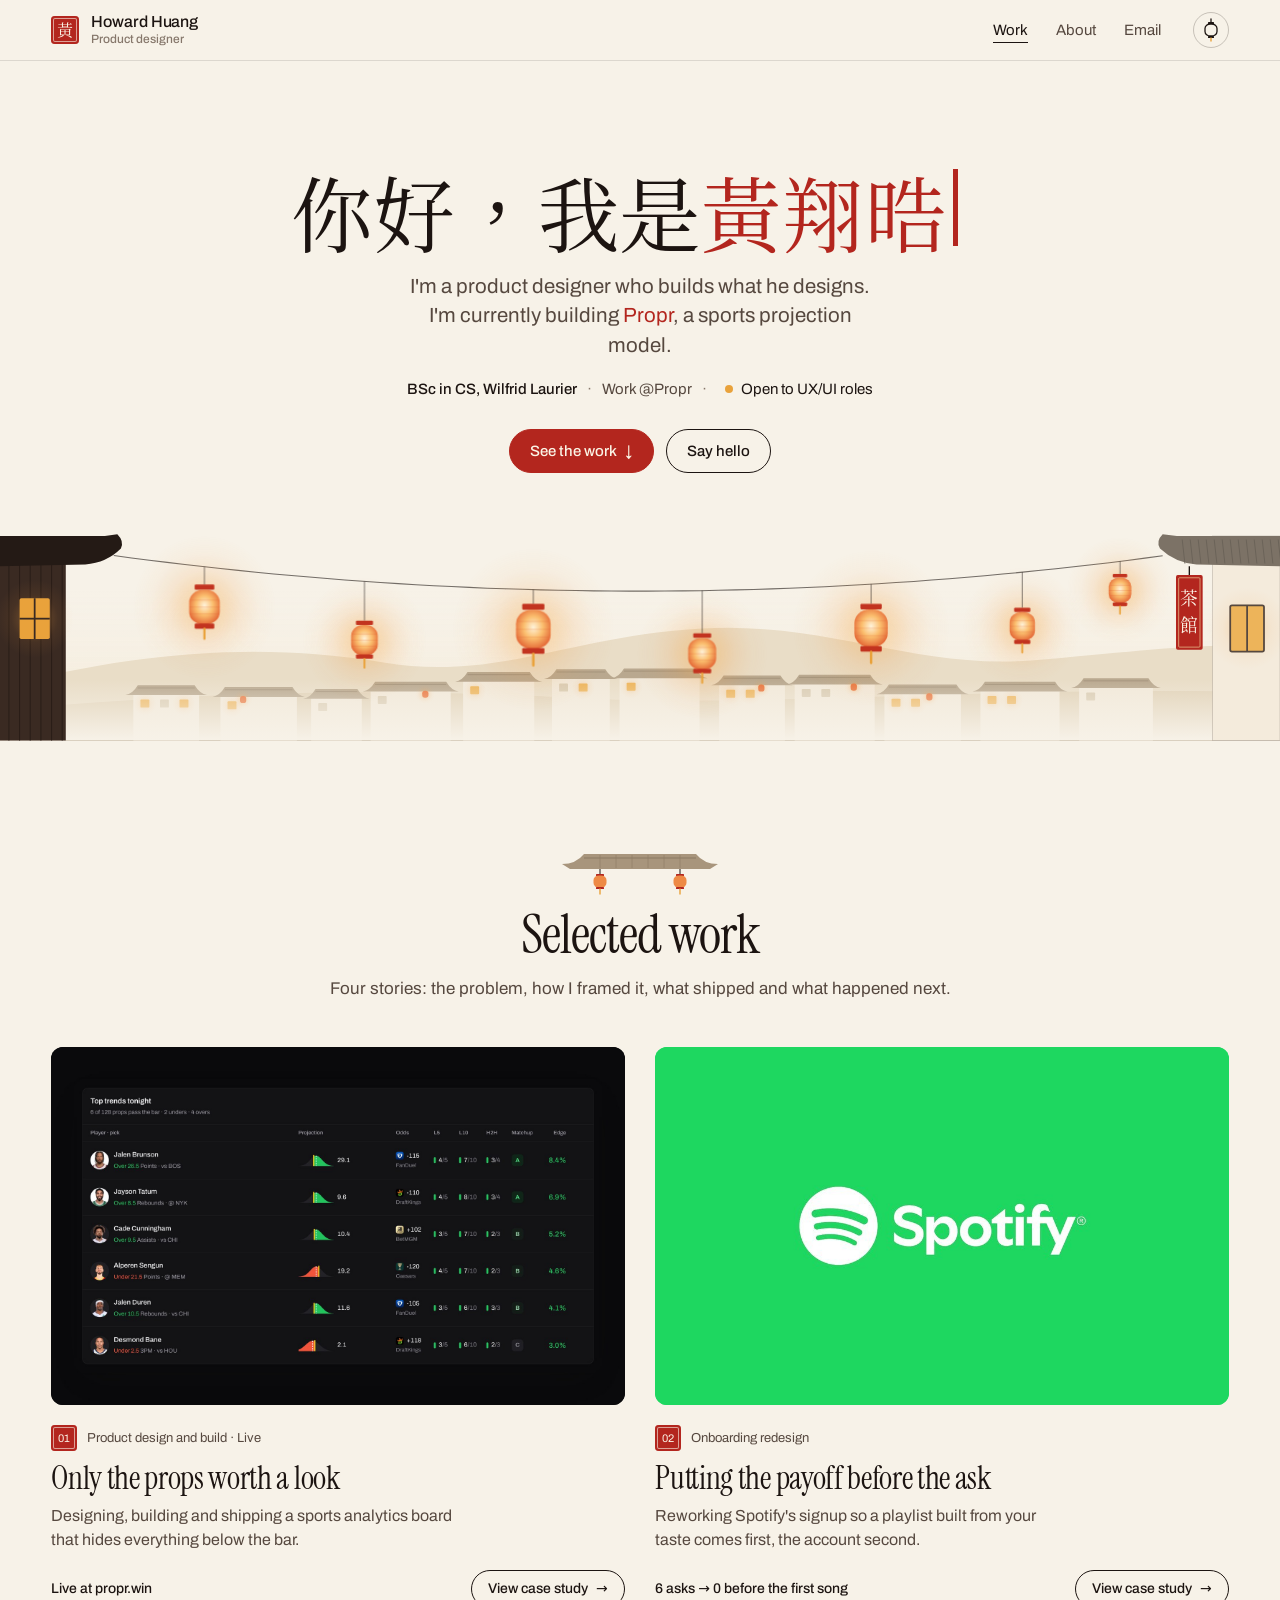
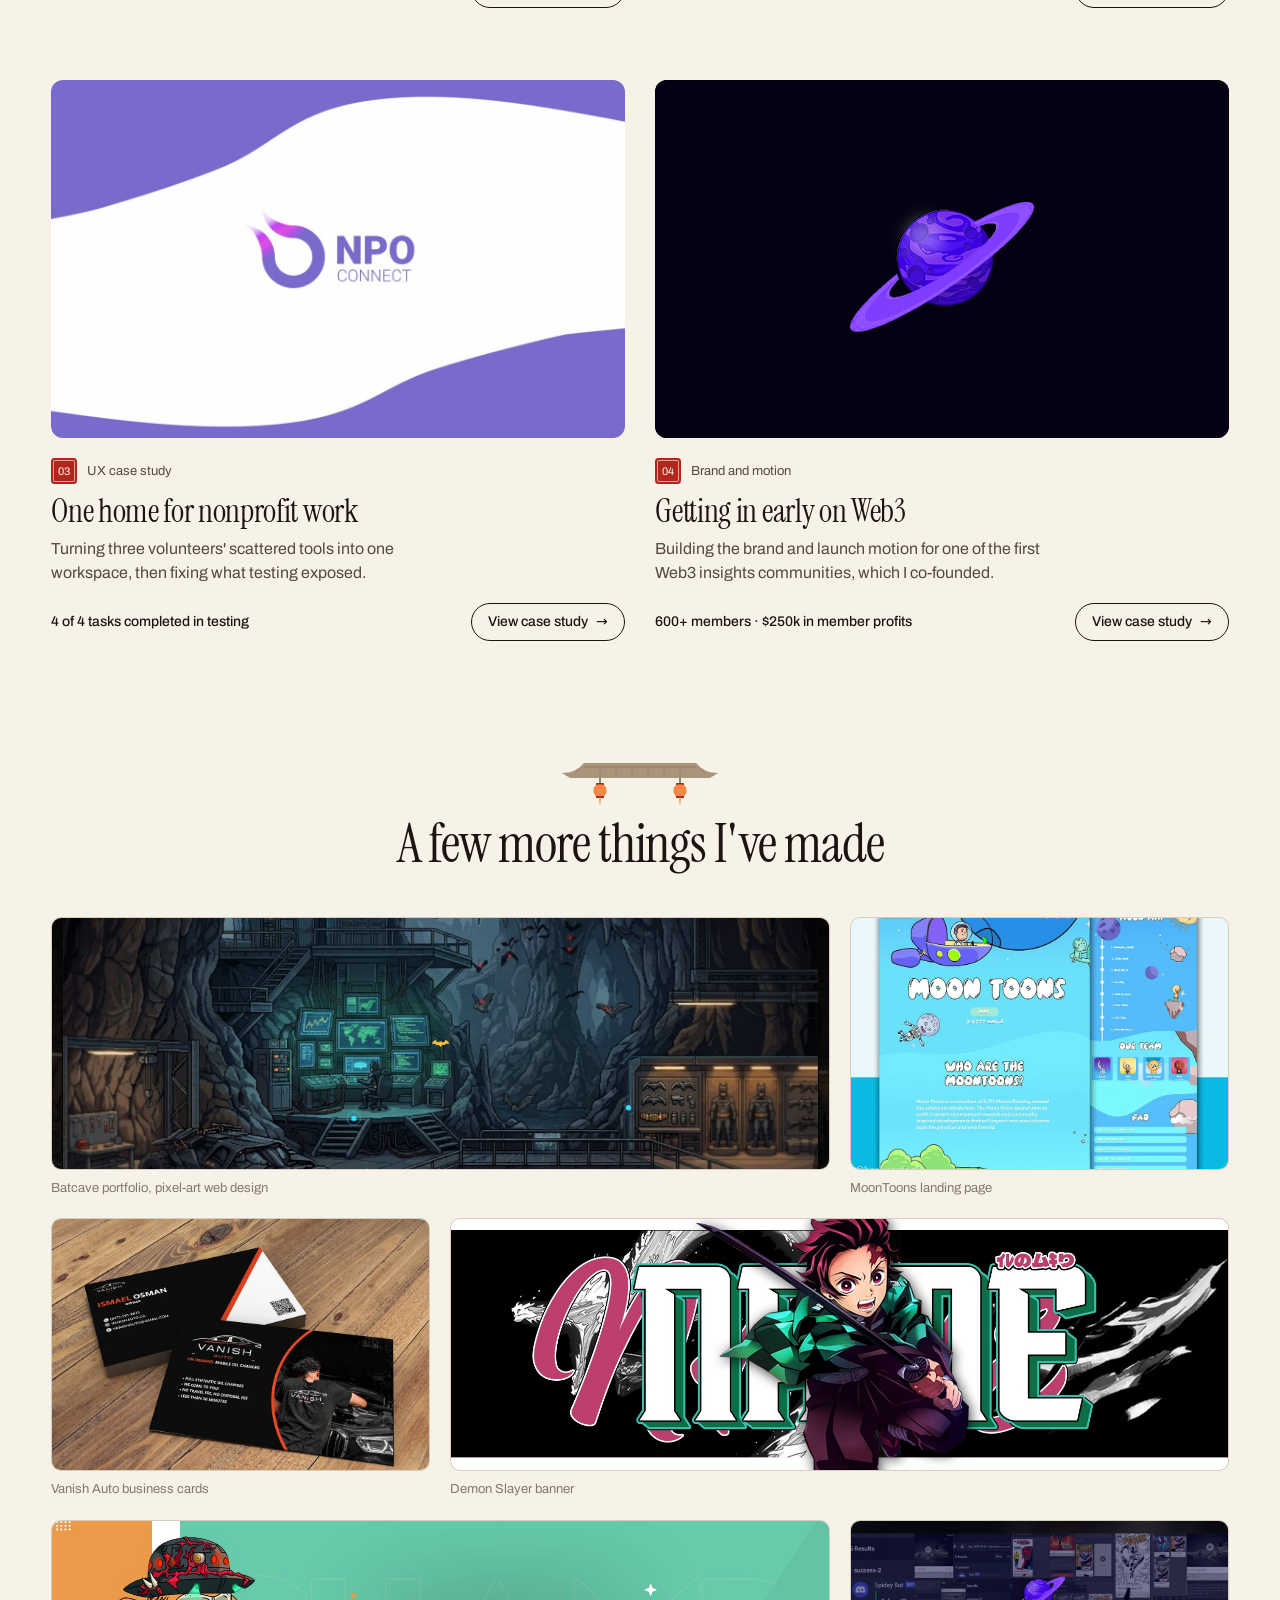
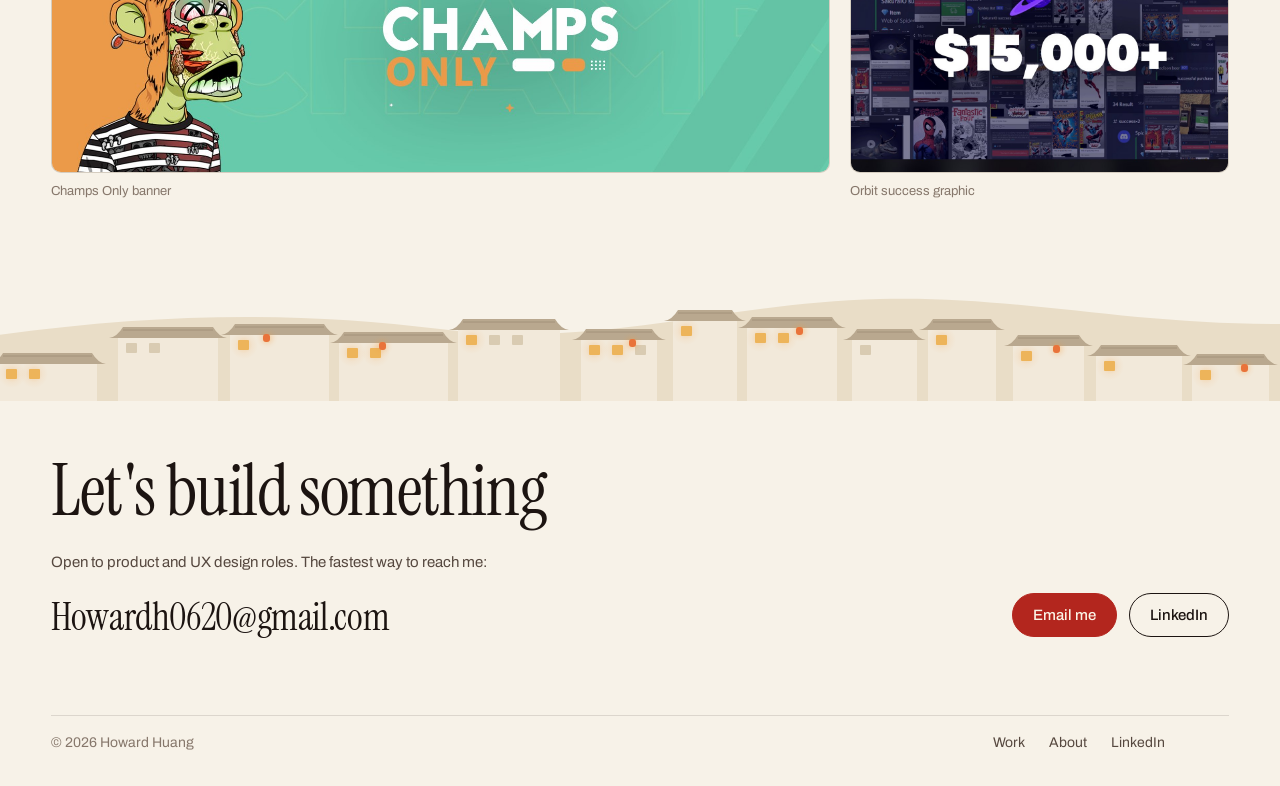
==== commit 503d9150: "Hero details: Work @Propr, open to UX/UI roles Co-Authored-By: Claude Opus 5.5 <noreply@anthropic.co" ====
--- a/index.html
+++ b/index.html
@@ -33,7 +33,7 @@
   <section class="hello wrap" aria-label="Introduction">
     <h1 aria-label="Hi, I'm Howard (你好，我是黃翔晧)"><span class="tw greet" aria-hidden="true"><span class="tw-t" lang="zh-Hant">你好</span></span><span class="tw mid" aria-hidden="true"><span class="tw-t" lang="zh-Hant">，我是</span></span><span class="tw nm hl" aria-hidden="true"><span class="tw-t" lang="zh-Hant">黃翔晧</span><span class="caret"></span></span><span class="stamp" lang="zh-Hant" aria-hidden="true">黃翔晧</span></h1>
     <p class="intro">I'm a product designer who builds what he designs. I'm currently building <a href="propr.html">Propr</a>, a sports projection model.</p>
-    <p class="intro-2"><span><b>BSc in CS, Wilfrid Laurier</b></span></p>
+    <p class="intro-2"><span><b>BSc in CS, Wilfrid Laurier</b></span><span>Work @<a href="propr.html">Propr</a></span><span class="open"><i></i>Open to UX/UI roles</span></p>
     <div class="hello-actions"><a class="pill solid" href="#work">See the work <i>&darr;</i></a><a class="pill" href="mailto:Howardh0620@gmail.com">Say hello</a></div>
   </section>
 
--- a/assets/paper.css
+++ b/assets/paper.css
@@ -842,3 +842,4 @@
 .cs-hmw span{ font-size:13px; color:var(--ink-3); margin-bottom:12px; }
 .cs-hmw p{ font-family:var(--serif); font-size:clamp(30px,3.2vw,46px); line-height:1.12; letter-spacing:-.015em; color:var(--ink); max-width:24ch; text-wrap:balance; }
 .cs-hmw p{ max-width:32ch; }
+.intro-2 a{ color:inherit; text-decoration:none; } .intro-2 a:hover{ color:var(--red); }
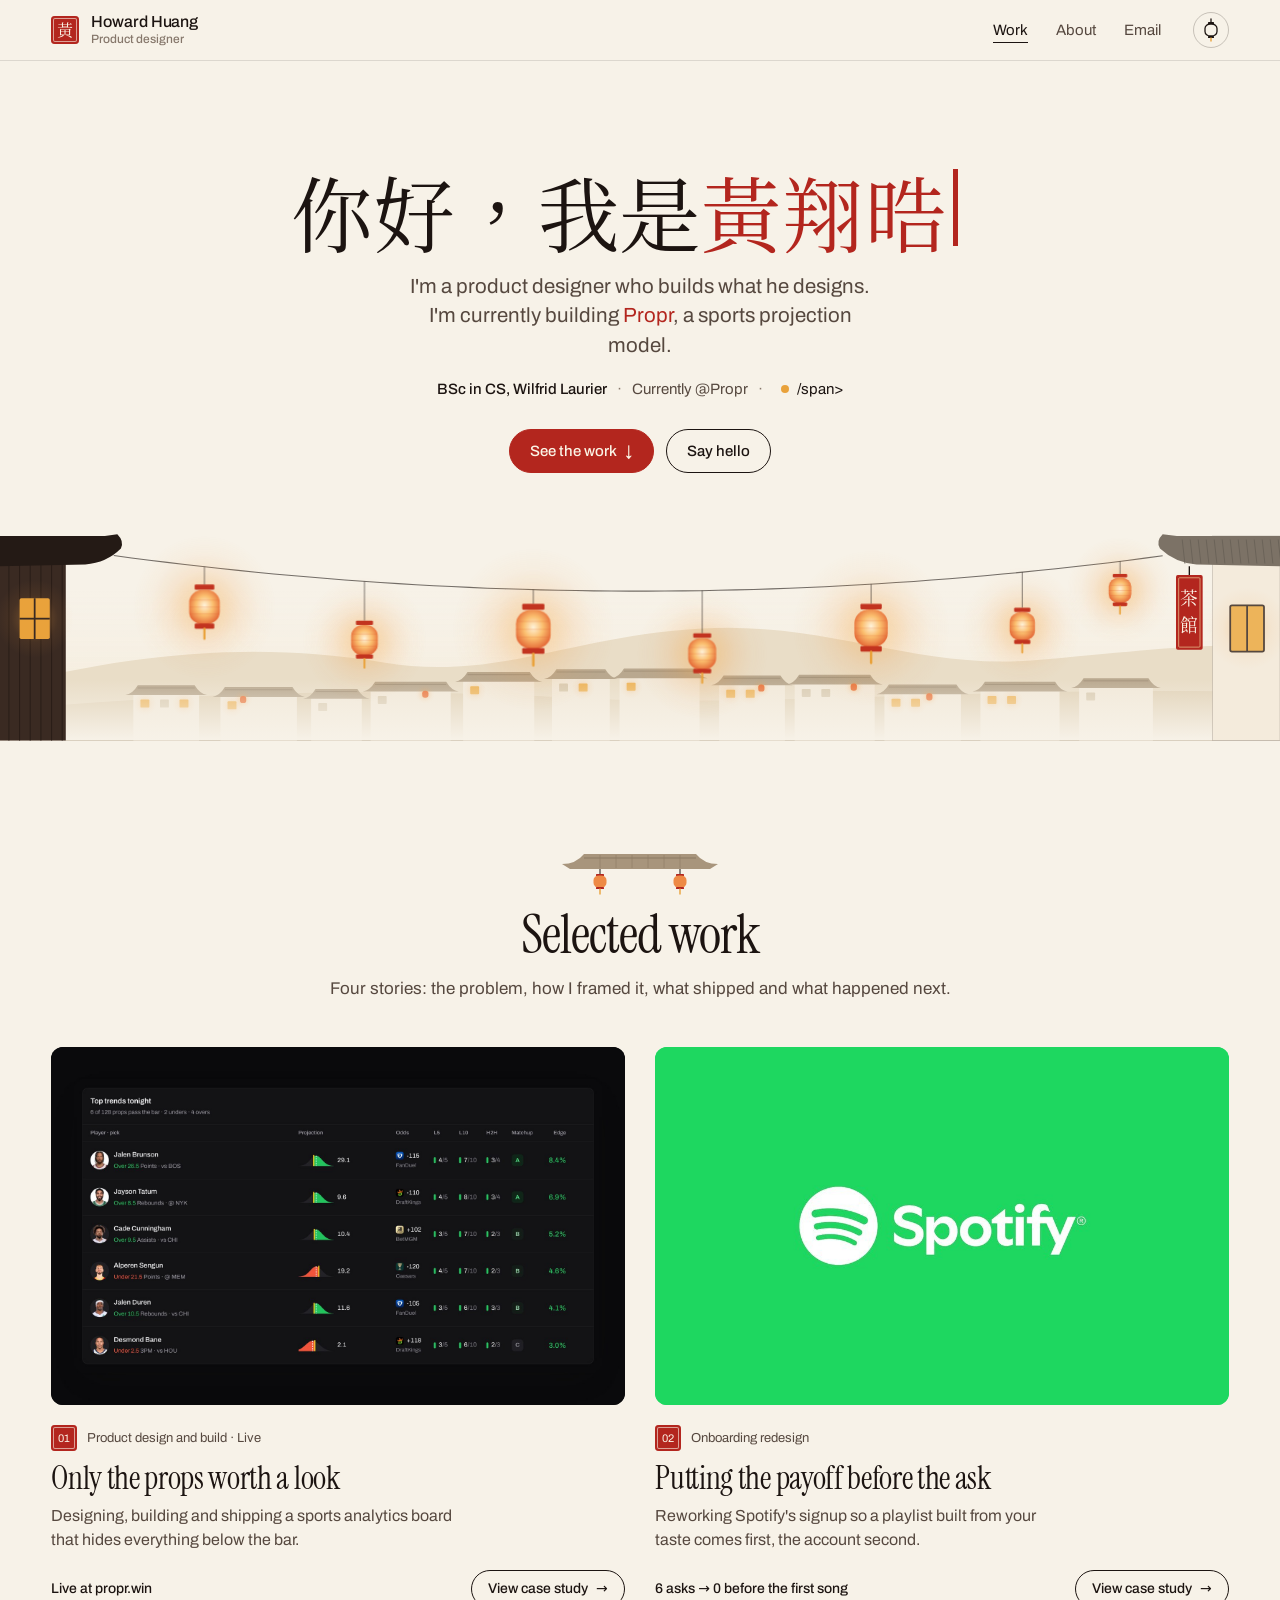
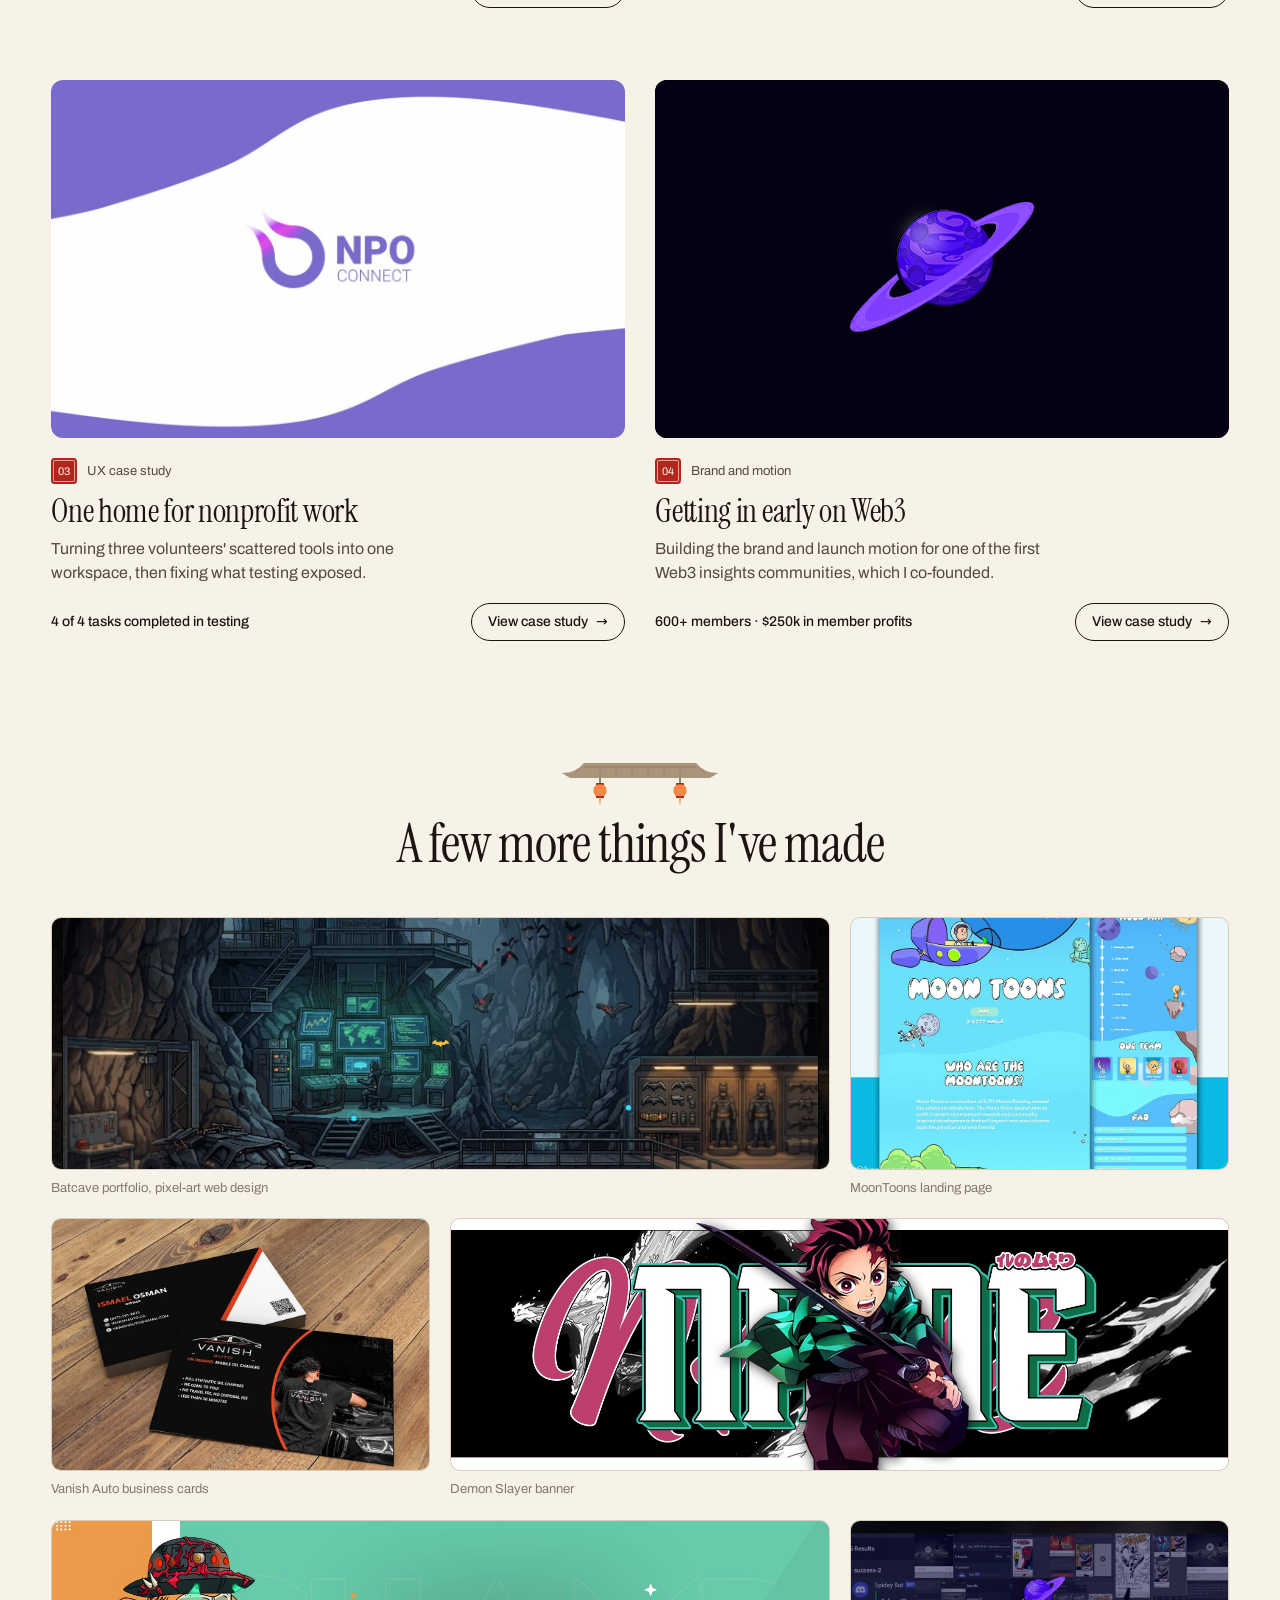
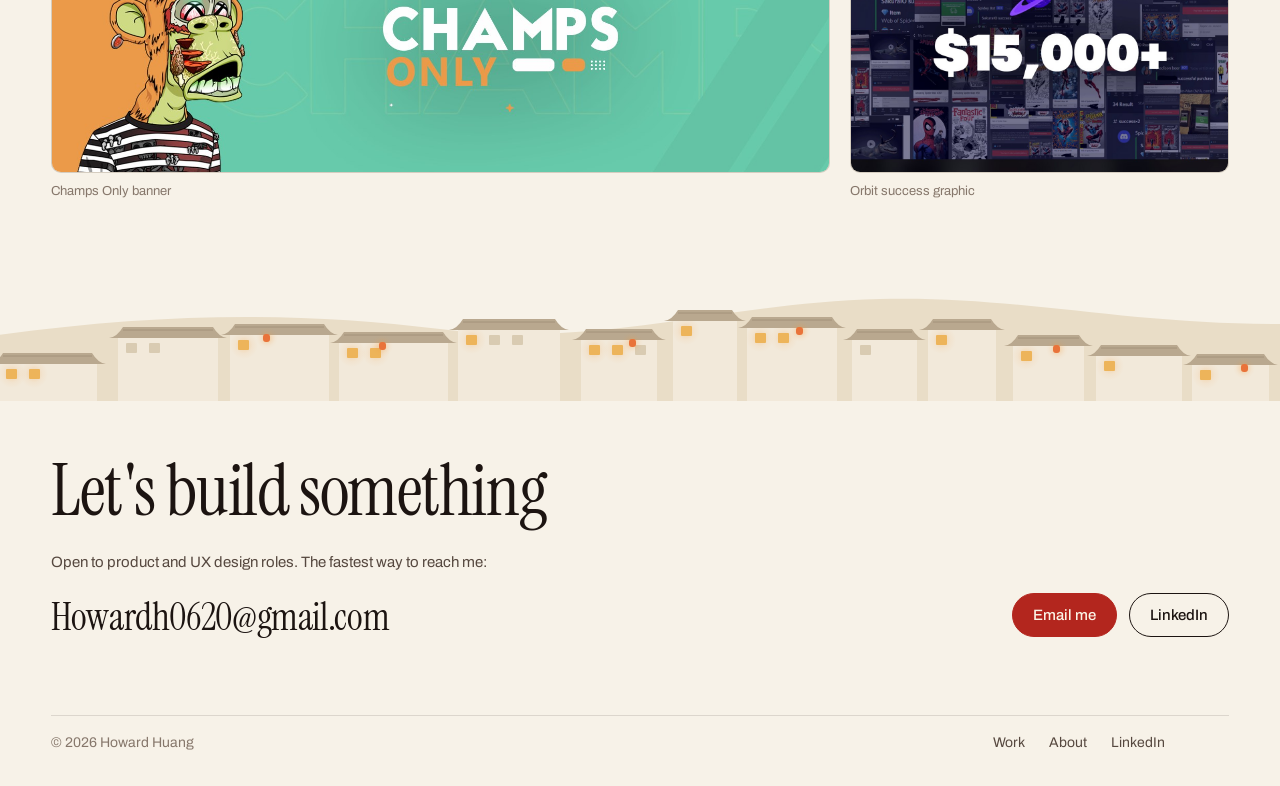
==== commit bdd0d888: "Update index.html" ====
--- a/index.html
+++ b/index.html
@@ -33,7 +33,7 @@
   <section class="hello wrap" aria-label="Introduction">
     <h1 aria-label="Hi, I'm Howard (你好，我是黃翔晧)"><span class="tw greet" aria-hidden="true"><span class="tw-t" lang="zh-Hant">你好</span></span><span class="tw mid" aria-hidden="true"><span class="tw-t" lang="zh-Hant">，我是</span></span><span class="tw nm hl" aria-hidden="true"><span class="tw-t" lang="zh-Hant">黃翔晧</span><span class="caret"></span></span><span class="stamp" lang="zh-Hant" aria-hidden="true">黃翔晧</span></h1>
     <p class="intro">I'm a product designer who builds what he designs. I'm currently building <a href="propr.html">Propr</a>, a sports projection model.</p>
-    <p class="intro-2"><span><b>BSc in CS, Wilfrid Laurier</b></span><span>Work @<a href="propr.html">Propr</a></span><span class="open"><i></i>Open to UX/UI roles</span></p>
+    <p class="intro-2"><span><b>BSc in CS, Wilfrid Laurier</b></span><span>Currently @<a href="propr.html">Propr</a></span><span class="open"><i></i>/span></p>
     <div class="hello-actions"><a class="pill solid" href="#work">See the work <i>&darr;</i></a><a class="pill" href="mailto:Howardh0620@gmail.com">Say hello</a></div>
   </section>
 
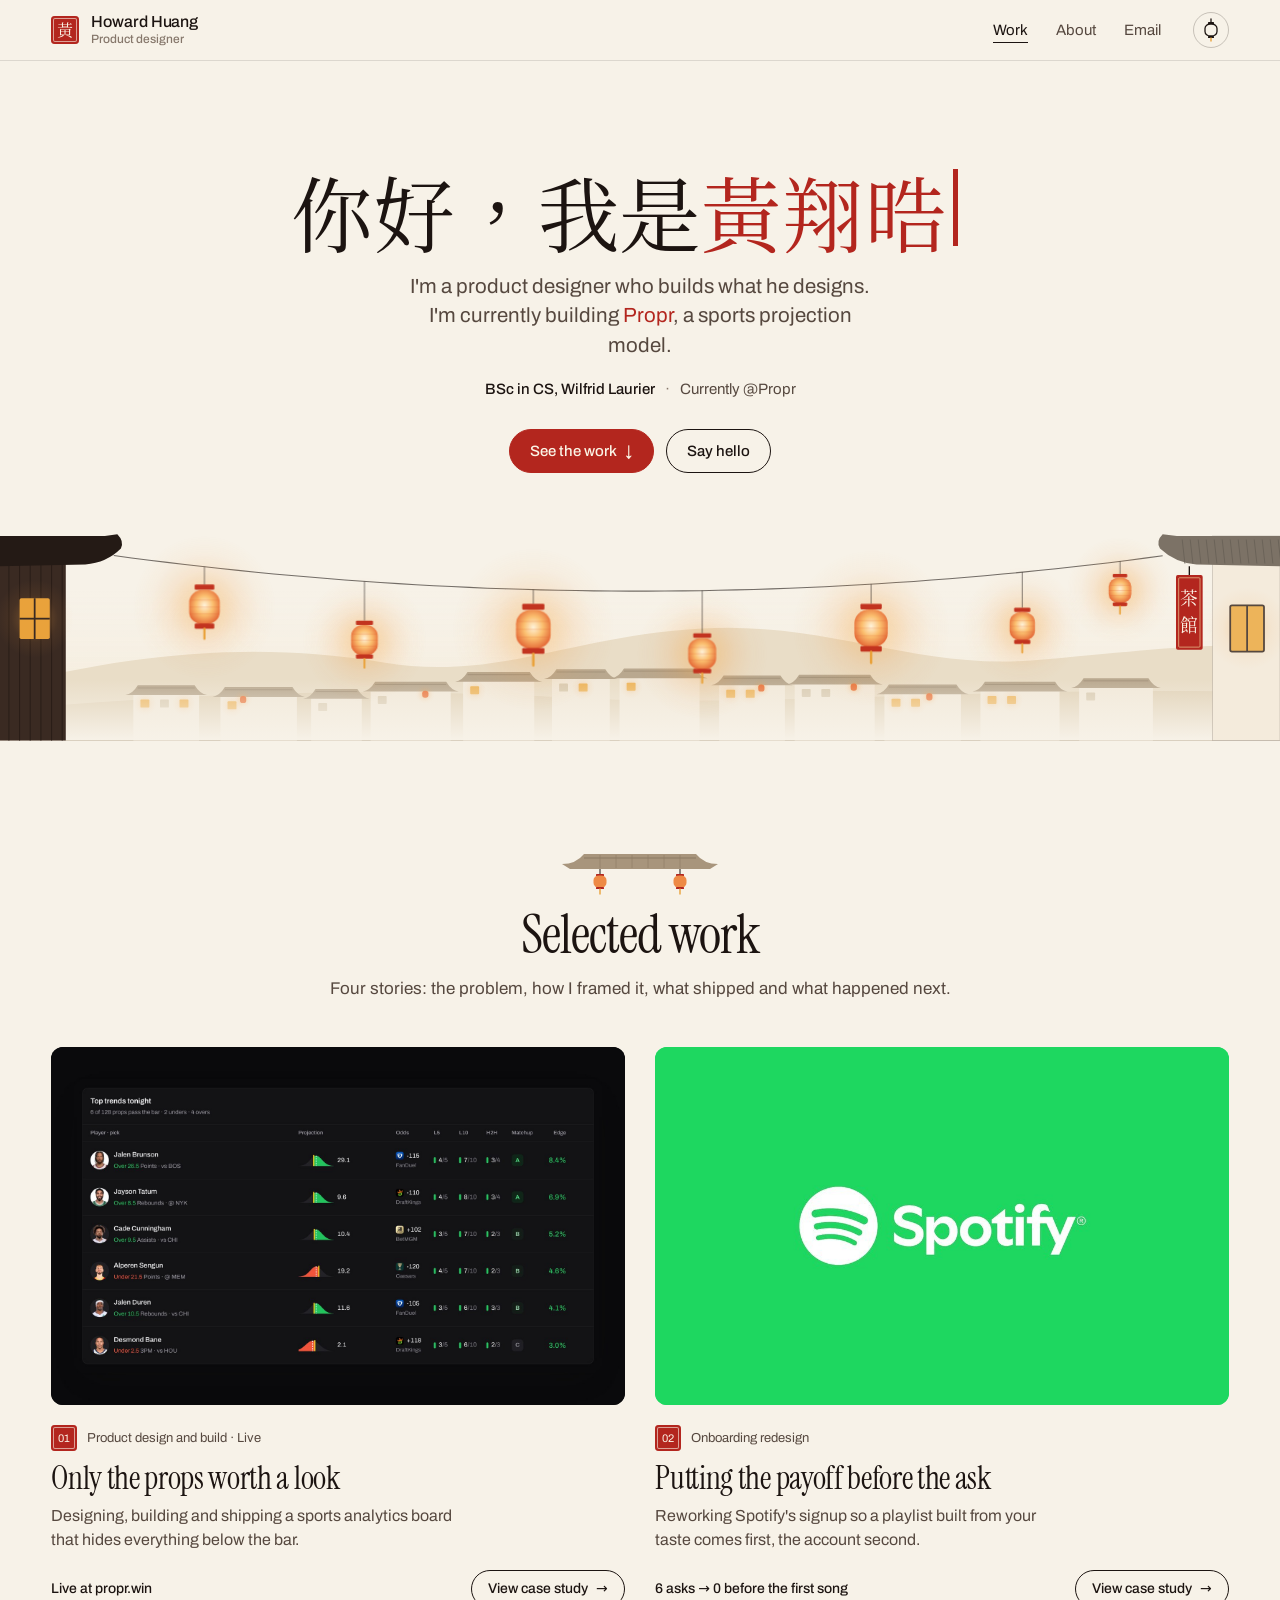
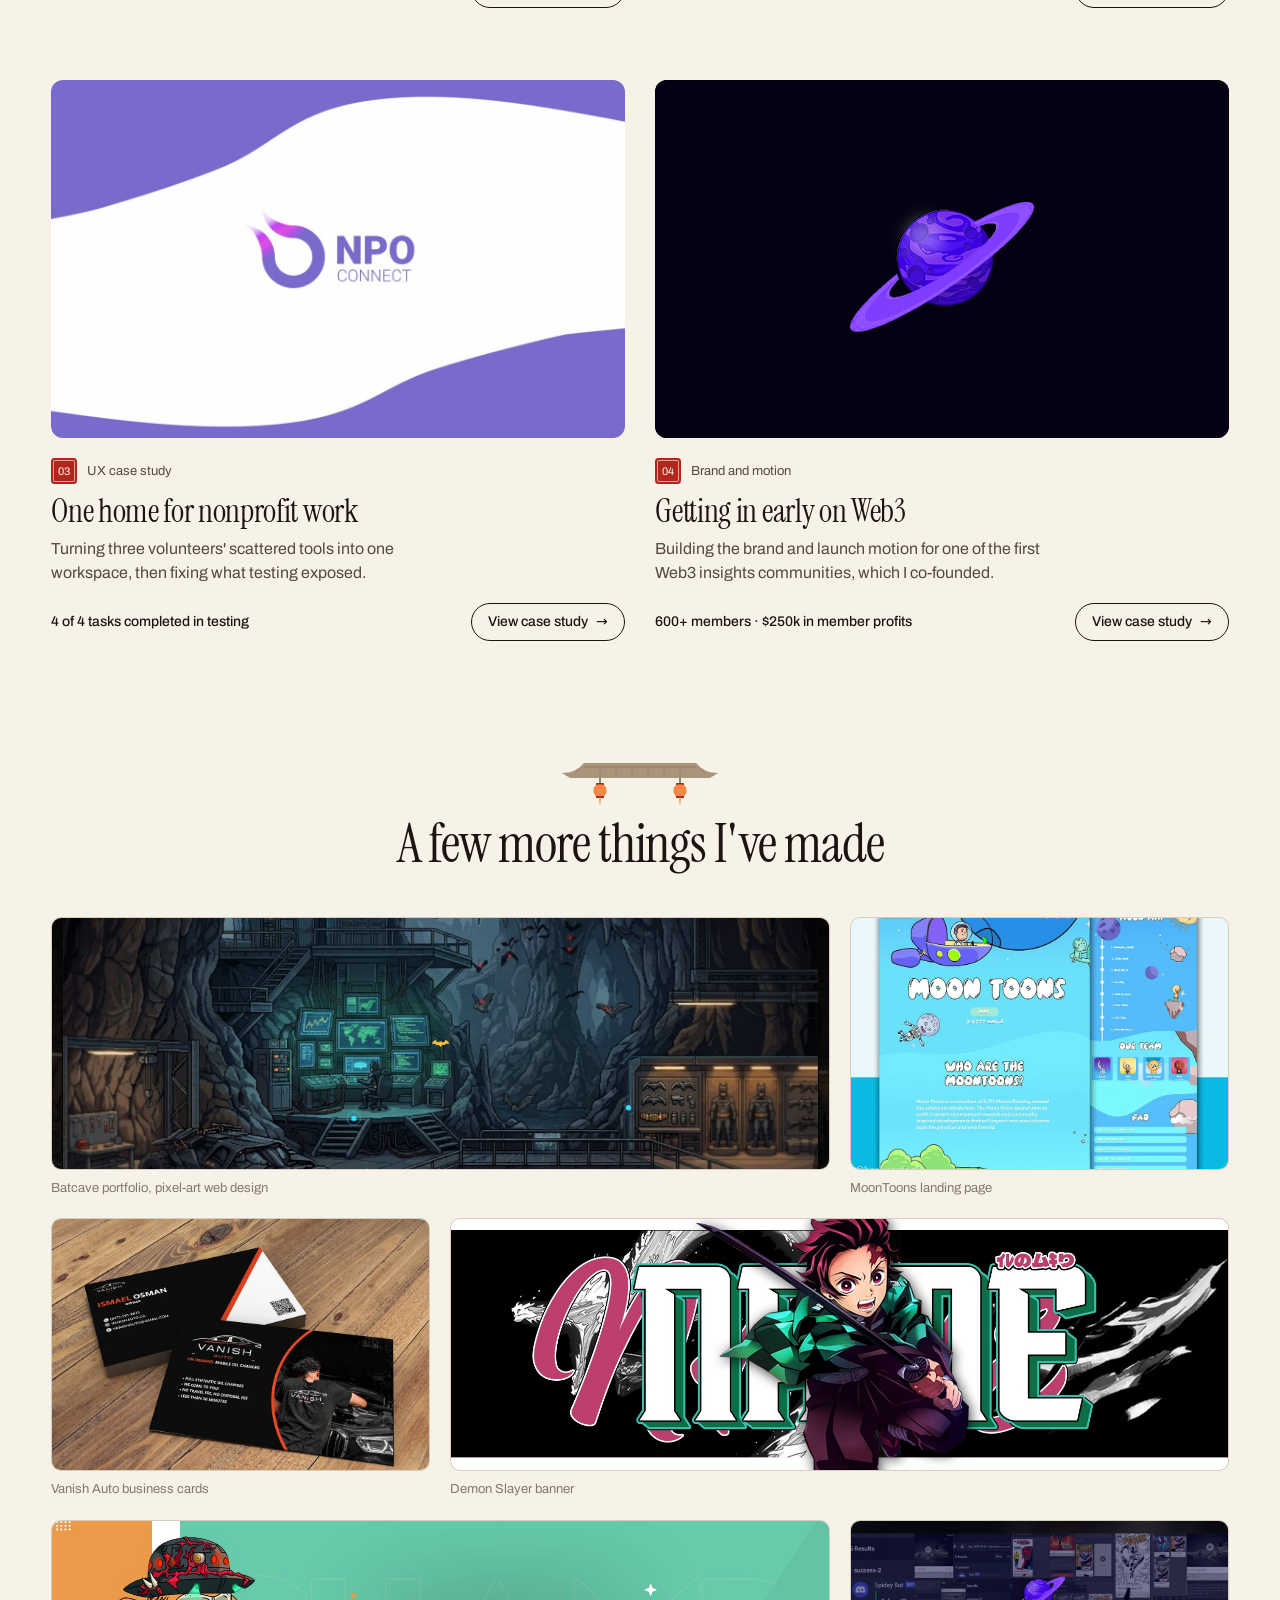
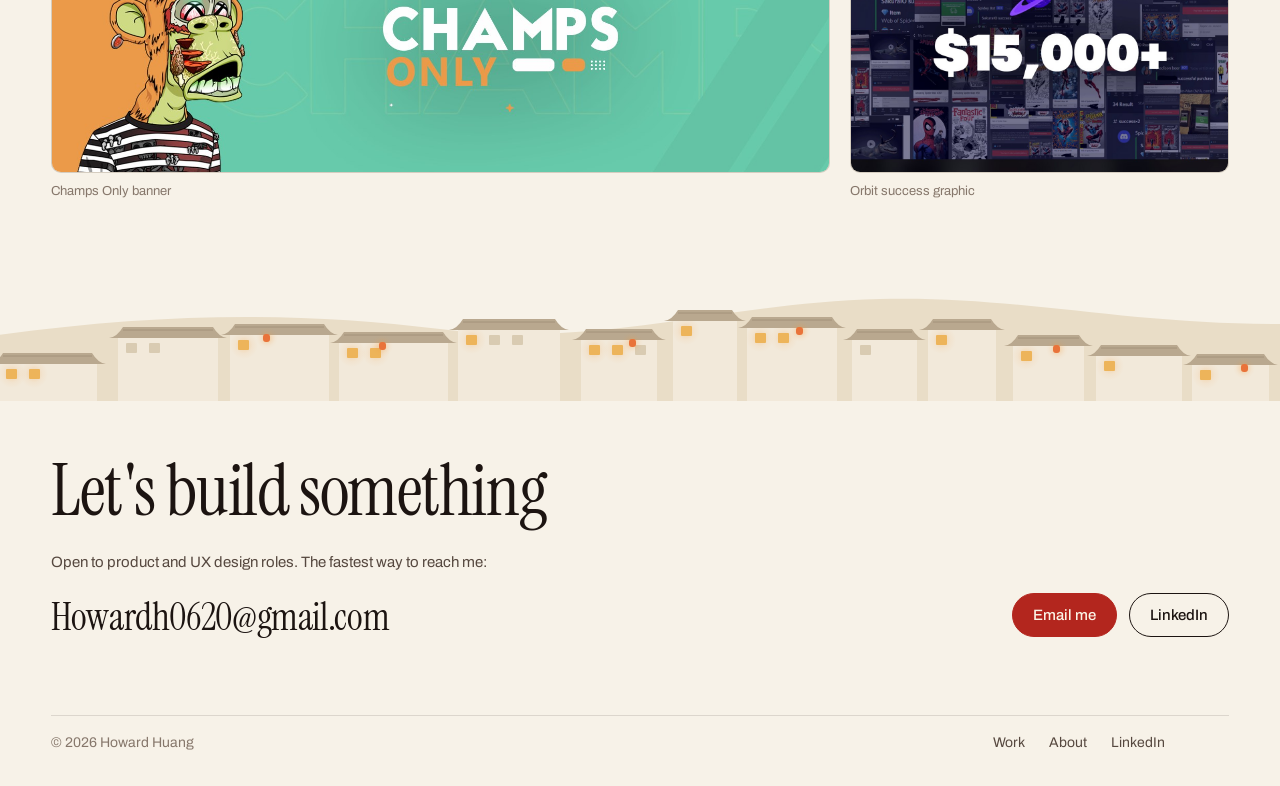
==== commit 5a234fb8: "Update index.html" ====
--- a/index.html
+++ b/index.html
@@ -3,7 +3,7 @@
 <head>
 <meta charset="UTF-8">
 <meta name="viewport" content="width=device-width, initial-scale=1.0, viewport-fit=cover">
-<title>Howard Huang — Product designer</title>
+<title>Howard Huang — Portfolio</title>
 <meta name="description" content="Howard Huang is a product designer who builds what he designs. Case studies: Propr, Spotify signup, NPO Connect and Orbit.">
 <meta name="theme-color" content="#F7F2E8">
 <script>try{var t=localStorage.getItem('theme');if(t==='night')document.documentElement.setAttribute('data-theme','night')}catch(e){}</script>
@@ -33,7 +33,7 @@
   <section class="hello wrap" aria-label="Introduction">
     <h1 aria-label="Hi, I'm Howard (你好，我是黃翔晧)"><span class="tw greet" aria-hidden="true"><span class="tw-t" lang="zh-Hant">你好</span></span><span class="tw mid" aria-hidden="true"><span class="tw-t" lang="zh-Hant">，我是</span></span><span class="tw nm hl" aria-hidden="true"><span class="tw-t" lang="zh-Hant">黃翔晧</span><span class="caret"></span></span><span class="stamp" lang="zh-Hant" aria-hidden="true">黃翔晧</span></h1>
     <p class="intro">I'm a product designer who builds what he designs. I'm currently building <a href="propr.html">Propr</a>, a sports projection model.</p>
-    <p class="intro-2"><span><b>BSc in CS, Wilfrid Laurier</b></span><span>Currently @<a href="propr.html">Propr</a></span><span class="open"><i></i>/span></p>
+    <p class="intro-2"><span><b>BSc in CS, Wilfrid Laurier</b></span><span>Currently @<a href="propr.html">Propr</a></span></p>
     <div class="hello-actions"><a class="pill solid" href="#work">See the work <i>&darr;</i></a><a class="pill" href="mailto:Howardh0620@gmail.com">Say hello</a></div>
   </section>
 
